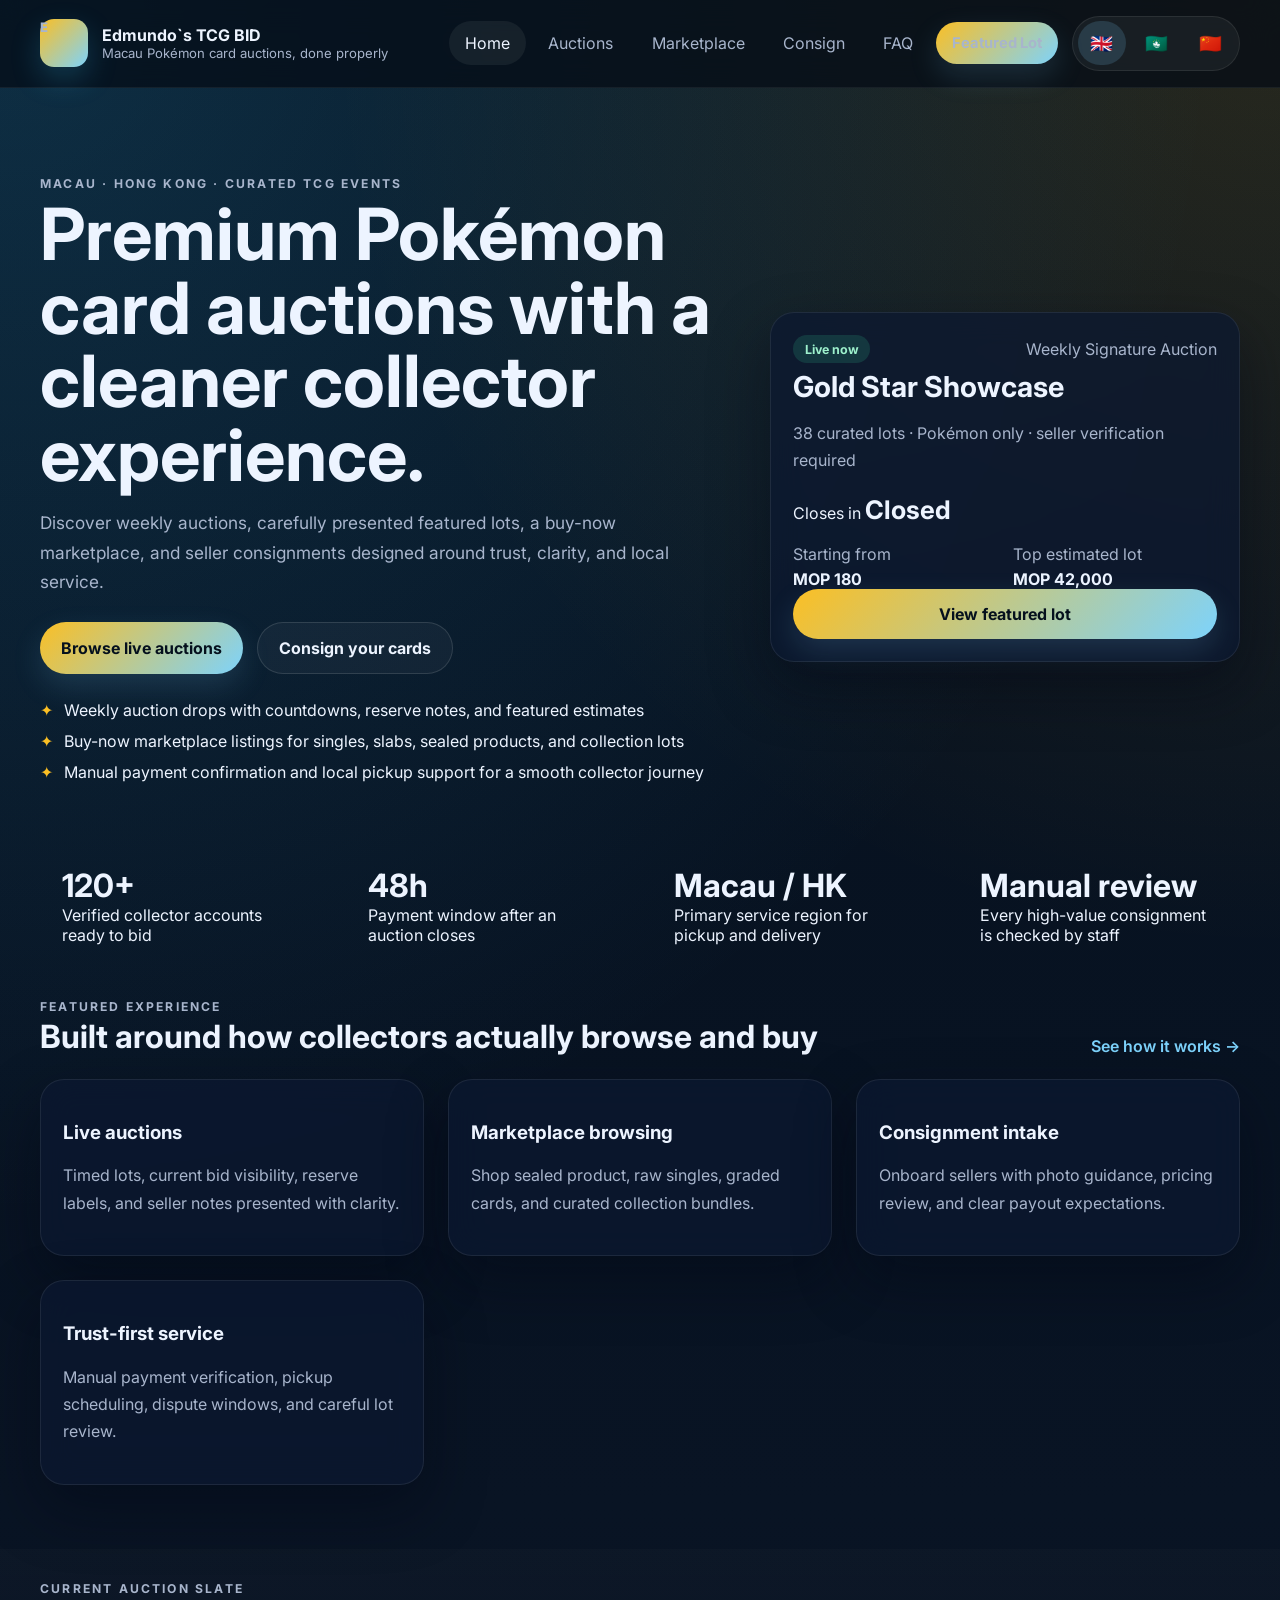
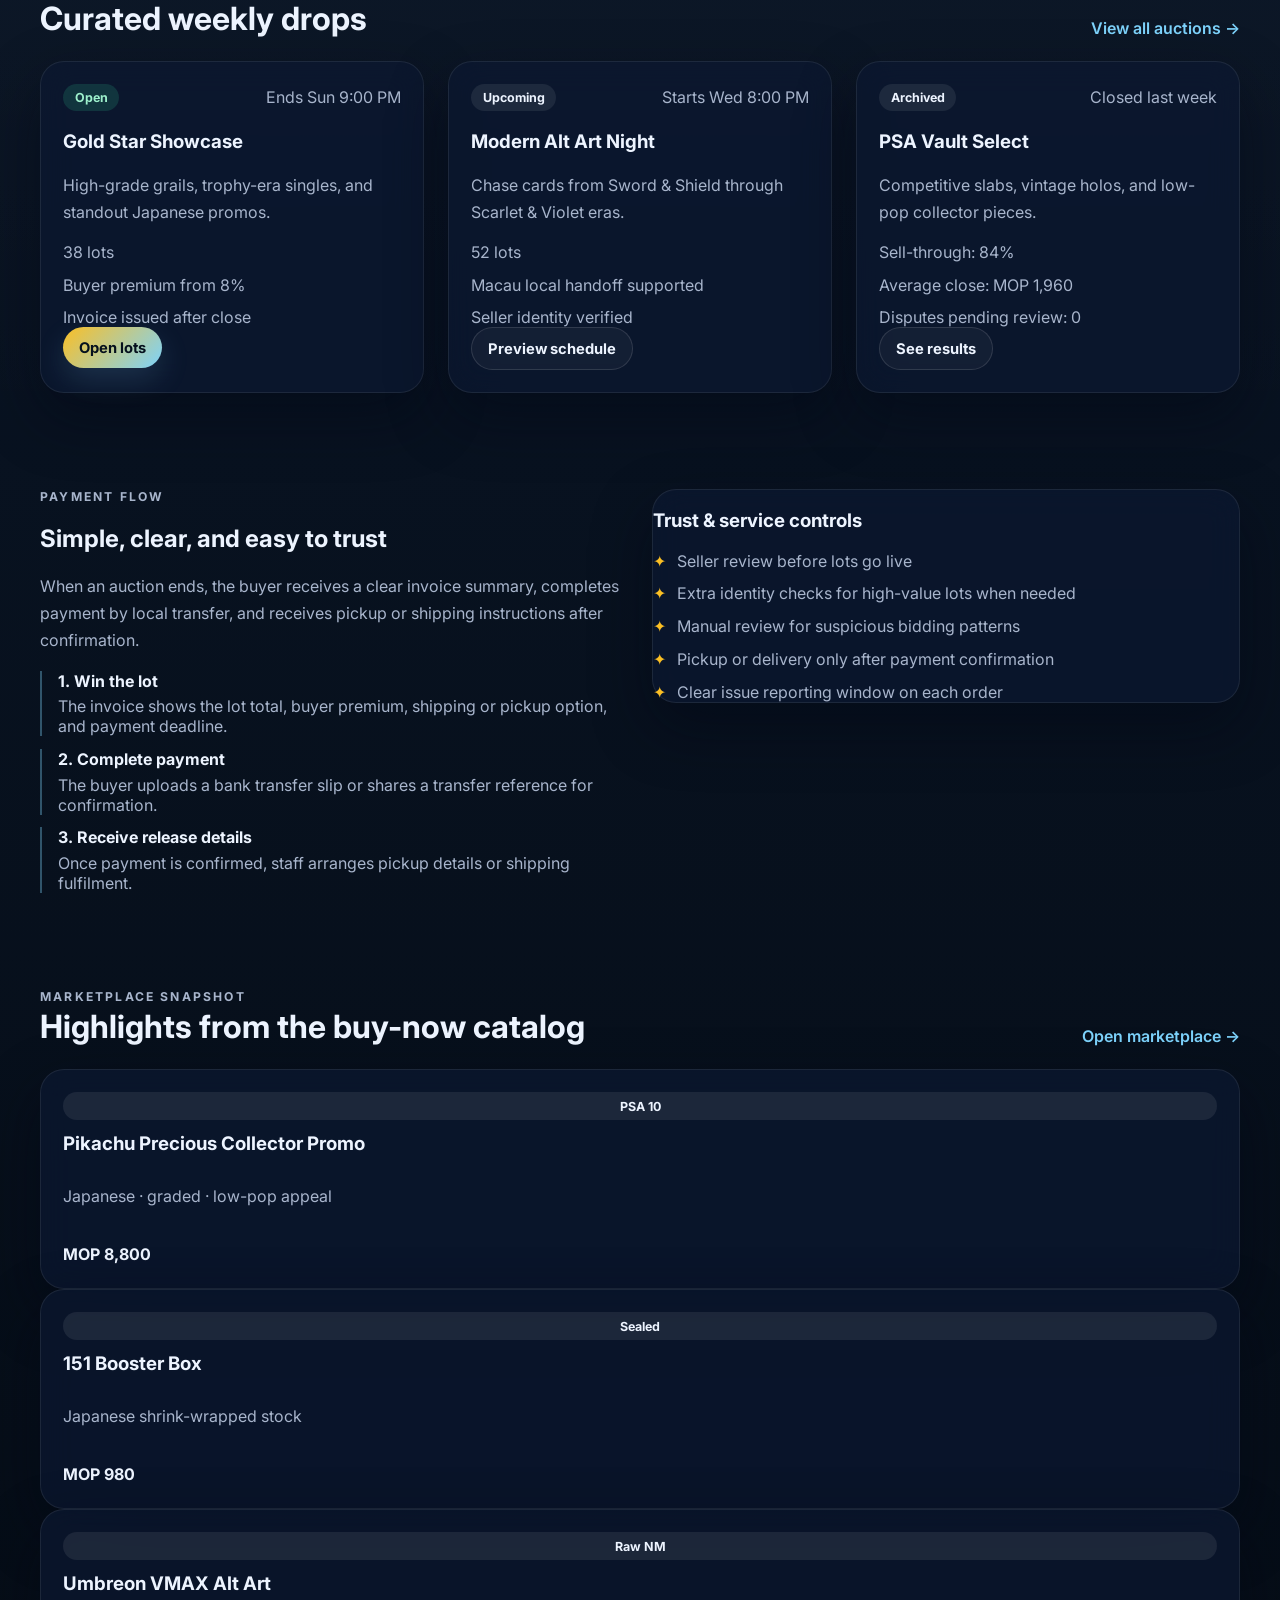
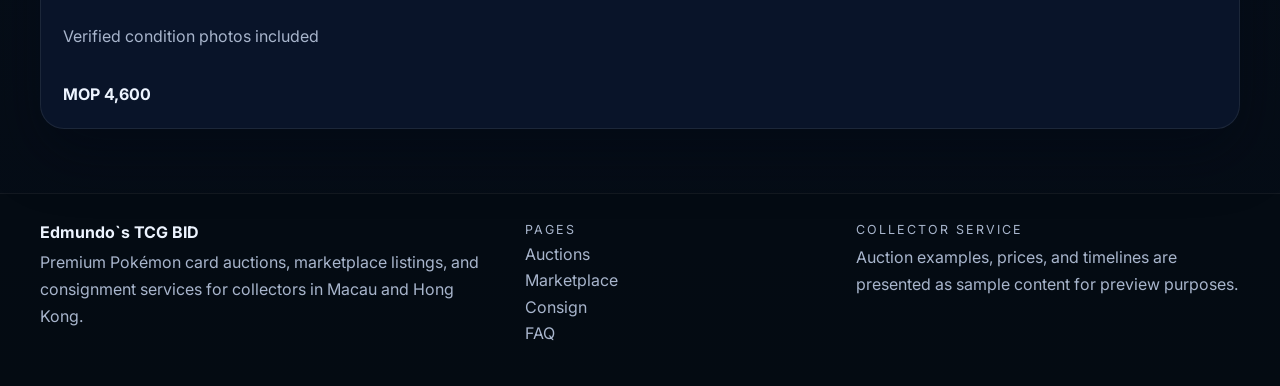
==== index.html @ 8f16a810 "Fix mojibake in site copy and mobile menu icon" ====
﻿<!DOCTYPE html>
<html lang="en">
<head>
  <meta charset="UTF-8" />
  <meta name="viewport" content="width=device-width, initial-scale=1.0" />
  <title>Edmundo`s TCG BID — Premium Pokémon Card Auctions in Macau</title>
  <meta name="description" content="Premium Pokémon card auctions, marketplace listings, and consignment services for collectors in Macau and Hong Kong." />
  <link rel="preconnect" href="https://fonts.googleapis.com">
  <link rel="preconnect" href="https://fonts.gstatic.com" crossorigin>
  <link href="https://fonts.googleapis.com/css2?family=Inter:wght@400;500;600;700;800&display=swap" rel="stylesheet">
  <link rel="stylesheet" href="assets/css/styles.css" />
</head>
<body data-page="home">
  <div class="site-shell">
    <header class="site-header">
      <div class="container nav-wrap">
        <a class="brand" href="index.html">
          <span class="brand-mark">E</span>
          <div>
            <strong>Edmundo`s TCG BID</strong>
            <span data-i18n="brand.tagline">Macau Pokémon card auctions, done properly</span>
          </div>
        </a>
        <button class="nav-toggle" aria-label="Open menu" data-i18n-aria-label="nav.openMenu">☰</button>
        <div class="nav-actions">
          <nav class="site-nav">
            <a class="active" href="index.html" data-i18n="nav.home">Home</a>
            <a href="auctions.html" data-i18n="nav.auctions">Auctions</a>
            <a href="marketplace.html" data-i18n="nav.marketplace">Marketplace</a>
            <a href="consign.html" data-i18n="nav.consign">Consign</a>
            <a href="faq.html" data-i18n="nav.faq">FAQ</a>
            <a class="btn btn-sm" href="auction-detail.html" data-i18n="nav.sampleLot">Featured Lot</a>
          </nav>
          <div class="lang-switcher" aria-label="Language switcher">
            <button type="button" class="lang-btn active" data-lang="en" aria-label="English"><span class="flag-emoji" aria-hidden="true">🇬🇧</span></button>
            <button type="button" class="lang-btn" data-lang="zh-HK" aria-label="Cantonese"><span class="flag-emoji" aria-hidden="true">🇲🇴</span></button>
            <button type="button" class="lang-btn" data-lang="zh-CN" aria-label="Mandarin"><span class="flag-emoji" aria-hidden="true">🇨🇳</span></button>
          </div>
        </div>
      </div>
    </header>

    <main>
      <section class="hero-section">
        <div class="container hero-grid">
          <div class="hero-copy">
            <div class="eyebrow" data-i18n="home.hero.eyebrow">Macau · Hong Kong · Curated TCG Events</div>
            <h1 data-i18n="home.hero.title">Premium Pokémon card auctions with a cleaner collector experience.</h1>
            <p class="lede" data-i18n="home.hero.lede">Discover weekly auctions, carefully presented featured lots, a buy-now marketplace, and seller consignments designed around trust, clarity, and local service.</p>
            <div class="hero-actions">
              <a class="btn" href="auctions.html" data-i18n="home.hero.primary">Browse live auctions</a>
              <a class="btn btn-ghost" href="consign.html" data-i18n="home.hero.secondary">Consign your cards</a>
            </div>
            <ul class="hero-points">
              <li data-i18n="home.hero.point1">Weekly auction drops with countdowns, reserve notes, and featured estimates</li>
              <li data-i18n="home.hero.point2">Buy-now marketplace listings for singles, slabs, sealed products, and collection lots</li>
              <li data-i18n="home.hero.point3">Manual payment confirmation and local pickup support for a smooth collector journey</li>
            </ul>
          </div>
          <div class="hero-card glass-panel">
            <div class="hero-card-top">
              <span class="pill pill-live" data-i18n="status.liveNow">Live now</span>
              <span class="muted" data-i18n="home.heroCard.kicker">Weekly Signature Auction</span>
            </div>
            <h2 data-i18n="home.heroCard.title">Gold Star Showcase</h2>
            <p data-i18n="home.heroCard.text">38 curated lots · Pokémon only · seller verification required</p>
            <div class="countdown-box">
              <span data-i18n="common.closesIn">Closes in</span>
              <strong data-countdown="2026-05-10T21:00:00+08:00">05d 11h 22m</strong>
            </div>
            <div class="price-band">
              <div>
                <span data-i18n="home.heroCard.startingFrom">Starting from</span>
                <strong>MOP 180</strong>
              </div>
              <div>
                <span data-i18n="home.heroCard.topEstimate">Top estimated lot</span>
                <strong>MOP 42,000</strong>
              </div>
            </div>
            <a class="btn btn-block" href="auction-detail.html" data-i18n="home.heroCard.button">View featured lot</a>
          </div>
        </div>
      </section>

      <section class="stats-section">
        <div class="container stats-grid">
          <article class="stat-card">
            <strong>120+</strong>
            <span data-i18n="home.stats.1">Verified collector accounts ready to bid</span>
          </article>
          <article class="stat-card">
            <strong>48h</strong>
            <span data-i18n="home.stats.2">Payment window after an auction closes</span>
          </article>
          <article class="stat-card">
            <strong>Macau / HK</strong>
            <span data-i18n="home.stats.3">Primary service region for pickup and delivery</span>
          </article>
          <article class="stat-card">
            <strong data-i18n="home.stats.4strong">Manual review</strong>
            <span data-i18n="home.stats.4">Every high-value consignment is checked by staff</span>
          </article>
        </div>
      </section>

      <section class="section">
        <div class="container">
          <div class="section-head">
            <div>
              <div class="eyebrow" data-i18n="home.experience.eyebrow">Featured experience</div>
              <h2 data-i18n="home.experience.title">Built around how collectors actually browse and buy</h2>
            </div>
            <a href="faq.html" class="text-link" data-i18n="home.experience.link">See how it works →</a>
          </div>
          <div class="feature-grid">
            <article class="feature-card glass-panel">
              <h3 data-i18n="home.features.1title">Live auctions</h3>
              <p data-i18n="home.features.1text">Timed lots, current bid visibility, reserve labels, and seller notes presented with clarity.</p>
            </article>
            <article class="feature-card glass-panel">
              <h3 data-i18n="home.features.2title">Marketplace browsing</h3>
              <p data-i18n="home.features.2text">Shop sealed product, raw singles, graded cards, and curated collection bundles.</p>
            </article>
            <article class="feature-card glass-panel">
              <h3 data-i18n="home.features.3title">Consignment intake</h3>
              <p data-i18n="home.features.3text">Onboard sellers with photo guidance, pricing review, and clear payout expectations.</p>
            </article>
            <article class="feature-card glass-panel">
              <h3 data-i18n="home.features.4title">Trust-first service</h3>
              <p data-i18n="home.features.4text">Manual payment verification, pickup scheduling, dispute windows, and careful lot review.</p>
            </article>
          </div>
        </div>
      </section>

      <section class="section section-dark">
        <div class="container">
          <div class="section-head">
            <div>
              <div class="eyebrow" data-i18n="home.slate.eyebrow">Current auction slate</div>
              <h2 data-i18n="home.slate.title">Curated weekly drops</h2>
            </div>
            <a href="auctions.html" class="text-link" data-i18n="home.slate.link">View all auctions →</a>
          </div>
          <div class="auction-cards">
            <article class="auction-card glass-panel">
              <div class="auction-card-head">
                <span class="pill pill-live" data-i18n="status.open">Open</span>
                <span class="muted" data-i18n="home.slate.card1time">Ends Sun 9:00 PM</span>
              </div>
              <h3 data-i18n="home.slate.card1title">Gold Star Showcase</h3>
              <p data-i18n="home.slate.card1text">High-grade grails, trophy-era singles, and standout Japanese promos.</p>
              <ul>
                <li data-i18n="home.slate.card1li1">38 lots</li>
                <li data-i18n="home.slate.card1li2">Buyer premium from 8%</li>
                <li data-i18n="home.slate.card1li3">Invoice issued after close</li>
              </ul>
              <a href="auction-detail.html" class="btn btn-sm" data-i18n="home.slate.card1btn">Open lots</a>
            </article>
            <article class="auction-card glass-panel">
              <div class="auction-card-head">
                <span class="pill" data-i18n="status.upcoming">Upcoming</span>
                <span class="muted" data-i18n="home.slate.card2time">Starts Wed 8:00 PM</span>
              </div>
              <h3 data-i18n="home.slate.card2title">Modern Alt Art Night</h3>
              <p data-i18n="home.slate.card2text">Chase cards from Sword & Shield through Scarlet & Violet eras.</p>
              <ul>
                <li data-i18n="home.slate.card2li1">52 lots</li>
                <li data-i18n="home.slate.card2li2">Macau local handoff supported</li>
                <li data-i18n="home.slate.card2li3">Seller identity verified</li>
              </ul>
              <a href="auctions.html" class="btn btn-sm btn-ghost" data-i18n="home.slate.card2btn">Preview schedule</a>
            </article>
            <article class="auction-card glass-panel">
              <div class="auction-card-head">
                <span class="pill" data-i18n="status.closed">Archived</span>
                <span class="muted" data-i18n="home.slate.card3time">Closed last week</span>
              </div>
              <h3 data-i18n="home.slate.card3title">PSA Vault Select</h3>
              <p data-i18n="home.slate.card3text">Competitive slabs, vintage holos, and low-pop collector pieces.</p>
              <ul>
                <li data-i18n="home.slate.card3li1">Sell-through: 84%</li>
                <li data-i18n="home.slate.card3li2">Average close: MOP 1,960</li>
                <li data-i18n="home.slate.card3li3">Disputes pending review: 0</li>
              </ul>
              <a href="auctions.html" class="btn btn-sm btn-ghost" data-i18n="home.slate.card3btn">See results</a>
            </article>
          </div>
        </div>
      </section>

      <section class="section">
        <div class="container split-grid">
          <div>
            <div class="eyebrow" data-i18n="home.payments.eyebrow">Payment flow</div>
            <h2 data-i18n="home.payments.title">Simple, clear, and easy to trust</h2>
            <p data-i18n="home.payments.text">When an auction ends, the buyer receives a clear invoice summary, completes payment by local transfer, and receives pickup or shipping instructions after confirmation.</p>
            <div class="timeline">
              <div class="timeline-item">
                <strong data-i18n="home.payments.step1title">1. Win the lot</strong>
                <span data-i18n="home.payments.step1text">The invoice shows the lot total, buyer premium, shipping or pickup option, and payment deadline.</span>
              </div>
              <div class="timeline-item">
                <strong data-i18n="home.payments.step2title">2. Complete payment</strong>
                <span data-i18n="home.payments.step2text">The buyer uploads a bank transfer slip or shares a transfer reference for confirmation.</span>
              </div>
              <div class="timeline-item">
                <strong data-i18n="home.payments.step3title">3. Receive release details</strong>
                <span data-i18n="home.payments.step3text">Once payment is confirmed, staff arranges pickup details or shipping fulfilment.</span>
              </div>
            </div>
          </div>
          <aside class="glass-panel trust-panel">
            <h3 data-i18n="home.trust.title">Trust & service controls</h3>
            <ul class="check-list">
              <li data-i18n="home.trust.1">Seller review before lots go live</li>
              <li data-i18n="home.trust.2">Extra identity checks for high-value lots when needed</li>
              <li data-i18n="home.trust.3">Manual review for suspicious bidding patterns</li>
              <li data-i18n="home.trust.4">Pickup or delivery only after payment confirmation</li>
              <li data-i18n="home.trust.5">Clear issue reporting window on each order</li>
            </ul>
          </aside>
        </div>
      </section>

      <section class="section">
        <div class="container">
          <div class="section-head">
            <div>
              <div class="eyebrow" data-i18n="home.market.eyebrow">Marketplace snapshot</div>
              <h2 data-i18n="home.market.title">Highlights from the buy-now catalog</h2>
            </div>
            <a href="marketplace.html" class="text-link" data-i18n="home.market.link">Open marketplace →</a>
          </div>
          <div class="market-grid compact">
            <article class="product-card glass-panel">
              <span class="pill">PSA 10</span>
              <h3>Pikachu Precious Collector Promo</h3>
              <p data-i18n="home.market.card1text">Japanese · graded · low-pop appeal</p>
              <strong>MOP 8,800</strong>
            </article>
            <article class="product-card glass-panel">
              <span class="pill" data-i18n="common.sealed">Sealed</span>
              <h3>151 Booster Box</h3>
              <p data-i18n="home.market.card2text">Japanese shrink-wrapped stock</p>
              <strong>MOP 980</strong>
            </article>
            <article class="product-card glass-panel">
              <span class="pill" data-i18n="common.rawNm">Raw NM</span>
              <h3>Umbreon VMAX Alt Art</h3>
              <p data-i18n="home.market.card3text">Verified condition photos included</p>
              <strong>MOP 4,600</strong>
            </article>
          </div>
        </div>
      </section>
    </main>

    <footer class="site-footer">
      <div class="container footer-grid">
        <div>
          <strong>Edmundo`s TCG BID</strong>
          <p data-i18n="footer.blurb">Premium Pokémon card auctions, marketplace listings, and consignment services for collectors in Macau and Hong Kong.</p>
        </div>
        <div>
          <span class="footer-label" data-i18n="footer.pages">Pages</span>
          <a href="auctions.html" data-i18n="nav.auctions">Auctions</a>
          <a href="marketplace.html" data-i18n="nav.marketplace">Marketplace</a>
          <a href="consign.html" data-i18n="nav.consign">Consign</a>
          <a href="faq.html" data-i18n="nav.faq">FAQ</a>
        </div>
        <div>
          <span class="footer-label" data-i18n="footer.serviceTitle">Collector service</span>
          <p data-i18n="footer.serviceText">Auction examples, prices, and timelines are presented as sample content for preview purposes.</p>
        </div>
      </div>
    </footer>
  </div>
  <script src="assets/js/app.js"></script>
</body>
</html>
---- assets/css/styles.css ----
:root {
  --bg: #07111f;
  --bg-soft: #0d1830;
  --panel: rgba(12, 24, 49, 0.72);
  --panel-border: rgba(255, 255, 255, 0.08);
  --text: #edf4ff;
  --muted: #a8b5cc;
  --brand: #7dd3fc;
  --brand-strong: #38bdf8;
  --accent: #fbbf24;
  --success: #34d399;
  --danger: #fb7185;
  --shadow: 0 24px 60px rgba(1, 6, 20, 0.45);
  --radius: 24px;
  --radius-sm: 16px;
  --container: 1200px;
}

* { box-sizing: border-box; }
html { scroll-behavior: smooth; }
body {
  margin: 0;
  font-family: 'Inter', system-ui, sans-serif;
  color: var(--text);
  background:
    radial-gradient(circle at top left, rgba(56, 189, 248, 0.18), transparent 32%),
    radial-gradient(circle at top right, rgba(251, 191, 36, 0.14), transparent 25%),
    linear-gradient(180deg, #05101d 0%, #091424 42%, #050c15 100%);
}

a { color: inherit; text-decoration: none; }
p { color: var(--muted); line-height: 1.7; }
h1, h2, h3, strong { color: var(--text); }

.site-shell { min-height: 100vh; }
.container { width: min(calc(100% - 2rem), var(--container)); margin: 0 auto; }
.glass-panel {
  background: var(--panel);
  backdrop-filter: blur(16px);
  border: 1px solid var(--panel-border);
  box-shadow: var(--shadow);
  border-radius: var(--radius);
}

.site-header {
  position: sticky;
  top: 0;
  z-index: 50;
  background: rgba(5, 12, 21, 0.72);
  backdrop-filter: blur(16px);
  border-bottom: 1px solid rgba(255,255,255,0.06);
}

.nav-wrap {
  display: flex;
  align-items: center;
  justify-content: space-between;
  gap: 1rem;
  padding: 1rem 0;
}

.brand {
  display: flex;
  align-items: center;
  gap: 0.9rem;
  min-width: 0;
}
.brand strong, .brand span { display: block; }
.brand strong { font-size: 1rem; }
.brand span { color: var(--muted); font-size: 0.82rem; }
.brand-mark {
  width: 48px;
  height: 48px;
  border-radius: 14px;
  display: grid;
  place-items: center;
  font-weight: 800;
  background: linear-gradient(135deg, var(--accent), var(--brand));
  color: #08111f;
  box-shadow: 0 12px 30px rgba(56, 189, 248, 0.22);
}

.nav-actions {
  display: flex;
  align-items: center;
  gap: 0.9rem;
}

.site-nav {
  display: flex;
  align-items: center;
  gap: 0.4rem;
  flex-wrap: wrap;
}

.site-nav a {
  padding: 0.75rem 1rem;
  color: var(--muted);
  border-radius: 999px;
  transition: 0.2s ease;
}
.site-nav a:hover,
.site-nav a.active {
  color: var(--text);
  background: rgba(255,255,255,0.06);
}

.lang-switcher {
  display: inline-flex;
  align-items: center;
  gap: 0.35rem;
  padding: 0.28rem;
  border-radius: 999px;
  background: rgba(255,255,255,0.05);
  border: 1px solid rgba(255,255,255,0.08);
}

.lang-btn {
  min-width: 44px;
  min-height: 44px;
  padding: 0.58rem 0.8rem;
  border-radius: 999px;
  border: none;
  background: transparent;
  color: var(--muted);
  cursor: pointer;
  font: inherit;
  font-weight: 700;
  transition: 0.2s ease;
  display: inline-flex;
  align-items: center;
  justify-content: center;
}

.lang-btn:hover,
.lang-btn.active {
  background: rgba(125, 211, 252, 0.16);
  color: var(--text);
}

.flag-emoji {
  font-size: 1.15rem;
  line-height: 1;
}

.nav-toggle {
  display: none;
  background: transparent;
  border: 1px solid rgba(255,255,255,0.12);
  color: var(--text);
  border-radius: 12px;
  padding: 0.7rem 0.9rem;
}

.btn {
  display: inline-flex;
  align-items: center;
  justify-content: center;
  gap: 0.5rem;
  padding: 0.95rem 1.3rem;
  border-radius: 999px;
  font-weight: 700;
  background: linear-gradient(135deg, var(--accent), var(--brand));
  color: #05101d;
  border: none;
  cursor: pointer;
  transition: transform 0.2s ease, box-shadow 0.2s ease;
  box-shadow: 0 12px 30px rgba(125, 211, 252, 0.15);
}
.btn:hover { transform: translateY(-1px); }
.btn-ghost {
  background: rgba(255,255,255,0.04);
  color: var(--text);
  border: 1px solid rgba(255,255,255,0.12);
  box-shadow: none;
}
.btn-sm { padding: 0.7rem 1rem; font-size: 0.92rem; }
.btn-block { width: 100%; }
.text-link { color: var(--brand); font-weight: 600; }

.hero-section,
.page-hero { padding: 5.5rem 0 2.5rem; }
.hero-grid,
.detail-grid,
.split-grid,
.marketplace-layout,
.footer-grid,
.stats-grid,
.feature-grid,
.auction-cards {
  display: grid;
  gap: 1.5rem;
}
.hero-grid { grid-template-columns: 1.2fr 0.8fr; align-items: center; }
.detail-grid, .split-grid { grid-template-columns: 1fr 1fr; align-items: start; }
.marketplace-layout { grid-template-columns: 310px 1fr; }
.footer-grid { grid-template-columns: 1.2fr 0.8fr 1fr; }
.stats-grid { grid-template-columns: repeat(4, 1fr); }
.feature-grid, .auction-cards, .market-grid { grid-template-columns: repeat(3, 1fr); }

.hero-copy h1,
.page-hero h1 { font-size: clamp(2.3rem, 6vw, 4.5rem); line-height: 1.02; margin: 0.4rem 0 1rem; }
.page-hero h1 { max-width: 14ch; }
.hero-copy .lede { max-width: 58ch; font-size: 1.08rem; }
.hero-actions { display: flex; gap: 0.9rem; flex-wrap: wrap; margin: 1.6rem 0; }
.hero-points { padding: 0; list-style: none; display: grid; gap: 0.7rem; }
.hero-points li::before, .check-list li::before { content: '✦'; color: var(--accent); margin-right: 0.65rem; }
.hero-card, .feature-card, .auction-card, .stat-card, .product-card, .info-card, .faq-item, .auction-row, .filter-bar, .results-head, .form-panel, .sidebar-filters { padding: 1.4rem; }
.hero-card h2 { margin: 0.4rem 0; font-size: 1.8rem; }
.hero-card-top, .auction-card-head, .auction-meta, .results-head, .sort-row, .bid-grid, .price-band, .thumb-row, .cta-row { display: flex; gap: 1rem; }
.hero-card-top, .auction-card-head, .auction-meta, .results-head, .sort-row { justify-content: space-between; align-items: center; }
.countdown-box, .price-band, .bid-panel { margin-top: 1.2rem; }
.countdown-box strong, .auction-row-side strong, .bid-grid strong { font-size: 1.6rem; }
.price-band { display: grid; grid-template-columns: 1fr 1fr; gap: 1rem; }
.price-band span, .bid-grid span, .footer-label, .eyebrow, .muted, .fine-print, .product-card small { color: var(--muted); }
.price-band strong, .stat-card strong, .product-card strong { display: block; margin-top: 0.3rem; }

.eyebrow {
  text-transform: uppercase;
  letter-spacing: 0.18em;
  font-size: 0.76rem;
  font-weight: 700;
}
.pill {
  display: inline-flex;
  align-items: center;
  justify-content: center;
  padding: 0.38rem 0.72rem;
  border-radius: 999px;
  background: rgba(255,255,255,0.08);
  font-size: 0.78rem;
  font-weight: 700;
}
.pill-live { background: rgba(52, 211, 153, 0.16); color: #9df0cc; }

.section { padding: 2rem 0 4rem; }
.section-dark { background: linear-gradient(180deg, rgba(255,255,255,0.015), rgba(255,255,255,0)); }
.tight-top { padding-top: 0.5rem; }
.section-head { display: flex; justify-content: space-between; gap: 1rem; align-items: end; margin-bottom: 1.4rem; }
.section-head h2 { margin: 0.2rem 0 0; font-size: 2rem; }

.stat-card strong { font-size: 2rem; }
.auction-card ul, .check-list, .timeline, .history-list, .auction-tags { padding: 0; margin: 1rem 0 0; list-style: none; }
.auction-card ul, .check-list, .timeline, .history-list { display: grid; gap: 0.8rem; }
.auction-card li, .check-list li, .timeline-item span, .history-list span, .auction-tags span, .auction-row-side span, .breadcrumbs span, .breadcrumbs a { color: var(--muted); }
.timeline-item { display: grid; gap: 0.35rem; padding-left: 1rem; border-left: 2px solid rgba(125, 211, 252, 0.35); }

.auction-list { display: grid; gap: 1rem; }
.auction-row {
  display: grid;
  grid-template-columns: 1fr 260px;
  gap: 1.4rem;
  align-items: center;
}
.auction-row h2 { margin: 0.55rem 0; font-size: 1.5rem; }
.auction-tags { display: flex; flex-wrap: wrap; gap: 0.6rem; }
.auction-tags span {
  padding: 0.45rem 0.7rem;
  background: rgba(255,255,255,0.04);
  border-radius: 999px;
}
.auction-row-side { text-align: right; display: grid; gap: 0.7rem; justify-items: end; }
.filter-bar { display: flex; justify-content: space-between; align-items: center; }
.filter-pills { display: flex; flex-wrap: wrap; gap: 0.7rem; }
.filter-chip {
  background: rgba(255,255,255,0.04);
  color: var(--text);
  border: 1px solid rgba(255,255,255,0.1);
  padding: 0.72rem 1rem;
  border-radius: 999px;
  cursor: pointer;
}
.filter-chip.active { background: rgba(125, 211, 252, 0.15); border-color: rgba(125, 211, 252, 0.36); }

.mock-card-art {
  min-height: 520px;
  border-radius: 20px;
  position: relative;
  overflow: hidden;
  background:
    radial-gradient(circle at top left, rgba(251, 191, 36, 0.32), transparent 28%),
    radial-gradient(circle at bottom right, rgba(56, 189, 248, 0.25), transparent 30%),
    linear-gradient(180deg, #11203d, #0a1427);
  display: grid;
  place-items: center;
}
.foil-circle {
  position: absolute;
  width: 420px;
  height: 420px;
  border-radius: 50%;
  background: conic-gradient(from 90deg, rgba(255,255,255,0.12), rgba(125,211,252,0.4), rgba(251,191,36,0.4), rgba(255,255,255,0.12));
  filter: blur(18px);
}
.mock-card-frame {
  position: relative;
  width: min(78%, 360px);
  aspect-ratio: 0.72;
  border-radius: 28px;
  background: linear-gradient(180deg, rgba(255,255,255,0.15), rgba(255,255,255,0.04));
  border: 1px solid rgba(255,255,255,0.2);
  display: grid;
  place-items: center;
  text-align: center;
  padding: 1.2rem;
  box-shadow: 0 20px 50px rgba(3,8,20,0.4);
}
.mock-card-frame strong { font-size: 1.6rem; }
.thumb-row { margin-top: 1rem; }
.thumb { flex: 1; height: 82px; border-radius: 18px; background: rgba(255,255,255,0.06); border: 1px solid rgba(255,255,255,0.08); }
.thumb.active { outline: 2px solid rgba(125, 211, 252, 0.8); }
.bid-panel { padding: 1.25rem; }
.bid-grid { flex-wrap: wrap; }
.bid-grid > div {
  flex: 1 1 180px;
  background: rgba(255,255,255,0.04);
  border-radius: 18px;
  padding: 1rem;
}
.cta-row { flex-wrap: wrap; margin-top: 1rem; }
.info-grid.two-col { display: grid; grid-template-columns: 1fr 1fr; gap: 1rem; margin-top: 1rem; }
.breadcrumbs { display: flex; gap: 0.6rem; align-items: center; margin-bottom: 1.2rem; }

.marketplace-layout .market-grid { margin-top: 1rem; }
.product-card { min-height: 220px; display: grid; gap: 0.7rem; }
.product-card h3 { margin: 0; }
.sidebar-filters, .faq-side { position: sticky; top: 96px; }
.input-label { display: grid; gap: 0.45rem; font-size: 0.92rem; color: var(--text); margin-bottom: 1rem; }
input, select, textarea {
  width: 100%;
  padding: 0.95rem 1rem;
  border-radius: 14px;
  border: 1px solid rgba(255,255,255,0.12);
  background: rgba(255,255,255,0.04);
  color: var(--text);
  font: inherit;
}
textarea { min-height: 140px; resize: vertical; }
.form-grid { display: grid; grid-template-columns: 1fr 1fr; gap: 1rem; }
.form-grid .full { grid-column: 1 / -1; }
.faq-layout { grid-template-columns: 1.2fr 0.8fr; }
.small-timeline .timeline-item { padding-left: 0.8rem; }
.history-list li {
  display: flex;
  justify-content: space-between;
  gap: 1rem;
  padding-bottom: 0.8rem;
  border-bottom: 1px solid rgba(255,255,255,0.06);
}

.site-footer {
  border-top: 1px solid rgba(255,255,255,0.06);
  padding: 1.8rem 0 2.5rem;
  background: rgba(4, 10, 18, 0.6);
}
.site-footer a, .site-footer p { display: block; margin-top: 0.4rem; color: var(--muted); }
.footer-label { display: block; font-size: 0.78rem; text-transform: uppercase; letter-spacing: 0.16em; }

.hidden { display: none !important; }

@media (max-width: 1180px) {
  .nav-actions {
    flex-direction: column;
    align-items: flex-end;
  }
}

@media (max-width: 1024px) {
  .hero-grid,
  .detail-grid,
  .split-grid,
  .marketplace-layout,
  .footer-grid,
  .stats-grid,
  .feature-grid,
  .auction-cards,
  .market-grid,
  .faq-layout,
  .info-grid.two-col,
  .auction-row,
  .form-grid {
    grid-template-columns: 1fr;
  }

  .auction-row-side { text-align: left; justify-items: start; }
  .sidebar-filters, .faq-side { position: static; }
}

@media (max-width: 860px) {
  .nav-wrap {
    flex-wrap: wrap;
    align-items: center;
  }
  .brand {
    width: 100%;
  }
  .nav-toggle { display: inline-flex; }
  .nav-actions {
    width: 100%;
    justify-content: space-between;
    align-items: center;
    margin-left: 0;
  }
  .site-nav {
    display: none;
    position: absolute;
    top: calc(100% + 0.6rem);
    right: 1rem;
    left: 1rem;
    background: rgba(7, 17, 31, 0.98);
    border: 1px solid rgba(255,255,255,0.08);
    border-radius: 20px;
    padding: 0.8rem;
    flex-direction: column;
    align-items: stretch;
    box-shadow: var(--shadow);
  }
  .site-nav.open { display: flex; }
  .site-nav a { width: 100%; }
  .hero-section, .page-hero { padding-top: 4.5rem; }
}

@media (max-width: 640px) {
  .container { width: min(calc(100% - 1.1rem), var(--container)); }
  .brand {
    align-items: flex-start;
  }
  .brand strong {
    font-size: 0.95rem;
  }
  .brand span {
    font-size: 0.78rem;
  }
  .hero-copy h1, .page-hero h1 { font-size: 2.4rem; }
  .section-head { align-items: start; flex-direction: column; }
  .hero-actions {
    flex-direction: column;
  }
  .hero-actions .btn,
  .cta-row .btn {
    width: 100%;
  }
  .price-band { grid-template-columns: 1fr; }
  .filter-bar, .results-head { flex-direction: column; align-items: start; }
  .mock-card-art { min-height: 380px; }
  .lang-switcher {
    flex: 1;
    min-width: 0;
    justify-content: center;
  }
  .lang-btn {
    min-width: 0;
    flex: 1 1 0;
    padding-inline: 0.6rem;
  }
  .hero-card, .feature-card, .auction-card, .stat-card, .product-card, .info-card, .faq-item, .auction-row, .filter-bar, .results-head, .form-panel, .sidebar-filters {
    padding: 1.1rem;
  }
  .product-card {
    min-height: 0;
  }
  .auction-row-side {
    width: 100%;
  }
}
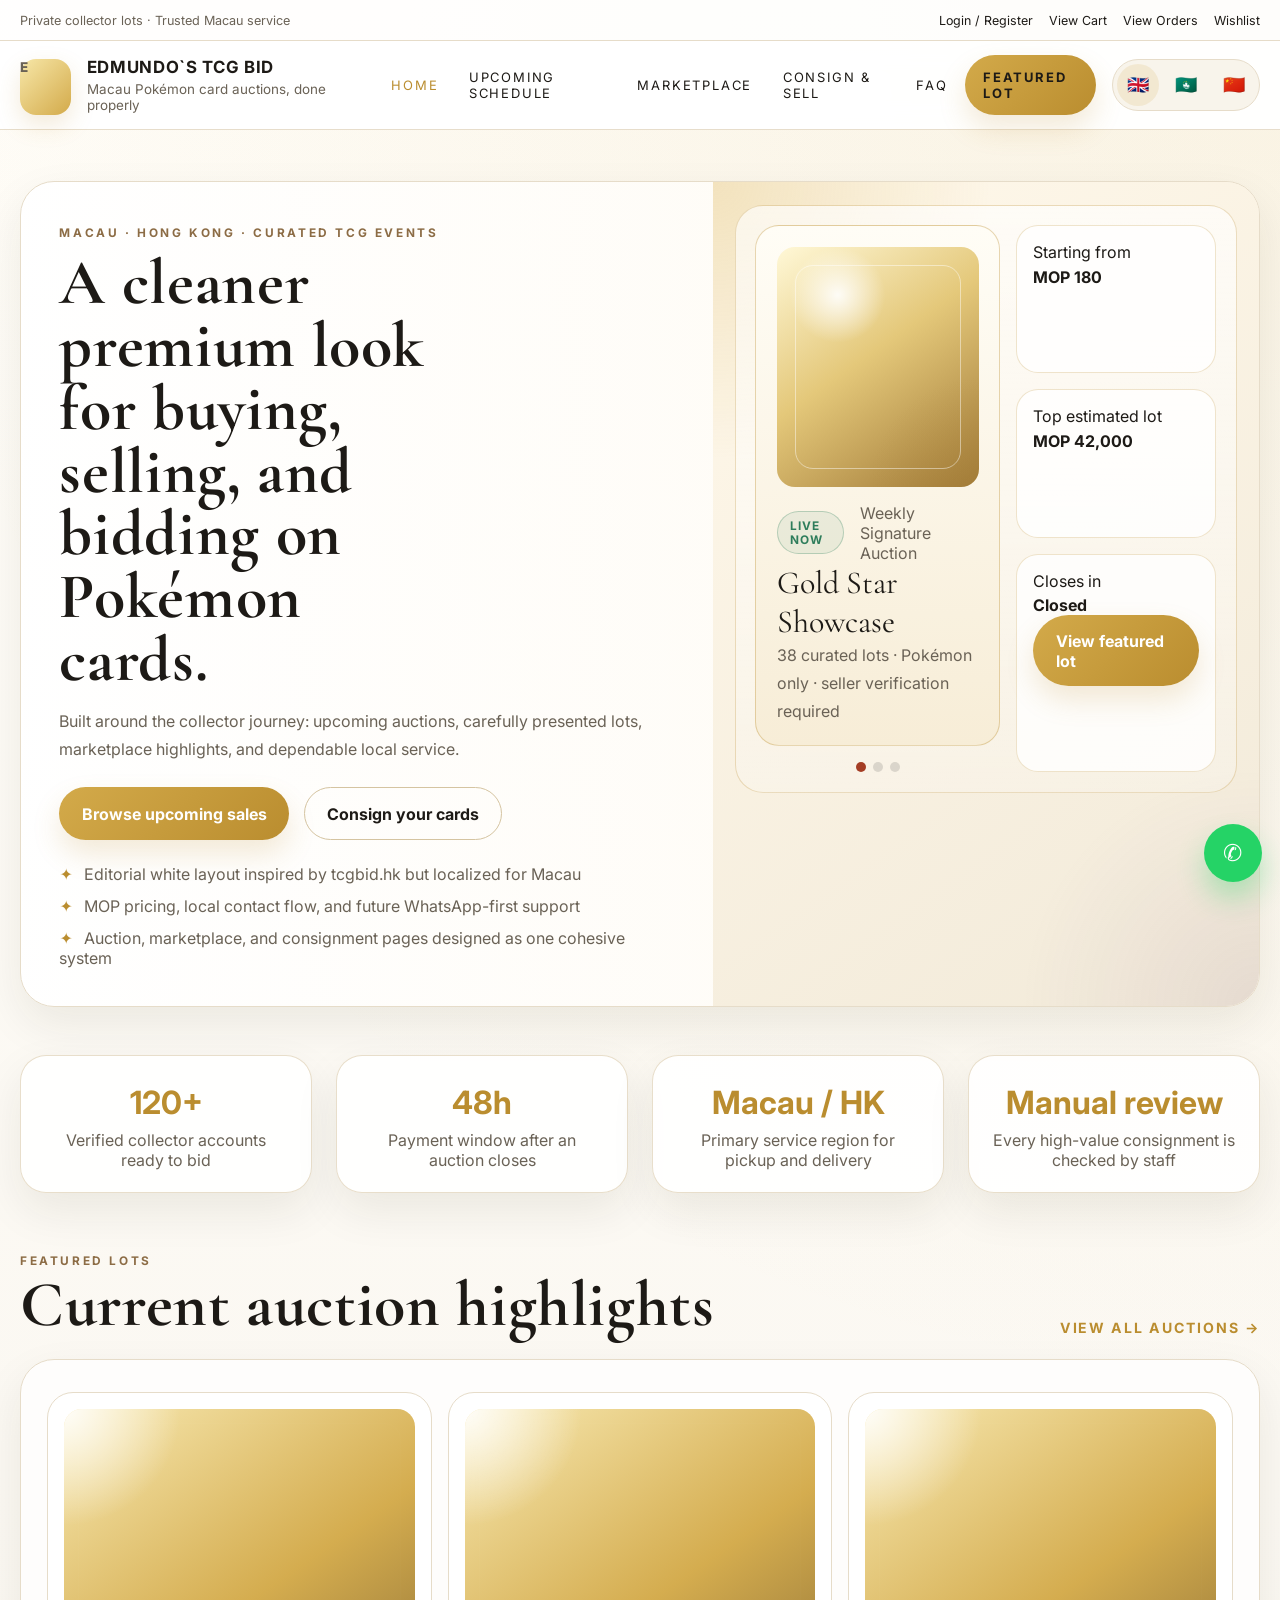
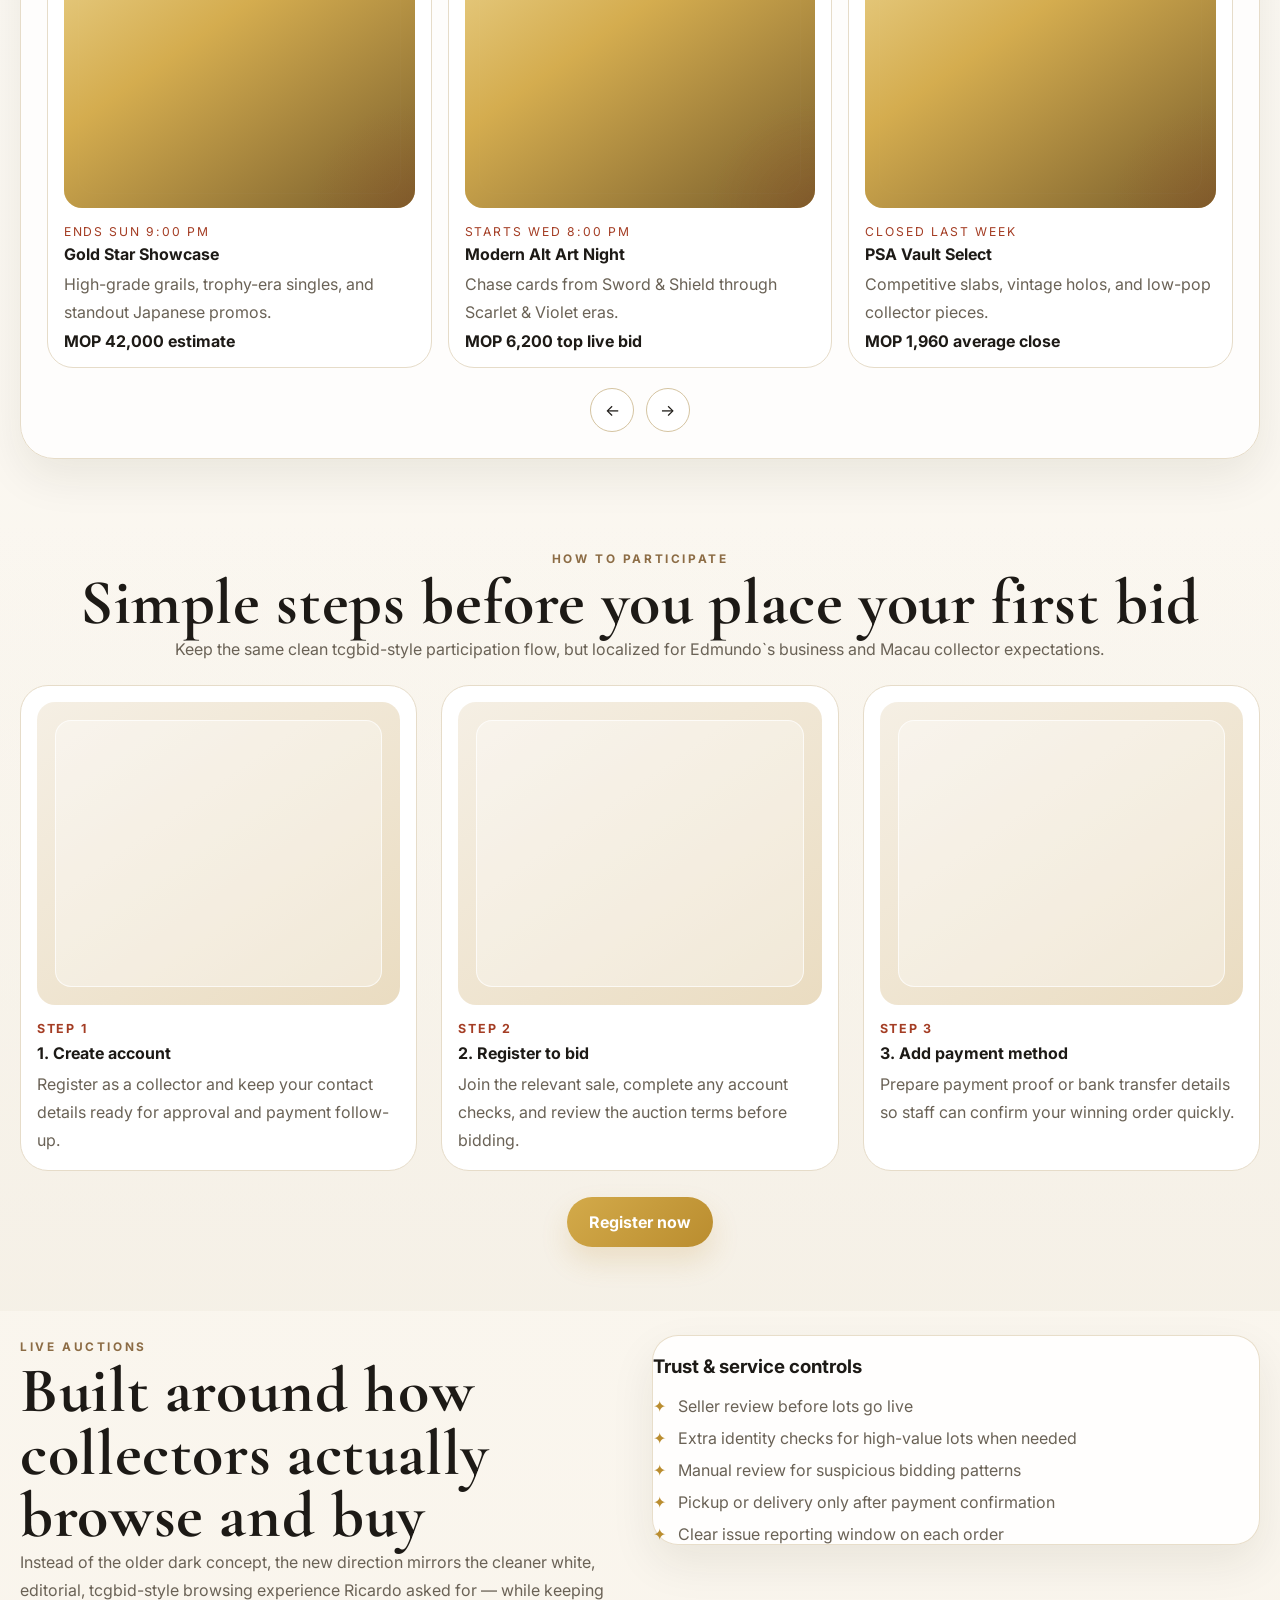
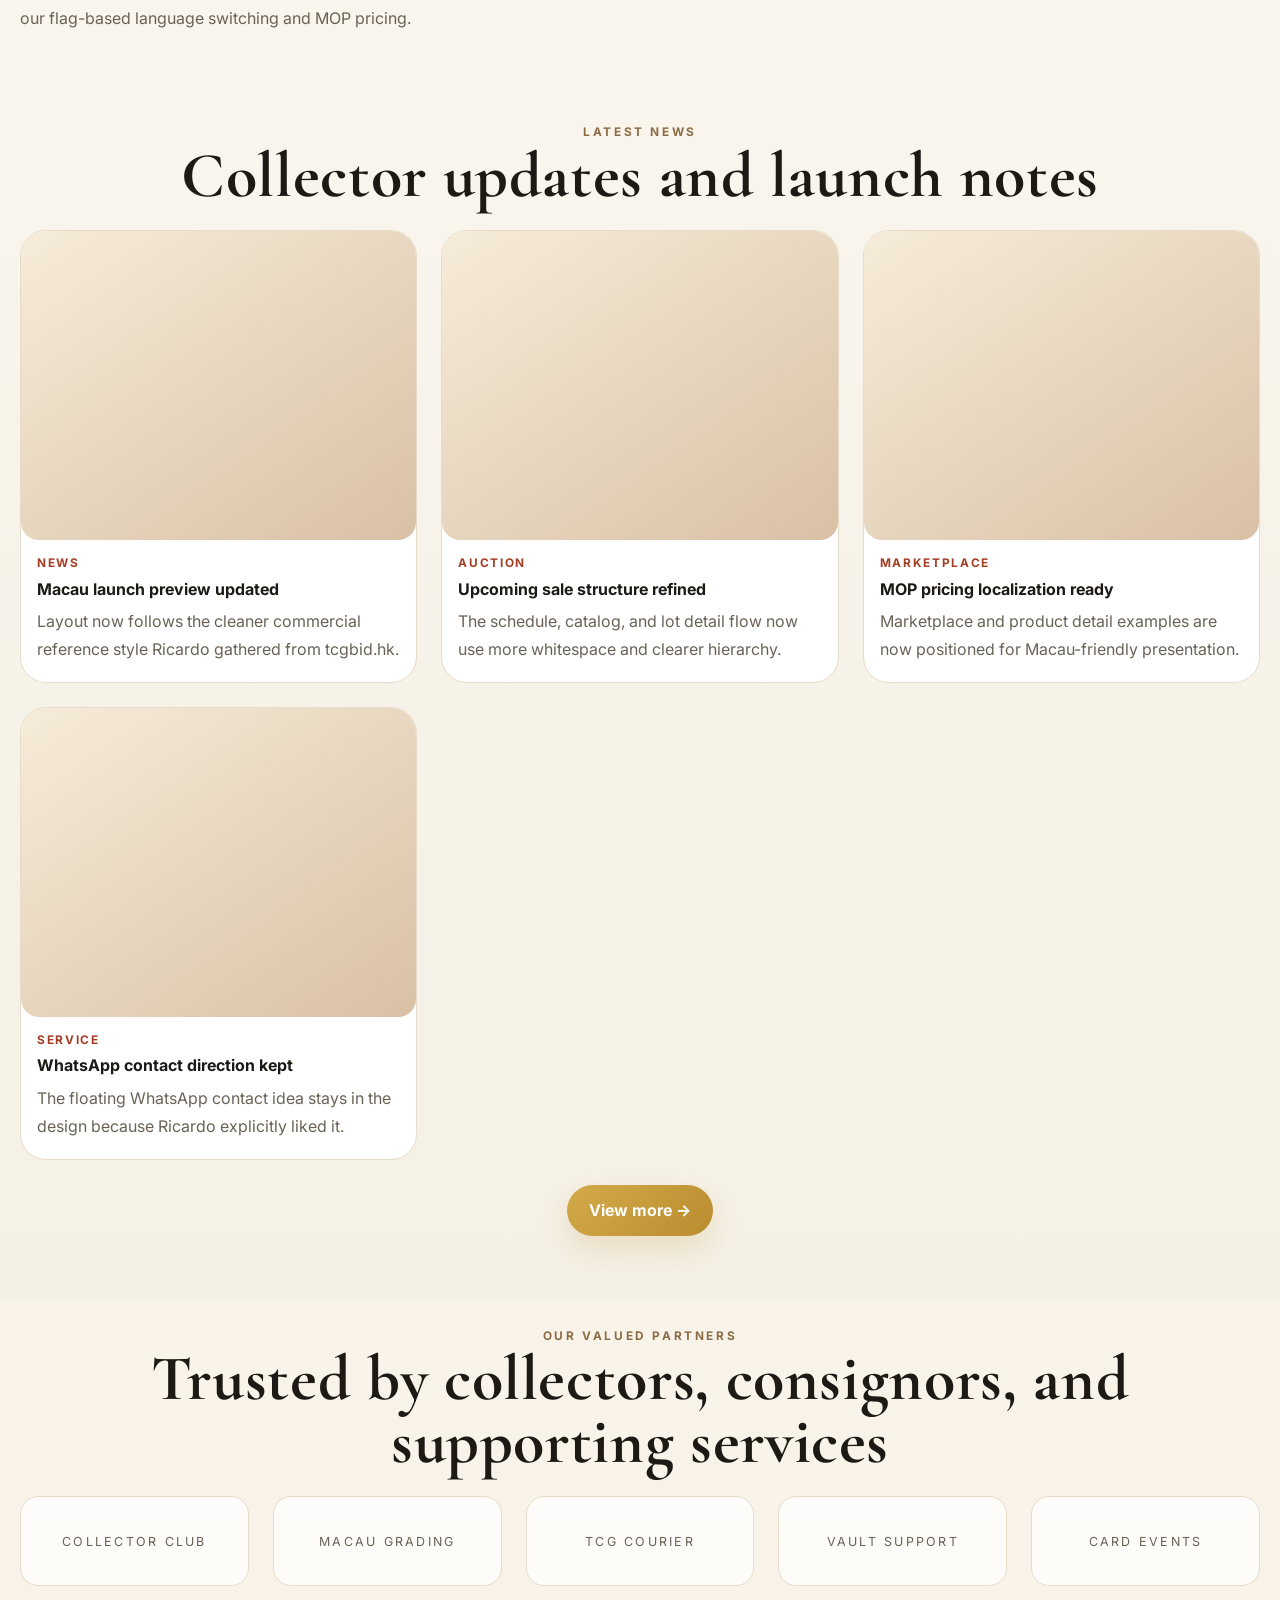
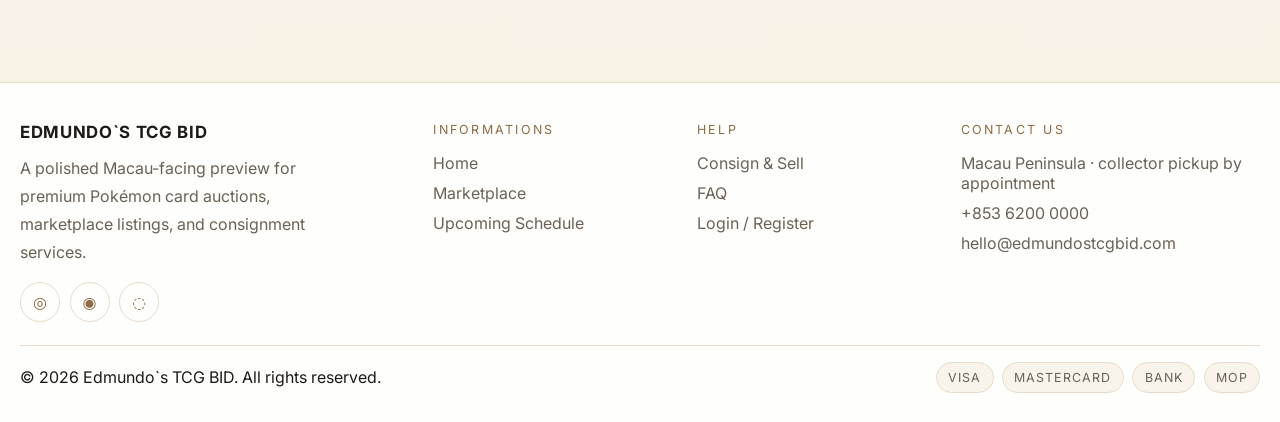
==== commit 4af1c4dd: "Restyle site to tcgbid-inspired white and gold layout" ====
--- a/index.html
+++ b/index.html
@@ -1,4 +1,4 @@
-﻿<!DOCTYPE html>
+<!DOCTYPE html>
 <html lang="en">
 <head>
   <meta charset="UTF-8" />
@@ -7,11 +7,23 @@
   <meta name="description" content="Premium Pokémon card auctions, marketplace listings, and consignment services for collectors in Macau and Hong Kong." />
   <link rel="preconnect" href="https://fonts.googleapis.com">
   <link rel="preconnect" href="https://fonts.gstatic.com" crossorigin>
-  <link href="https://fonts.googleapis.com/css2?family=Inter:wght@400;500;600;700;800&display=swap" rel="stylesheet">
+  <link href="https://fonts.googleapis.com/css2?family=Cormorant+Garamond:wght@500;600;700&family=Inter:wght@400;500;600;700;800&display=swap" rel="stylesheet">
   <link rel="stylesheet" href="assets/css/styles.css" />
 </head>
 <body data-page="home">
   <div class="site-shell">
+    <div class="utility-bar">
+      <div class="container utility-wrap">
+        <div class="utility-note" data-i18n="util.note">Private collector lots · Trusted Macau service</div>
+        <div class="utility-links">
+          <a href="login.html" data-i18n="util.login">Login / Register</a>
+          <a href="marketplace.html" data-i18n="util.cart">View Cart</a>
+          <a href="auctions.html" data-i18n="util.orders">View Orders</a>
+          <a href="marketplace.html" data-i18n="util.wishlist">Wishlist</a>
+        </div>
+      </div>
+    </div>
+
     <header class="site-header">
       <div class="container nav-wrap">
         <a class="brand" href="index.html">
@@ -21,64 +33,95 @@
             <span data-i18n="brand.tagline">Macau Pokémon card auctions, done properly</span>
           </div>
         </a>
-        <button class="nav-toggle" aria-label="Open menu" data-i18n-aria-label="nav.openMenu">☰</button>
-        <div class="nav-actions">
+
+        <div class="header-right">
           <nav class="site-nav">
+            <div class="mobile-drawer-extra">
+              <div class="drawer-note" data-i18n="drawer.note">Explore</div>
+            </div>
             <a class="active" href="index.html" data-i18n="nav.home">Home</a>
-            <a href="auctions.html" data-i18n="nav.auctions">Auctions</a>
+            <a href="auctions.html" data-i18n="nav.auctions">Upcoming Schedule</a>
             <a href="marketplace.html" data-i18n="nav.marketplace">Marketplace</a>
-            <a href="consign.html" data-i18n="nav.consign">Consign</a>
+            <a href="consign.html" data-i18n="nav.consign">Consign & Sell</a>
             <a href="faq.html" data-i18n="nav.faq">FAQ</a>
-            <a class="btn btn-sm" href="auction-detail.html" data-i18n="nav.sampleLot">Featured Lot</a>
+            <a class="btn btn-sm nav-cta" href="auction-detail.html" data-i18n="nav.sampleLot">Featured Lot</a>
+            <div class="mobile-drawer-extra">
+              <div class="mobile-quick-links">
+                <a href="login.html" data-i18n="drawer.account">Login / Register</a>
+                <a href="marketplace.html" data-i18n="drawer.cart">Cart</a>
+                <a href="marketplace.html" data-i18n="drawer.wishlist">Wishlist</a>
+              </div>
+              <div class="lang-switcher mobile-lang" aria-label="Language switcher">
+                <button type="button" class="lang-btn active" data-lang="en" aria-label="English"><span class="flag-emoji" aria-hidden="true">🇬🇧</span></button>
+                <button type="button" class="lang-btn" data-lang="zh-HK" aria-label="Cantonese"><span class="flag-emoji" aria-hidden="true">🇲🇴</span></button>
+                <button type="button" class="lang-btn" data-lang="zh-CN" aria-label="Mandarin"><span class="flag-emoji" aria-hidden="true">🇨🇳</span></button>
+              </div>
+            </div>
           </nav>
-          <div class="lang-switcher" aria-label="Language switcher">
+
+          <div class="lang-switcher desktop-lang" aria-label="Language switcher">
             <button type="button" class="lang-btn active" data-lang="en" aria-label="English"><span class="flag-emoji" aria-hidden="true">🇬🇧</span></button>
             <button type="button" class="lang-btn" data-lang="zh-HK" aria-label="Cantonese"><span class="flag-emoji" aria-hidden="true">🇲🇴</span></button>
             <button type="button" class="lang-btn" data-lang="zh-CN" aria-label="Mandarin"><span class="flag-emoji" aria-hidden="true">🇨🇳</span></button>
           </div>
+
+          <button class="nav-toggle" aria-label="Open menu" aria-expanded="false" data-i18n-aria-label="nav.openMenu">☰</button>
         </div>
       </div>
+      <div class="nav-backdrop"></div>
     </header>
 
     <main>
       <section class="hero-section">
-        <div class="container hero-grid">
-          <div class="hero-copy">
+        <div class="container hero-banner banner-grid">
+          <div class="hero-banner-copy">
             <div class="eyebrow" data-i18n="home.hero.eyebrow">Macau · Hong Kong · Curated TCG Events</div>
-            <h1 data-i18n="home.hero.title">Premium Pokémon card auctions with a cleaner collector experience.</h1>
-            <p class="lede" data-i18n="home.hero.lede">Discover weekly auctions, carefully presented featured lots, a buy-now marketplace, and seller consignments designed around trust, clarity, and local service.</p>
+            <h1 data-i18n="home.hero.title">A cleaner premium look for buying, selling, and bidding on Pokémon cards.</h1>
+            <p class="lede" data-i18n="home.hero.lede">Built around the collector journey: upcoming auctions, carefully presented lots, marketplace highlights, and dependable local service.</p>
             <div class="hero-actions">
-              <a class="btn" href="auctions.html" data-i18n="home.hero.primary">Browse live auctions</a>
+              <a class="btn" href="auctions.html" data-i18n="home.hero.primary">Browse upcoming sales</a>
               <a class="btn btn-ghost" href="consign.html" data-i18n="home.hero.secondary">Consign your cards</a>
             </div>
             <ul class="hero-points">
-              <li data-i18n="home.hero.point1">Weekly auction drops with countdowns, reserve notes, and featured estimates</li>
-              <li data-i18n="home.hero.point2">Buy-now marketplace listings for singles, slabs, sealed products, and collection lots</li>
-              <li data-i18n="home.hero.point3">Manual payment confirmation and local pickup support for a smooth collector journey</li>
+              <li data-i18n="home.hero.point1">Editorial white layout inspired by tcgbid.hk but localized for Macau</li>
+              <li data-i18n="home.hero.point2">MOP pricing, local contact flow, and future WhatsApp-first support</li>
+              <li data-i18n="home.hero.point3">Auction, marketplace, and consignment pages designed as one cohesive system</li>
             </ul>
           </div>
-          <div class="hero-card glass-panel">
-            <div class="hero-card-top">
-              <span class="pill pill-live" data-i18n="status.liveNow">Live now</span>
-              <span class="muted" data-i18n="home.heroCard.kicker">Weekly Signature Auction</span>
-            </div>
-            <h2 data-i18n="home.heroCard.title">Gold Star Showcase</h2>
-            <p data-i18n="home.heroCard.text">38 curated lots · Pokémon only · seller verification required</p>
-            <div class="countdown-box">
-              <span data-i18n="common.closesIn">Closes in</span>
-              <strong data-countdown="2026-05-10T21:00:00+08:00">05d 11h 22m</strong>
-            </div>
-            <div class="price-band">
-              <div>
-                <span data-i18n="home.heroCard.startingFrom">Starting from</span>
-                <strong>MOP 180</strong>
-              </div>
-              <div>
-                <span data-i18n="home.heroCard.topEstimate">Top estimated lot</span>
-                <strong>MOP 42,000</strong>
-              </div>
-            </div>
-            <a class="btn btn-block" href="auction-detail.html" data-i18n="home.heroCard.button">View featured lot</a>
+
+          <div class="hero-visual">
+            <div class="hero-visual-frame">
+              <div class="hero-card-stack">
+                <div class="hero-lot-card">
+                  <div class="hero-lot-art"></div>
+                  <div>
+                    <div class="hero-card-top">
+                      <span class="pill pill-live" data-i18n="status.liveNow">Live now</span>
+                      <span class="muted" data-i18n="home.heroCard.kicker">Weekly Signature Auction</span>
+                    </div>
+                    <div class="hero-lot-title" data-i18n="home.heroCard.title">Gold Star Showcase</div>
+                    <p data-i18n="home.heroCard.text">38 curated lots · Pokémon only · seller verification required</p>
+                  </div>
+                </div>
+                <div class="slider-dots"><span class="active"></span><span></span><span></span></div>
+              </div>
+
+              <div class="hero-side-stack">
+                <div class="hero-side-panel">
+                  <span data-i18n="home.heroCard.startingFrom">Starting from</span>
+                  <strong>MOP 180</strong>
+                </div>
+                <div class="hero-side-panel">
+                  <span data-i18n="home.heroCard.topEstimate">Top estimated lot</span>
+                  <strong>MOP 42,000</strong>
+                </div>
+                <div class="hero-side-panel">
+                  <span data-i18n="common.closesIn">Closes in</span>
+                  <strong data-countdown="2026-05-10T21:00:00+08:00">05d 11h 22m</strong>
+                  <a class="btn btn-block" href="auction-detail.html" data-i18n="home.heroCard.button">View featured lot</a>
+                </div>
+              </div>
+            </div>
           </div>
         </div>
       </section>
@@ -108,84 +151,88 @@
         <div class="container">
           <div class="section-head">
             <div>
-              <div class="eyebrow" data-i18n="home.experience.eyebrow">Featured experience</div>
-              <h2 data-i18n="home.experience.title">Built around how collectors actually browse and buy</h2>
-            </div>
-            <a href="faq.html" class="text-link" data-i18n="home.experience.link">See how it works →</a>
-          </div>
-          <div class="feature-grid">
-            <article class="feature-card glass-panel">
-              <h3 data-i18n="home.features.1title">Live auctions</h3>
-              <p data-i18n="home.features.1text">Timed lots, current bid visibility, reserve labels, and seller notes presented with clarity.</p>
-            </article>
-            <article class="feature-card glass-panel">
-              <h3 data-i18n="home.features.2title">Marketplace browsing</h3>
-              <p data-i18n="home.features.2text">Shop sealed product, raw singles, graded cards, and curated collection bundles.</p>
-            </article>
-            <article class="feature-card glass-panel">
-              <h3 data-i18n="home.features.3title">Consignment intake</h3>
-              <p data-i18n="home.features.3text">Onboard sellers with photo guidance, pricing review, and clear payout expectations.</p>
-            </article>
-            <article class="feature-card glass-panel">
-              <h3 data-i18n="home.features.4title">Trust-first service</h3>
-              <p data-i18n="home.features.4text">Manual payment verification, pickup scheduling, dispute windows, and careful lot review.</p>
-            </article>
+              <div class="eyebrow" data-i18n="home.experience.eyebrow">Featured lots</div>
+              <h2 class="section-title-serif" data-i18n="home.experience.title">Current auction highlights</h2>
+            </div>
+            <a href="auctions.html" class="text-link" data-i18n="home.experience.link">View all auctions →</a>
+          </div>
+
+          <div class="home-showcase">
+            <div class="home-showcase-grid">
+              <article class="home-lot-card">
+                <div class="home-lot-image"></div>
+                <div class="card-caption">
+                  <span data-i18n="home.slate.card1time">Ends Sun 9:00 PM</span>
+                  <strong data-i18n="home.slate.card1title">Gold Star Showcase</strong>
+                  <p data-i18n="home.slate.card1text">High-grade grails, trophy-era singles, and standout Japanese promos.</p>
+                  <div class="price-line">MOP 42,000 estimate</div>
+                </div>
+              </article>
+              <article class="home-lot-card">
+                <div class="home-lot-image"></div>
+                <div class="card-caption">
+                  <span data-i18n="home.slate.card2time">Starts Wed 8:00 PM</span>
+                  <strong data-i18n="home.slate.card2title">Modern Alt Art Night</strong>
+                  <p data-i18n="home.slate.card2text">Chase cards from Sword & Shield through Scarlet & Violet eras.</p>
+                  <div class="price-line">MOP 6,200 top live bid</div>
+                </div>
+              </article>
+              <article class="home-lot-card">
+                <div class="home-lot-image"></div>
+                <div class="card-caption">
+                  <span data-i18n="home.slate.card3time">Closed last week</span>
+                  <strong data-i18n="home.slate.card3title">PSA Vault Select</strong>
+                  <p data-i18n="home.slate.card3text">Competitive slabs, vintage holos, and low-pop collector pieces.</p>
+                  <div class="price-line">MOP 1,960 average close</div>
+                </div>
+              </article>
+            </div>
+            <div class="showcase-controls">
+              <span class="showcase-arrow">←</span>
+              <span class="showcase-arrow">→</span>
+            </div>
           </div>
         </div>
       </section>
 
       <section class="section section-dark">
         <div class="container">
-          <div class="section-head">
+          <div class="section-head" style="justify-content:center;text-align:center;">
             <div>
-              <div class="eyebrow" data-i18n="home.slate.eyebrow">Current auction slate</div>
-              <h2 data-i18n="home.slate.title">Curated weekly drops</h2>
-            </div>
-            <a href="auctions.html" class="text-link" data-i18n="home.slate.link">View all auctions →</a>
-          </div>
-          <div class="auction-cards">
-            <article class="auction-card glass-panel">
-              <div class="auction-card-head">
-                <span class="pill pill-live" data-i18n="status.open">Open</span>
-                <span class="muted" data-i18n="home.slate.card1time">Ends Sun 9:00 PM</span>
-              </div>
-              <h3 data-i18n="home.slate.card1title">Gold Star Showcase</h3>
-              <p data-i18n="home.slate.card1text">High-grade grails, trophy-era singles, and standout Japanese promos.</p>
-              <ul>
-                <li data-i18n="home.slate.card1li1">38 lots</li>
-                <li data-i18n="home.slate.card1li2">Buyer premium from 8%</li>
-                <li data-i18n="home.slate.card1li3">Invoice issued after close</li>
-              </ul>
-              <a href="auction-detail.html" class="btn btn-sm" data-i18n="home.slate.card1btn">Open lots</a>
-            </article>
-            <article class="auction-card glass-panel">
-              <div class="auction-card-head">
-                <span class="pill" data-i18n="status.upcoming">Upcoming</span>
-                <span class="muted" data-i18n="home.slate.card2time">Starts Wed 8:00 PM</span>
-              </div>
-              <h3 data-i18n="home.slate.card2title">Modern Alt Art Night</h3>
-              <p data-i18n="home.slate.card2text">Chase cards from Sword & Shield through Scarlet & Violet eras.</p>
-              <ul>
-                <li data-i18n="home.slate.card2li1">52 lots</li>
-                <li data-i18n="home.slate.card2li2">Macau local handoff supported</li>
-                <li data-i18n="home.slate.card2li3">Seller identity verified</li>
-              </ul>
-              <a href="auctions.html" class="btn btn-sm btn-ghost" data-i18n="home.slate.card2btn">Preview schedule</a>
-            </article>
-            <article class="auction-card glass-panel">
-              <div class="auction-card-head">
-                <span class="pill" data-i18n="status.closed">Archived</span>
-                <span class="muted" data-i18n="home.slate.card3time">Closed last week</span>
-              </div>
-              <h3 data-i18n="home.slate.card3title">PSA Vault Select</h3>
-              <p data-i18n="home.slate.card3text">Competitive slabs, vintage holos, and low-pop collector pieces.</p>
-              <ul>
-                <li data-i18n="home.slate.card3li1">Sell-through: 84%</li>
-                <li data-i18n="home.slate.card3li2">Average close: MOP 1,960</li>
-                <li data-i18n="home.slate.card3li3">Disputes pending review: 0</li>
-              </ul>
-              <a href="auctions.html" class="btn btn-sm btn-ghost" data-i18n="home.slate.card3btn">See results</a>
-            </article>
+              <div class="eyebrow" data-i18n="home.payments.eyebrow">How to participate</div>
+              <h2 class="section-title-serif" data-i18n="home.payments.title">Simple steps before you place your first bid</h2>
+              <p data-i18n="home.payments.text">Keep the same clean tcgbid-style participation flow, but localized for Edmundo`s business and Macau collector expectations.</p>
+            </div>
+          </div>
+
+          <div class="participate-grid">
+            <article class="participate-card">
+              <div class="participate-shot"></div>
+              <div class="participate-copy">
+                <span>Step 1</span>
+                <strong data-i18n="home.payments.step1title">1. Create account</strong>
+                <p data-i18n="home.payments.step1text">Register as a collector and keep your contact details ready for approval and payment follow-up.</p>
+              </div>
+            </article>
+            <article class="participate-card">
+              <div class="participate-shot"></div>
+              <div class="participate-copy">
+                <span>Step 2</span>
+                <strong data-i18n="home.payments.step2title">2. Register to bid</strong>
+                <p data-i18n="home.payments.step2text">Join the relevant sale, complete any account checks, and review the auction terms before bidding.</p>
+              </div>
+            </article>
+            <article class="participate-card">
+              <div class="participate-shot"></div>
+              <div class="participate-copy">
+                <span>Step 3</span>
+                <strong data-i18n="home.payments.step3title">3. Add payment method</strong>
+                <p data-i18n="home.payments.step3text">Prepare payment proof or bank transfer details so staff can confirm your winning order quickly.</p>
+              </div>
+            </article>
+          </div>
+          <div class="centered-cta">
+            <a class="btn" href="login.html">Register now</a>
           </div>
         </div>
       </section>
@@ -193,25 +240,11 @@
       <section class="section">
         <div class="container split-grid">
           <div>
-            <div class="eyebrow" data-i18n="home.payments.eyebrow">Payment flow</div>
-            <h2 data-i18n="home.payments.title">Simple, clear, and easy to trust</h2>
-            <p data-i18n="home.payments.text">When an auction ends, the buyer receives a clear invoice summary, completes payment by local transfer, and receives pickup or shipping instructions after confirmation.</p>
-            <div class="timeline">
-              <div class="timeline-item">
-                <strong data-i18n="home.payments.step1title">1. Win the lot</strong>
-                <span data-i18n="home.payments.step1text">The invoice shows the lot total, buyer premium, shipping or pickup option, and payment deadline.</span>
-              </div>
-              <div class="timeline-item">
-                <strong data-i18n="home.payments.step2title">2. Complete payment</strong>
-                <span data-i18n="home.payments.step2text">The buyer uploads a bank transfer slip or shares a transfer reference for confirmation.</span>
-              </div>
-              <div class="timeline-item">
-                <strong data-i18n="home.payments.step3title">3. Receive release details</strong>
-                <span data-i18n="home.payments.step3text">Once payment is confirmed, staff arranges pickup details or shipping fulfilment.</span>
-              </div>
-            </div>
-          </div>
-          <aside class="glass-panel trust-panel">
+            <div class="eyebrow" data-i18n="home.features.1title">Live auctions</div>
+            <h2 class="section-title-serif">Built around how collectors actually browse and buy</h2>
+            <p>Instead of the older dark concept, the new direction mirrors the cleaner white, editorial, tcgbid-style browsing experience Ricardo asked for — while keeping our flag-based language switching and MOP pricing.</p>
+          </div>
+          <aside class="trust-panel">
             <h3 data-i18n="home.trust.title">Trust & service controls</h3>
             <ul class="check-list">
               <li data-i18n="home.trust.1">Seller review before lots go live</li>
@@ -224,60 +257,122 @@
         </div>
       </section>
 
+      <section class="section section-dark">
+        <div class="container">
+          <div class="section-head" style="justify-content:center;text-align:center;">
+            <div>
+              <div class="eyebrow" data-i18n="home.market.eyebrow">Latest news</div>
+              <h2 class="section-title-serif" data-i18n="home.market.title">Collector updates and launch notes</h2>
+            </div>
+          </div>
+          <div class="news-grid">
+            <article class="news-card">
+              <div class="news-image"></div>
+              <div class="news-card-body">
+                <span class="news-badge">News</span>
+                <strong>Macau launch preview updated</strong>
+                <p>Layout now follows the cleaner commercial reference style Ricardo gathered from tcgbid.hk.</p>
+              </div>
+            </article>
+            <article class="news-card">
+              <div class="news-image"></div>
+              <div class="news-card-body">
+                <span class="news-badge">Auction</span>
+                <strong>Upcoming sale structure refined</strong>
+                <p>The schedule, catalog, and lot detail flow now use more whitespace and clearer hierarchy.</p>
+              </div>
+            </article>
+            <article class="news-card">
+              <div class="news-image"></div>
+              <div class="news-card-body">
+                <span class="news-badge">Marketplace</span>
+                <strong>MOP pricing localization ready</strong>
+                <p>Marketplace and product detail examples are now positioned for Macau-friendly presentation.</p>
+              </div>
+            </article>
+            <article class="news-card">
+              <div class="news-image"></div>
+              <div class="news-card-body">
+                <span class="news-badge">Service</span>
+                <strong>WhatsApp contact direction kept</strong>
+                <p>The floating WhatsApp contact idea stays in the design because Ricardo explicitly liked it.</p>
+              </div>
+            </article>
+          </div>
+          <div class="centered-cta">
+            <a class="btn" href="faq.html" data-i18n="home.market.link">View more →</a>
+          </div>
+        </div>
+      </section>
+
       <section class="section">
         <div class="container">
-          <div class="section-head">
+          <div class="section-head" style="justify-content:center;text-align:center;">
             <div>
-              <div class="eyebrow" data-i18n="home.market.eyebrow">Marketplace snapshot</div>
-              <h2 data-i18n="home.market.title">Highlights from the buy-now catalog</h2>
-            </div>
-            <a href="marketplace.html" class="text-link" data-i18n="home.market.link">Open marketplace →</a>
-          </div>
-          <div class="market-grid compact">
-            <article class="product-card glass-panel">
-              <span class="pill">PSA 10</span>
-              <h3>Pikachu Precious Collector Promo</h3>
-              <p data-i18n="home.market.card1text">Japanese · graded · low-pop appeal</p>
-              <strong>MOP 8,800</strong>
-            </article>
-            <article class="product-card glass-panel">
-              <span class="pill" data-i18n="common.sealed">Sealed</span>
-              <h3>151 Booster Box</h3>
-              <p data-i18n="home.market.card2text">Japanese shrink-wrapped stock</p>
-              <strong>MOP 980</strong>
-            </article>
-            <article class="product-card glass-panel">
-              <span class="pill" data-i18n="common.rawNm">Raw NM</span>
-              <h3>Umbreon VMAX Alt Art</h3>
-              <p data-i18n="home.market.card3text">Verified condition photos included</p>
-              <strong>MOP 4,600</strong>
-            </article>
+              <div class="eyebrow" data-i18n="home.partners.eyebrow">Our valued partners</div>
+              <h2 class="section-title-serif" data-i18n="home.partners.title">Trusted by collectors, consignors, and supporting services</h2>
+            </div>
+          </div>
+          <div class="partner-strip">
+            <div class="partner-logo"><span>Collector Club</span></div>
+            <div class="partner-logo"><span>Macau Grading</span></div>
+            <div class="partner-logo"><span>TCG Courier</span></div>
+            <div class="partner-logo"><span>Vault Support</span></div>
+            <div class="partner-logo"><span>Card Events</span></div>
           </div>
         </div>
       </section>
     </main>
 
     <footer class="site-footer">
-      <div class="container footer-grid">
+      <div class="container footer-main footer-grid">
+        <div class="footer-brand">
+          <strong>Edmundo`s TCG BID</strong>
+          <p data-i18n="footer.blurb">A polished Macau-facing preview for premium Pokémon card auctions, marketplace listings, and consignment services.</p>
+          <div class="footer-social">
+            <a href="#" aria-label="Instagram">◎</a>
+            <a href="#" aria-label="Facebook">◉</a>
+            <a href="#" aria-label="WhatsApp">◌</a>
+          </div>
+        </div>
         <div>
-          <strong>Edmundo`s TCG BID</strong>
-          <p data-i18n="footer.blurb">Premium Pokémon card auctions, marketplace listings, and consignment services for collectors in Macau and Hong Kong.</p>
+          <span class="footer-heading" data-i18n="footer.pages">Informations</span>
+          <div class="footer-links">
+            <a href="index.html" data-i18n="nav.home">Home</a>
+            <a href="marketplace.html" data-i18n="nav.marketplace">Marketplace</a>
+            <a href="auctions.html" data-i18n="nav.auctions">Upcoming Schedule</a>
+          </div>
         </div>
         <div>
-          <span class="footer-label" data-i18n="footer.pages">Pages</span>
-          <a href="auctions.html" data-i18n="nav.auctions">Auctions</a>
-          <a href="marketplace.html" data-i18n="nav.marketplace">Marketplace</a>
-          <a href="consign.html" data-i18n="nav.consign">Consign</a>
-          <a href="faq.html" data-i18n="nav.faq">FAQ</a>
+          <span class="footer-heading" data-i18n="footer.navigate">Help</span>
+          <div class="footer-links">
+            <a href="consign.html" data-i18n="nav.consign">Consign & Sell</a>
+            <a href="faq.html" data-i18n="nav.faq">FAQ</a>
+            <a href="login.html" data-i18n="util.login">Login / Register</a>
+          </div>
         </div>
         <div>
-          <span class="footer-label" data-i18n="footer.serviceTitle">Collector service</span>
-          <p data-i18n="footer.serviceText">Auction examples, prices, and timelines are presented as sample content for preview purposes.</p>
+          <span class="footer-heading" data-i18n="footer.serviceTitle">Contact Us</span>
+          <ul class="contact-list">
+            <li data-i18n="footer.address">Macau Peninsula · collector pickup by appointment</li>
+            <li data-i18n="footer.phone">+853 6200 0000</li>
+            <li data-i18n="footer.email">hello@edmundostcgbid.com</li>
+          </ul>
+        </div>
+      </div>
+      <div class="container footer-bottom">
+        <div data-i18n="footer.copyright">© 2026 Edmundo`s TCG BID. All rights reserved.</div>
+        <div class="payment-strip">
+          <span class="payment-pill">Visa</span>
+          <span class="payment-pill">Mastercard</span>
+          <span class="payment-pill">Bank</span>
+          <span class="payment-pill">MOP</span>
         </div>
       </div>
     </footer>
+
+    <a class="whatsapp-float" href="#" aria-label="WhatsApp">✆</a>
   </div>
   <script src="assets/js/app.js"></script>
 </body>
 </html>
-
--- a/assets/css/styles.css
+++ b/assets/css/styles.css
@@ -1,19 +1,22 @@
 :root {
-  --bg: #07111f;
-  --bg-soft: #0d1830;
-  --panel: rgba(12, 24, 49, 0.72);
-  --panel-border: rgba(255, 255, 255, 0.08);
-  --text: #edf4ff;
-  --muted: #a8b5cc;
-  --brand: #7dd3fc;
-  --brand-strong: #38bdf8;
-  --accent: #fbbf24;
-  --success: #34d399;
-  --danger: #fb7185;
-  --shadow: 0 24px 60px rgba(1, 6, 20, 0.45);
-  --radius: 24px;
-  --radius-sm: 16px;
-  --container: 1200px;
+  --bg: #fbf8f2;
+  --bg-soft: #f4efe5;
+  --surface: #ffffff;
+  --surface-alt: #f8f4eb;
+  --line: #e6dcc9;
+  --line-strong: #d5c4a1;
+  --text: #1d1a16;
+  --muted: #6a6256;
+  --brand: #d3aa4a;
+  --brand-strong: #ba8d2f;
+  --brand-soft: #f6ead0;
+  --accent: #8c6c45;
+  --danger: #a43d24;
+  --success: #2e7d5b;
+  --shadow: 0 18px 45px rgba(44, 32, 15, 0.08);
+  --radius: 26px;
+  --radius-sm: 18px;
+  --container: 1240px;
 }
 
 * { box-sizing: border-box; }
@@ -23,163 +26,312 @@
   font-family: 'Inter', system-ui, sans-serif;
   color: var(--text);
   background:
-    radial-gradient(circle at top left, rgba(56, 189, 248, 0.18), transparent 32%),
-    radial-gradient(circle at top right, rgba(251, 191, 36, 0.14), transparent 25%),
-    linear-gradient(180deg, #05101d 0%, #091424 42%, #050c15 100%);
-}
+    radial-gradient(circle at top right, rgba(211, 170, 74, 0.12), transparent 26%),
+    linear-gradient(180deg, #fffdf8 0%, var(--bg) 28%, #f8f2e7 100%);
+}
+body.nav-open { overflow: hidden; }
 
 a { color: inherit; text-decoration: none; }
-p { color: var(--muted); line-height: 1.7; }
-h1, h2, h3, strong { color: var(--text); }
+p { margin: 0; color: var(--muted); line-height: 1.75; }
+h1, h2, h3, h4, strong { color: var(--text); }
+ul { margin: 0; padding: 0; }
+img { max-width: 100%; display: block; }
+button, input, select, textarea { font: inherit; }
 
 .site-shell { min-height: 100vh; }
 .container { width: min(calc(100% - 2rem), var(--container)); margin: 0 auto; }
-.glass-panel {
-  background: var(--panel);
-  backdrop-filter: blur(16px);
-  border: 1px solid var(--panel-border);
+.hidden { display: none !important; }
+.muted, .fine-print { color: var(--muted); }
+.section-title-serif, .page-hero h1, .hero-copy h1, .hero-banner-copy h1 {
+  font-family: 'Cormorant Garamond', Georgia, serif;
+  letter-spacing: 0.01em;
+}
+.eyebrow {
+  display: inline-block;
+  text-transform: uppercase;
+  letter-spacing: 0.22em;
+  font-size: 0.74rem;
+  color: var(--accent);
+  font-weight: 700;
+}
+.glass-panel,
+.hero-card,
+.feature-card,
+.auction-card,
+.stat-card,
+.product-card,
+.info-card,
+.faq-item,
+.auction-row,
+.filter-bar,
+.results-head,
+.form-panel,
+.sidebar-filters,
+.lot-gallery,
+.bid-panel,
+.trust-panel,
+.panel {
+  background: rgba(255, 255, 255, 0.88);
+  border: 1px solid rgba(213, 196, 161, 0.55);
   box-shadow: var(--shadow);
   border-radius: var(--radius);
 }
+
+.utility-bar {
+  border-bottom: 1px solid var(--line);
+  background: rgba(255,255,255,0.86);
+}
+.utility-wrap {
+  min-height: 40px;
+  display: flex;
+  align-items: center;
+  justify-content: space-between;
+  gap: 1rem;
+}
+.utility-note {
+  font-size: 0.79rem;
+  color: var(--muted);
+}
+.utility-links {
+  display: flex;
+  flex-wrap: wrap;
+  gap: 1rem;
+  justify-content: flex-end;
+}
+.utility-links a {
+  font-size: 0.78rem;
+  color: var(--text);
+}
+.utility-links a:hover { color: var(--brand-strong); }
 
 .site-header {
   position: sticky;
   top: 0;
   z-index: 50;
-  background: rgba(5, 12, 21, 0.72);
-  backdrop-filter: blur(16px);
-  border-bottom: 1px solid rgba(255,255,255,0.06);
-}
-
+  background: rgba(255, 255, 255, 0.96);
+  backdrop-filter: blur(12px);
+  border-bottom: 1px solid rgba(230, 220, 201, 0.95);
+}
 .nav-wrap {
+  min-height: 88px;
   display: flex;
   align-items: center;
   justify-content: space-between;
-  gap: 1rem;
-  padding: 1rem 0;
-}
-
+  gap: 1.5rem;
+}
 .brand {
-  display: flex;
-  align-items: center;
-  gap: 0.9rem;
+  display: inline-flex;
+  align-items: center;
+  gap: 1rem;
   min-width: 0;
 }
-.brand strong, .brand span { display: block; }
-.brand strong { font-size: 1rem; }
-.brand span { color: var(--muted); font-size: 0.82rem; }
 .brand-mark {
+  width: 56px;
+  height: 56px;
+  border-radius: 16px;
+  display: grid;
+  place-items: center;
+  background: linear-gradient(135deg, #f7e7a8, var(--brand));
+  color: #342615;
+  font-weight: 800;
+  font-size: 1.5rem;
+  box-shadow: 0 10px 24px rgba(186, 141, 47, 0.18);
+}
+.brand strong,
+.footer-brand strong {
+  display: block;
+  font-size: 1.05rem;
+  letter-spacing: 0.04em;
+  text-transform: uppercase;
+}
+.brand span {
+  display: block;
+  margin-top: 0.2rem;
+  font-size: 0.84rem;
+  color: var(--muted);
+}
+.header-right {
+  display: flex;
+  align-items: center;
+  gap: 1rem;
+}
+.site-nav {
+  display: flex;
+  align-items: center;
+  gap: 0.2rem;
+}
+.site-nav a {
+  padding: 0.9rem 0.85rem;
+  text-transform: uppercase;
+  font-size: 0.81rem;
+  letter-spacing: 0.14em;
+  color: var(--text);
+  border-radius: 999px;
+  transition: 0.2s ease;
+}
+.site-nav a:hover,
+.site-nav a.active {
+  color: var(--brand-strong);
+}
+.site-nav .nav-cta {
+  padding-inline: 1.15rem;
+}
+.lang-switcher {
+  display: inline-flex;
+  align-items: center;
+  gap: 0.36rem;
+  padding: 0.28rem;
+  border-radius: 999px;
+  background: var(--surface-alt);
+  border: 1px solid var(--line);
+}
+.lang-btn {
+  min-width: 42px;
+  min-height: 42px;
+  display: inline-flex;
+  align-items: center;
+  justify-content: center;
+  border: none;
+  background: transparent;
+  color: var(--text);
+  border-radius: 999px;
+  cursor: pointer;
+  transition: 0.2s ease;
+}
+.lang-btn.active,
+.lang-btn:hover {
+  background: rgba(211, 170, 74, 0.16);
+}
+.flag-emoji { font-size: 1.12rem; line-height: 1; }
+.nav-toggle {
+  display: none;
+  border: none;
+  border-radius: 14px;
   width: 48px;
   height: 48px;
-  border-radius: 14px;
-  display: grid;
-  place-items: center;
-  font-weight: 800;
-  background: linear-gradient(135deg, var(--accent), var(--brand));
-  color: #08111f;
-  box-shadow: 0 12px 30px rgba(56, 189, 248, 0.22);
-}
-
-.nav-actions {
-  display: flex;
-  align-items: center;
-  gap: 0.9rem;
-}
-
-.site-nav {
-  display: flex;
-  align-items: center;
-  gap: 0.4rem;
-  flex-wrap: wrap;
-}
-
-.site-nav a {
-  padding: 0.75rem 1rem;
+  background: linear-gradient(135deg, var(--brand), var(--brand-strong));
+  color: #fff;
+  cursor: pointer;
+  font-size: 1.2rem;
+  box-shadow: 0 10px 22px rgba(186, 141, 47, 0.2);
+}
+.nav-backdrop {
+  display: none;
+  position: fixed;
+  inset: 0;
+  background: rgba(27, 21, 12, 0.4);
+}
+.mobile-drawer-extra { display: none; }
+.mobile-quick-links {
+  display: grid;
+  gap: 0.7rem;
+  margin-top: 1.6rem;
+  padding-top: 1rem;
+  border-top: 1px solid var(--line);
+}
+.mobile-quick-links a {
+  text-transform: none;
+  letter-spacing: 0.02em;
+  font-size: 0.96rem;
+  padding: 0;
+}
+.mobile-lang { margin-top: 1rem; width: fit-content; }
+.drawer-note {
+  font-size: 0.78rem;
   color: var(--muted);
-  border-radius: 999px;
-  transition: 0.2s ease;
-}
-.site-nav a:hover,
-.site-nav a.active {
-  color: var(--text);
-  background: rgba(255,255,255,0.06);
-}
-
-.lang-switcher {
-  display: inline-flex;
-  align-items: center;
-  gap: 0.35rem;
-  padding: 0.28rem;
-  border-radius: 999px;
-  background: rgba(255,255,255,0.05);
-  border: 1px solid rgba(255,255,255,0.08);
-}
-
-.lang-btn {
-  min-width: 44px;
-  min-height: 44px;
-  padding: 0.58rem 0.8rem;
-  border-radius: 999px;
-  border: none;
-  background: transparent;
-  color: var(--muted);
-  cursor: pointer;
-  font: inherit;
-  font-weight: 700;
-  transition: 0.2s ease;
-  display: inline-flex;
-  align-items: center;
-  justify-content: center;
-}
-
-.lang-btn:hover,
-.lang-btn.active {
-  background: rgba(125, 211, 252, 0.16);
-  color: var(--text);
-}
-
-.flag-emoji {
-  font-size: 1.15rem;
-  line-height: 1;
-}
-
-.nav-toggle {
-  display: none;
-  background: transparent;
-  border: 1px solid rgba(255,255,255,0.12);
-  color: var(--text);
-  border-radius: 12px;
-  padding: 0.7rem 0.9rem;
-}
-
-.btn {
+  text-transform: uppercase;
+  letter-spacing: 0.18em;
+}
+
+.btn,
+.filter-chip,
+.button-link {
   display: inline-flex;
   align-items: center;
   justify-content: center;
   gap: 0.5rem;
-  padding: 0.95rem 1.3rem;
+  border: none;
   border-radius: 999px;
+  cursor: pointer;
+  transition: 0.2s ease;
+}
+.btn {
+  padding: 0.95rem 1.4rem;
   font-weight: 700;
-  background: linear-gradient(135deg, var(--accent), var(--brand));
-  color: #05101d;
-  border: none;
-  cursor: pointer;
-  transition: transform 0.2s ease, box-shadow 0.2s ease;
-  box-shadow: 0 12px 30px rgba(125, 211, 252, 0.15);
+  background: linear-gradient(135deg, var(--brand), var(--brand-strong));
+  color: #fff;
+  box-shadow: 0 14px 28px rgba(186, 141, 47, 0.18);
 }
 .btn:hover { transform: translateY(-1px); }
+.btn-sm { padding: 0.74rem 1.08rem; font-size: 0.86rem; }
+.btn-block { width: 100%; }
 .btn-ghost {
-  background: rgba(255,255,255,0.04);
+  background: transparent;
   color: var(--text);
-  border: 1px solid rgba(255,255,255,0.12);
+  border: 1px solid var(--line-strong);
   box-shadow: none;
 }
-.btn-sm { padding: 0.7rem 1rem; font-size: 0.92rem; }
-.btn-block { width: 100%; }
-.text-link { color: var(--brand); font-weight: 600; }
+.text-link {
+  font-size: 0.88rem;
+  letter-spacing: 0.14em;
+  text-transform: uppercase;
+  color: var(--brand-strong);
+  font-weight: 700;
+}
+.pill {
+  display: inline-flex;
+  align-items: center;
+  justify-content: center;
+  border-radius: 999px;
+  padding: 0.38rem 0.72rem;
+  border: 1px solid var(--line);
+  background: var(--surface-alt);
+  color: var(--accent);
+  font-size: 0.74rem;
+  font-weight: 700;
+  letter-spacing: 0.1em;
+  text-transform: uppercase;
+}
+.pill-live {
+  color: var(--success);
+  border-color: rgba(46, 125, 91, 0.28);
+  background: rgba(46, 125, 91, 0.08);
+}
 
 .hero-section,
-.page-hero { padding: 5.5rem 0 2.5rem; }
+.page-hero {
+  padding: 3.2rem 0 2rem;
+}
+.section {
+  padding: 1.5rem 0 4rem;
+}
+.section-dark {
+  background: linear-gradient(180deg, rgba(255, 255, 255, 0), rgba(244, 239, 229, 0.8));
+}
+.tight-top { padding-top: 0.6rem; }
+.section-head {
+  display: flex;
+  justify-content: space-between;
+  align-items: end;
+  gap: 1.2rem;
+  margin-bottom: 1.4rem;
+}
+.section-head h2,
+.section-head h3,
+.page-hero h1,
+.hero-copy h1,
+.hero-banner-copy h1,
+.section-title-serif {
+  margin: 0.3rem 0 0;
+  font-size: clamp(2.3rem, 5vw, 4.2rem);
+  line-height: 0.98;
+}
+.page-hero p,
+.hero-copy .lede,
+.hero-banner-copy .lede {
+  max-width: 62ch;
+  margin-top: 1rem;
+}
 .hero-grid,
 .detail-grid,
 .split-grid,
@@ -187,182 +339,845 @@
 .footer-grid,
 .stats-grid,
 .feature-grid,
-.auction-cards {
+.auction-cards,
+.market-grid,
+.faq-layout,
+.info-grid.two-col,
+.participate-grid,
+.news-grid,
+.partner-strip,
+.banner-grid,
+.schedule-layout {
   display: grid;
   gap: 1.5rem;
 }
-.hero-grid { grid-template-columns: 1.2fr 0.8fr; align-items: center; }
-.detail-grid, .split-grid { grid-template-columns: 1fr 1fr; align-items: start; }
-.marketplace-layout { grid-template-columns: 310px 1fr; }
-.footer-grid { grid-template-columns: 1.2fr 0.8fr 1fr; }
+.hero-grid,
+.banner-grid,
+.detail-grid { grid-template-columns: 1.1fr 0.9fr; align-items: start; }
+.split-grid, .faq-layout, .info-grid.two-col { grid-template-columns: 1fr 1fr; align-items: start; }
+.marketplace-layout { grid-template-columns: 300px 1fr; }
+.footer-grid { grid-template-columns: 1.3fr 0.8fr 0.8fr 1fr; }
 .stats-grid { grid-template-columns: repeat(4, 1fr); }
-.feature-grid, .auction-cards, .market-grid { grid-template-columns: repeat(3, 1fr); }
-
-.hero-copy h1,
-.page-hero h1 { font-size: clamp(2.3rem, 6vw, 4.5rem); line-height: 1.02; margin: 0.4rem 0 1rem; }
+.feature-grid { grid-template-columns: repeat(4, 1fr); }
+.auction-cards, .news-grid, .market-grid { grid-template-columns: repeat(3, 1fr); }
+.participate-grid { grid-template-columns: repeat(3, 1fr); }
+.partner-strip { grid-template-columns: repeat(5, 1fr); }
+.schedule-layout { grid-template-columns: 280px 1fr; align-items: start; }
+
+.hero-banner {
+  border: 1px solid var(--line);
+  border-radius: 34px;
+  background:
+    linear-gradient(90deg, rgba(255,255,255,0.96), rgba(255,251,243,0.84)),
+    radial-gradient(circle at top right, rgba(211,170,74,0.26), transparent 32%);
+  box-shadow: var(--shadow);
+  overflow: hidden;
+}
+.hero-banner-copy {
+  padding: clamp(2rem, 3vw, 3rem);
+}
+.hero-banner-copy h1 { max-width: 12ch; }
+.hero-banner-copy .eyebrow { margin-bottom: 0.5rem; }
+.hero-actions {
+  display: flex;
+  gap: 0.9rem;
+  flex-wrap: wrap;
+  margin: 1.5rem 0;
+}
+.hero-points,
+.check-list,
+.timeline,
+.history-list,
+.auction-tags,
+.footer-links,
+.stats-inline {
+  list-style: none;
+}
+.hero-points,
+.check-list,
+.timeline,
+.history-list { display: grid; gap: 0.75rem; }
+.hero-points li,
+.check-list li,
+.timeline-item span,
+.history-list span,
+.auction-tags span,
+.footer-links a,
+.contact-list li,
+.sidebar-note li { color: var(--muted); }
+.hero-points li::before,
+.check-list li::before {
+  content: '✦';
+  color: var(--brand-strong);
+  margin-right: 0.7rem;
+}
+.hero-visual {
+  min-height: 100%;
+  padding: 1.4rem;
+  background:
+    radial-gradient(circle at top left, rgba(211,170,74,0.28), transparent 28%),
+    radial-gradient(circle at bottom right, rgba(141,106,143,0.12), transparent 24%),
+    linear-gradient(145deg, #fff8ea, #f2ead9);
+}
+.hero-visual-frame {
+  min-height: 420px;
+  border-radius: 28px;
+  border: 1px solid rgba(186, 141, 47, 0.28);
+  background: linear-gradient(180deg, rgba(255,255,255,0.65), rgba(255,255,255,0.22));
+  display: grid;
+  grid-template-columns: 1fr 200px;
+  gap: 1rem;
+  padding: 1.2rem;
+}
+.hero-card-stack {
+  display: grid;
+  grid-template-rows: 1fr auto;
+  gap: 1rem;
+}
+.hero-lot-card {
+  border-radius: 24px;
+  background: linear-gradient(180deg, #fffdf6, #f7edd7);
+  border: 1px solid rgba(186, 141, 47, 0.35);
+  padding: 1.3rem;
+  display: grid;
+  align-content: space-between;
+  gap: 1rem;
+}
+.hero-lot-art {
+  min-height: 240px;
+  border-radius: 18px;
+  background:
+    radial-gradient(circle at 30% 20%, rgba(255,255,255,0.9), transparent 20%),
+    radial-gradient(circle at bottom right, rgba(173, 138, 63, 0.3), transparent 35%),
+    linear-gradient(145deg, #fff8d7, #e4c87a 45%, #9e7634 100%);
+  position: relative;
+  overflow: hidden;
+}
+.hero-lot-art::after {
+  content: '';
+  position: absolute;
+  inset: 18px;
+  border-radius: 18px;
+  border: 1px solid rgba(255,255,255,0.45);
+}
+.hero-lot-meta {
+  display: flex;
+  justify-content: space-between;
+  gap: 1rem;
+  align-items: center;
+}
+.hero-lot-title {
+  font-family: 'Cormorant Garamond', Georgia, serif;
+  font-size: 2rem;
+}
+.hero-side-stack {
+  display: grid;
+  gap: 1rem;
+}
+.hero-side-panel,
+.small-panel {
+  border-radius: 22px;
+  background: rgba(255,255,255,0.8);
+  border: 1px solid rgba(186, 141, 47, 0.24);
+  padding: 1rem;
+}
+.hero-side-panel strong,
+.stat-card strong,
+.product-card strong,
+.metric-card strong,
+.schedule-date strong,
+.bid-grid strong,
+.price-band strong {
+  display: block;
+  margin-top: 0.3rem;
+}
+.slider-dots {
+  display: flex;
+  justify-content: center;
+  gap: 0.45rem;
+}
+.slider-dots span {
+  width: 10px;
+  height: 10px;
+  border-radius: 50%;
+  background: rgba(0,0,0,0.12);
+}
+.slider-dots span.active { background: var(--danger); }
+
+.stats-section { padding: 1rem 0 2rem; }
+.stat-card {
+  padding: 1.4rem;
+  text-align: center;
+}
+.stat-card strong { font-size: 2rem; color: var(--brand-strong); }
+.stat-card span { display: block; margin-top: 0.45rem; color: var(--muted); }
+
+.feature-card,
+.auction-card,
+.product-card,
+.info-card,
+.faq-item,
+.filter-bar,
+.results-head,
+.form-panel,
+.sidebar-filters,
+.metric-card {
+  padding: 1.35rem;
+}
+.feature-card h3,
+.auction-card h3,
+.product-card h3,
+.info-card h3,
+.faq-item h3,
+.metric-card h3 {
+  margin: 0;
+}
+.feature-card {
+  min-height: 100%;
+  border-radius: 24px;
+}
+.feature-card p,
+.auction-card p,
+.product-card p,
+.info-card p,
+.faq-item p { margin-top: 0.7rem; }
+.auction-card ul,
+.contact-list,
+.sidebar-note,
+.info-card ul { list-style: none; margin-top: 1rem; }
+.auction-card ul,
+.contact-list,
+.sidebar-note,
+.info-card ul { display: grid; gap: 0.65rem; }
+.auction-card-head,
+.auction-meta,
+.results-head,
+.sort-row,
+.bid-grid,
+.price-band,
+.thumb-row,
+.cta-row,
+.breadcrumbs,
+.footer-bottom,
+.hero-card-top,
+.participate-media,
+.card-top-line,
+.product-top-line {
+  display: flex;
+  gap: 1rem;
+}
+.auction-card-head,
+.auction-meta,
+.results-head,
+.sort-row,
+.price-band,
+.hero-card-top,
+.card-top-line,
+.product-top-line { justify-content: space-between; align-items: center; }
+.auction-cards .auction-card,
+.market-grid .product-card { min-height: 100%; }
+.auction-card .btn,
+.product-card .btn { margin-top: 1rem; }
+.auction-card-head .muted,
+.auction-meta .muted { font-size: 0.84rem; }
+.auction-card ul li,
+.info-card li,
+.contact-list li,
+.sidebar-note li { position: relative; padding-left: 1rem; }
+.auction-card ul li::before,
+.info-card li::before,
+.contact-list li::before,
+.sidebar-note li::before {
+  content: '•';
+  position: absolute;
+  left: 0;
+  top: 0;
+  color: var(--brand-strong);
+}
+
+.home-showcase {
+  border: 1px solid var(--line);
+  border-radius: 34px;
+  padding: 1.6rem;
+  background: rgba(255,255,255,0.78);
+  box-shadow: var(--shadow);
+}
+.home-showcase-grid {
+  display: grid;
+  grid-template-columns: repeat(3, 1fr);
+  gap: 1rem;
+}
+.home-lot-card {
+  border: 1px solid var(--line);
+  border-radius: 26px;
+  padding: 1rem;
+  background: #fff;
+}
+.home-lot-image,
+.product-image,
+.news-image,
+.participate-shot,
+.partner-logo,
+.gallery-main,
+.gallery-thumb,
+.market-gallery-image {
+  border-radius: 18px;
+  overflow: hidden;
+  background: linear-gradient(145deg, #fffaf1, #ecd49c);
+}
+.home-lot-image,
+.product-image { aspect-ratio: 0.88; position: relative; }
+.home-lot-image::before,
+.product-image::before,
+.market-gallery-image::before {
+  content: '';
+  position: absolute;
+  inset: 14px;
+  border-radius: 16px;
+  border: 1px solid rgba(255,255,255,0.55);
+}
+.home-lot-image::after,
+.product-image::after,
+.market-gallery-image::after {
+  content: '';
+  position: absolute;
+  inset: 0;
+  background:
+    radial-gradient(circle at top left, rgba(255,255,255,0.92), transparent 22%),
+    radial-gradient(circle at bottom right, rgba(164,61,36,0.16), transparent 20%),
+    linear-gradient(145deg, rgba(247,231,168,0.85), rgba(211,170,74,0.96), rgba(108,81,31,0.9));
+}
+.card-label,
+.news-badge,
+.partner-logo span {
+  position: relative;
+  z-index: 1;
+}
+.card-caption,
+.news-card p,
+.product-card small,
+.partner-logo span,
+.participate-copy p { color: var(--muted); }
+.card-caption {
+  margin-top: 1rem;
+  display: grid;
+  gap: 0.35rem;
+}
+.card-caption span {
+  font-size: 0.76rem;
+  letter-spacing: 0.16em;
+  text-transform: uppercase;
+  color: var(--danger);
+}
+.card-caption strong,
+.product-card h3 { font-size: 1rem; }
+.card-caption .price-line,
+.product-price { font-weight: 700; color: var(--text); }
+.showcase-controls {
+  display: flex;
+  justify-content: center;
+  gap: 0.7rem;
+  margin-top: 1.25rem;
+}
+.showcase-arrow {
+  width: 44px;
+  height: 44px;
+  border-radius: 50%;
+  border: 1px solid var(--line-strong);
+  display: grid;
+  place-items: center;
+  background: #fff;
+  color: var(--text);
+}
+
+.participate-card {
+  border: 1px solid var(--line);
+  border-radius: 28px;
+  padding: 1rem;
+  background: #fff;
+}
+.participate-shot {
+  aspect-ratio: 1.2;
+  position: relative;
+  background: linear-gradient(145deg, #f5efe4, #eadcc1);
+}
+.participate-shot::after {
+  content: '';
+  position: absolute;
+  inset: 18px;
+  border-radius: 16px;
+  border: 1px solid rgba(255,255,255,0.7);
+  background: rgba(255,255,255,0.35);
+}
+.participate-copy {
+  margin-top: 1rem;
+  display: grid;
+  gap: 0.45rem;
+}
+.participate-copy span {
+  font-size: 0.78rem;
+  color: var(--danger);
+  font-weight: 700;
+  letter-spacing: 0.14em;
+  text-transform: uppercase;
+}
+.centered-cta { text-align: center; margin-top: 1.6rem; }
+
+.news-card {
+  border: 1px solid var(--line);
+  border-radius: 26px;
+  background: #fff;
+  overflow: hidden;
+}
+.news-image {
+  aspect-ratio: 1.28;
+  background: linear-gradient(145deg, #f6ecd9, #d9c0a5);
+}
+.news-card-body {
+  padding: 1rem 1rem 1.15rem;
+  display: grid;
+  gap: 0.55rem;
+}
+.news-badge {
+  font-size: 0.74rem;
+  letter-spacing: 0.14em;
+  text-transform: uppercase;
+  color: var(--danger);
+  font-weight: 700;
+}
+.partner-logo {
+  min-height: 90px;
+  display: grid;
+  place-items: center;
+  border: 1px solid var(--line);
+  background: rgba(255,255,255,0.76);
+}
+.partner-logo span {
+  text-transform: uppercase;
+  letter-spacing: 0.18em;
+  font-size: 0.78rem;
+}
+
+.page-hero {
+  background: linear-gradient(180deg, rgba(255,255,255,0.72), rgba(255,255,255,0));
+}
 .page-hero h1 { max-width: 14ch; }
-.hero-copy .lede { max-width: 58ch; font-size: 1.08rem; }
-.hero-actions { display: flex; gap: 0.9rem; flex-wrap: wrap; margin: 1.6rem 0; }
-.hero-points { padding: 0; list-style: none; display: grid; gap: 0.7rem; }
-.hero-points li::before, .check-list li::before { content: '✦'; color: var(--accent); margin-right: 0.65rem; }
-.hero-card, .feature-card, .auction-card, .stat-card, .product-card, .info-card, .faq-item, .auction-row, .filter-bar, .results-head, .form-panel, .sidebar-filters { padding: 1.4rem; }
-.hero-card h2 { margin: 0.4rem 0; font-size: 1.8rem; }
-.hero-card-top, .auction-card-head, .auction-meta, .results-head, .sort-row, .bid-grid, .price-band, .thumb-row, .cta-row { display: flex; gap: 1rem; }
-.hero-card-top, .auction-card-head, .auction-meta, .results-head, .sort-row { justify-content: space-between; align-items: center; }
-.countdown-box, .price-band, .bid-panel { margin-top: 1.2rem; }
-.countdown-box strong, .auction-row-side strong, .bid-grid strong { font-size: 1.6rem; }
-.price-band { display: grid; grid-template-columns: 1fr 1fr; gap: 1rem; }
-.price-band span, .bid-grid span, .footer-label, .eyebrow, .muted, .fine-print, .product-card small { color: var(--muted); }
-.price-band strong, .stat-card strong, .product-card strong { display: block; margin-top: 0.3rem; }
-
-.eyebrow {
-  text-transform: uppercase;
-  letter-spacing: 0.18em;
-  font-size: 0.76rem;
-  font-weight: 700;
-}
-.pill {
-  display: inline-flex;
-  align-items: center;
-  justify-content: center;
-  padding: 0.38rem 0.72rem;
-  border-radius: 999px;
-  background: rgba(255,255,255,0.08);
-  font-size: 0.78rem;
-  font-weight: 700;
-}
-.pill-live { background: rgba(52, 211, 153, 0.16); color: #9df0cc; }
-
-.section { padding: 2rem 0 4rem; }
-.section-dark { background: linear-gradient(180deg, rgba(255,255,255,0.015), rgba(255,255,255,0)); }
-.tight-top { padding-top: 0.5rem; }
-.section-head { display: flex; justify-content: space-between; gap: 1rem; align-items: end; margin-bottom: 1.4rem; }
-.section-head h2 { margin: 0.2rem 0 0; font-size: 2rem; }
-
-.stat-card strong { font-size: 2rem; }
-.auction-card ul, .check-list, .timeline, .history-list, .auction-tags { padding: 0; margin: 1rem 0 0; list-style: none; }
-.auction-card ul, .check-list, .timeline, .history-list { display: grid; gap: 0.8rem; }
-.auction-card li, .check-list li, .timeline-item span, .history-list span, .auction-tags span, .auction-row-side span, .breadcrumbs span, .breadcrumbs a { color: var(--muted); }
-.timeline-item { display: grid; gap: 0.35rem; padding-left: 1rem; border-left: 2px solid rgba(125, 211, 252, 0.35); }
-
-.auction-list { display: grid; gap: 1rem; }
-.auction-row {
-  display: grid;
-  grid-template-columns: 1fr 260px;
-  gap: 1.4rem;
-  align-items: center;
-}
-.auction-row h2 { margin: 0.55rem 0; font-size: 1.5rem; }
-.auction-tags { display: flex; flex-wrap: wrap; gap: 0.6rem; }
-.auction-tags span {
-  padding: 0.45rem 0.7rem;
-  background: rgba(255,255,255,0.04);
-  border-radius: 999px;
-}
-.auction-row-side { text-align: right; display: grid; gap: 0.7rem; justify-items: end; }
-.filter-bar { display: flex; justify-content: space-between; align-items: center; }
+.page-hero.page-title-center { text-align: center; }
+.page-hero.page-title-center h1,
+.page-hero.page-title-center p { margin-left: auto; margin-right: auto; }
+.catalog-title {
+  font-size: clamp(2.8rem, 6vw, 5rem) !important;
+  text-transform: uppercase;
+  letter-spacing: 0.08em;
+}
+
+.filter-bar {
+  display: flex;
+  justify-content: space-between;
+  align-items: center;
+  gap: 1rem;
+}
 .filter-pills { display: flex; flex-wrap: wrap; gap: 0.7rem; }
 .filter-chip {
-  background: rgba(255,255,255,0.04);
+  padding: 0.72rem 1rem;
+  background: var(--surface-alt);
+  border: 1px solid var(--line);
   color: var(--text);
-  border: 1px solid rgba(255,255,255,0.1);
-  padding: 0.72rem 1rem;
+}
+.filter-chip.active,
+.filter-chip:hover {
+  border-color: var(--brand-strong);
+  color: var(--brand-strong);
+  background: rgba(211,170,74,0.1);
+}
+.schedule-sidebar,
+.sidebar-filters,
+.faq-side {
+  position: sticky;
+  top: 130px;
+}
+.calendar-card,
+.filter-list-card {
+  border: 1px solid var(--line);
+  border-radius: 24px;
+  padding: 1rem;
+  background: #fff;
+}
+.mini-calendar {
+  display: grid;
+  gap: 0.55rem;
+}
+.calendar-head {
+  display: flex;
+  justify-content: space-between;
+  align-items: center;
+  font-weight: 700;
+}
+.calendar-grid {
+  display: grid;
+  grid-template-columns: repeat(7, 1fr);
+  gap: 0.45rem;
+  font-size: 0.8rem;
+}
+.calendar-grid span {
+  aspect-ratio: 1;
+  display: grid;
+  place-items: center;
+  border-radius: 10px;
+  color: var(--muted);
+}
+.calendar-grid span.active {
+  background: rgba(211,170,74,0.16);
+  color: var(--brand-strong);
+  font-weight: 700;
+}
+.month-filter-list,
+.sidebar-note,
+.footer-links,
+.contact-list { display: grid; gap: 0.65rem; }
+.month-filter-list a,
+.footer-links a { color: var(--muted); }
+.month-filter-list a.active,
+.month-filter-list a:hover,
+.footer-links a:hover { color: var(--brand-strong); }
+.schedule-list { display: grid; gap: 1rem; }
+.schedule-item {
+  display: grid;
+  grid-template-columns: 132px 1fr auto;
+  gap: 1.2rem;
+  padding: 1.4rem 0;
+  border-bottom: 1px solid var(--line);
+}
+.schedule-item:first-child { padding-top: 0; }
+.schedule-item:last-child { border-bottom: none; padding-bottom: 0; }
+.schedule-date {
+  display: grid;
+  align-content: start;
+  gap: 0.2rem;
+  text-align: center;
+}
+.schedule-date span {
+  text-transform: uppercase;
+  letter-spacing: 0.12em;
+  font-size: 0.75rem;
+  color: var(--muted);
+}
+.schedule-date strong {
+  font-size: 3rem;
+  line-height: 0.95;
+  color: var(--brand-strong);
+}
+.schedule-date small { color: var(--muted); }
+.schedule-main h2,
+.schedule-main h3 { margin: 0 0 0.55rem; font-size: 1.35rem; }
+.schedule-meta {
+  display: grid;
+  gap: 0.4rem;
+  margin-top: 0.85rem;
+}
+.schedule-side {
+  min-width: 148px;
+  display: grid;
+  align-content: center;
+  justify-items: end;
+  gap: 0.7rem;
+}
+.schedule-side .btn { min-width: 136px; }
+
+.marketplace-layout .market-grid,
+.home-showcase-grid,
+.news-grid,
+.partner-strip { margin-top: 0.4rem; }
+.results-head strong { font-size: 1.25rem; }
+.sort-row { gap: 0.8rem; }
+.results-head select,
+.sort-row select,
+.filter-select,
+.schedule-sort select {
   border-radius: 999px;
-  cursor: pointer;
-}
-.filter-chip.active { background: rgba(125, 211, 252, 0.15); border-color: rgba(125, 211, 252, 0.36); }
-
+  border: 1px solid var(--line);
+  background: #fff;
+  color: var(--text);
+  padding: 0.8rem 1rem;
+}
+.results-topline {
+  display: flex;
+  justify-content: space-between;
+  gap: 1rem;
+  align-items: center;
+}
+.market-toolbar {
+  display: flex;
+  justify-content: space-between;
+  gap: 1rem;
+  align-items: center;
+  margin-bottom: 1.3rem;
+}
+.outline-filter-btn {
+  background: transparent;
+  color: var(--text);
+  border: 1px solid var(--line-strong);
+  box-shadow: none;
+}
+.product-card {
+  min-height: 100%;
+  padding: 1rem;
+  border-radius: 26px;
+}
+.product-image {
+  aspect-ratio: 1;
+}
+.product-card-body {
+  padding: 1rem 0.25rem 0.3rem;
+  display: grid;
+  gap: 0.5rem;
+}
+.product-top-line {
+  gap: 0.6rem;
+}
+.product-top-line .pill { font-size: 0.66rem; }
+.product-card small { display: block; }
+.product-card strong { font-size: 1.08rem; }
+
+.lot-gallery,
+.market-gallery-panel {
+  padding: 1rem;
+}
+.mock-card-art,
+.market-gallery-image {
+  min-height: 520px;
+  position: relative;
+}
 .mock-card-art {
-  min-height: 520px;
-  border-radius: 20px;
-  position: relative;
-  overflow: hidden;
   background:
-    radial-gradient(circle at top left, rgba(251, 191, 36, 0.32), transparent 28%),
-    radial-gradient(circle at bottom right, rgba(56, 189, 248, 0.25), transparent 30%),
-    linear-gradient(180deg, #11203d, #0a1427);
-  display: grid;
-  place-items: center;
+    radial-gradient(circle at top left, rgba(255,255,255,0.9), transparent 18%),
+    radial-gradient(circle at bottom right, rgba(164,61,36,0.18), transparent 22%),
+    linear-gradient(145deg, #fff6de, #deb65b 46%, #8d692a 100%);
 }
 .foil-circle {
   position: absolute;
-  width: 420px;
-  height: 420px;
+  inset: auto auto 26px 26px;
+  width: 220px;
+  height: 220px;
   border-radius: 50%;
-  background: conic-gradient(from 90deg, rgba(255,255,255,0.12), rgba(125,211,252,0.4), rgba(251,191,36,0.4), rgba(255,255,255,0.12));
-  filter: blur(18px);
+  background: radial-gradient(circle, rgba(255,255,255,0.54), rgba(255,255,255,0));
 }
 .mock-card-frame {
-  position: relative;
-  width: min(78%, 360px);
-  aspect-ratio: 0.72;
-  border-radius: 28px;
-  background: linear-gradient(180deg, rgba(255,255,255,0.15), rgba(255,255,255,0.04));
-  border: 1px solid rgba(255,255,255,0.2);
+  position: absolute;
+  inset: 28px;
+  border-radius: 26px;
+  border: 1px solid rgba(255,255,255,0.56);
+  background: linear-gradient(180deg, rgba(255,255,255,0.18), rgba(255,255,255,0.04));
   display: grid;
   place-items: center;
   text-align: center;
-  padding: 1.2rem;
-  box-shadow: 0 20px 50px rgba(3,8,20,0.4);
-}
-.mock-card-frame strong { font-size: 1.6rem; }
+  gap: 0.5rem;
+  padding: 2rem;
+}
+.mock-card-frame strong { font-size: 1.9rem; }
 .thumb-row { margin-top: 1rem; }
-.thumb { flex: 1; height: 82px; border-radius: 18px; background: rgba(255,255,255,0.06); border: 1px solid rgba(255,255,255,0.08); }
-.thumb.active { outline: 2px solid rgba(125, 211, 252, 0.8); }
-.bid-panel { padding: 1.25rem; }
+.thumb,
+.gallery-thumb {
+  flex: 1;
+  height: 82px;
+  border-radius: 16px;
+  border: 1px solid var(--line);
+  background: linear-gradient(145deg, #f7f1e2, #e4c57d);
+}
+.thumb.active,
+.gallery-thumb.active { outline: 2px solid var(--brand-strong); }
+.bid-panel { padding: 1.25rem; margin-top: 1.1rem; }
 .bid-grid { flex-wrap: wrap; }
 .bid-grid > div {
   flex: 1 1 180px;
-  background: rgba(255,255,255,0.04);
-  border-radius: 18px;
+  border: 1px solid var(--line);
+  background: var(--surface-alt);
+  border-radius: 20px;
   padding: 1rem;
 }
 .cta-row { flex-wrap: wrap; margin-top: 1rem; }
-.info-grid.two-col { display: grid; grid-template-columns: 1fr 1fr; gap: 1rem; margin-top: 1rem; }
-.breadcrumbs { display: flex; gap: 0.6rem; align-items: center; margin-bottom: 1.2rem; }
-
-.marketplace-layout .market-grid { margin-top: 1rem; }
-.product-card { min-height: 220px; display: grid; gap: 0.7rem; }
-.product-card h3 { margin: 0; }
-.sidebar-filters, .faq-side { position: sticky; top: 96px; }
-.input-label { display: grid; gap: 0.45rem; font-size: 0.92rem; color: var(--text); margin-bottom: 1rem; }
+.info-grid.two-col { margin-top: 1rem; }
+.breadcrumbs {
+  align-items: center;
+  font-size: 0.88rem;
+  margin-bottom: 1rem;
+  color: var(--muted);
+}
+.breadcrumbs a:hover { color: var(--brand-strong); }
+.metric-grid {
+  display: grid;
+  grid-template-columns: repeat(4, 1fr);
+  gap: 1rem;
+  margin-top: 1.4rem;
+}
+.metric-card {
+  text-align: center;
+}
+.metric-card span {
+  color: var(--muted);
+  font-size: 0.82rem;
+  text-transform: uppercase;
+  letter-spacing: 0.12em;
+}
+.metric-card strong {
+  font-size: 1.5rem;
+  color: var(--brand-strong);
+}
+.gated-table {
+  margin-top: 1rem;
+  border: 1px solid var(--line);
+  border-radius: 24px;
+  overflow: hidden;
+  background: #fff;
+}
+.gated-table table {
+  width: 100%;
+  border-collapse: collapse;
+}
+.gated-table th,
+.gated-table td {
+  text-align: left;
+  padding: 0.95rem 1rem;
+  border-bottom: 1px solid var(--line);
+}
+.gated-table tbody {
+  filter: blur(2px);
+  user-select: none;
+}
+.gate-callout {
+  display: grid;
+  gap: 0.7rem;
+  justify-items: center;
+  padding: 1.25rem;
+  background: linear-gradient(180deg, rgba(251,248,242,0.82), rgba(255,255,255,0.98));
+}
+
+.input-label {
+  display: grid;
+  gap: 0.45rem;
+  font-size: 0.92rem;
+  color: var(--text);
+}
 input, select, textarea {
   width: 100%;
-  padding: 0.95rem 1rem;
-  border-radius: 14px;
-  border: 1px solid rgba(255,255,255,0.12);
-  background: rgba(255,255,255,0.04);
+  padding: 0.92rem 1rem;
+  border-radius: 16px;
+  border: 1px solid var(--line);
+  background: #fff;
   color: var(--text);
-  font: inherit;
 }
 textarea { min-height: 140px; resize: vertical; }
-.form-grid { display: grid; grid-template-columns: 1fr 1fr; gap: 1rem; }
+.form-grid {
+  display: grid;
+  grid-template-columns: 1fr 1fr;
+  gap: 1rem;
+  margin: 1rem 0 1.2rem;
+}
 .form-grid .full { grid-column: 1 / -1; }
-.faq-layout { grid-template-columns: 1.2fr 0.8fr; }
-.small-timeline .timeline-item { padding-left: 0.8rem; }
+.timeline-item {
+  display: grid;
+  gap: 0.35rem;
+  padding-left: 1rem;
+  border-left: 2px solid rgba(186,141,47,0.35);
+}
+.small-timeline .timeline-item { padding-left: 0.85rem; }
 .history-list li {
   display: flex;
   justify-content: space-between;
   gap: 1rem;
   padding-bottom: 0.8rem;
-  border-bottom: 1px solid rgba(255,255,255,0.06);
+  border-bottom: 1px solid var(--line);
+}
+.history-list li:last-child { padding-bottom: 0; border-bottom: none; }
+.auth-grid {
+  display: grid;
+  grid-template-columns: 1fr 0.85fr;
+  gap: 1.5rem;
+}
+.auth-panel,
+.register-panel { padding: 1.5rem; }
+.register-panel {
+  background: linear-gradient(180deg, #fffaf1, #f2e7d0);
 }
 
 .site-footer {
-  border-top: 1px solid rgba(255,255,255,0.06);
-  padding: 1.8rem 0 2.5rem;
-  background: rgba(4, 10, 18, 0.6);
-}
-.site-footer a, .site-footer p { display: block; margin-top: 0.4rem; color: var(--muted); }
-.footer-label { display: block; font-size: 0.78rem; text-transform: uppercase; letter-spacing: 0.16em; }
-
-.hidden { display: none !important; }
+  margin-top: 2rem;
+  border-top: 1px solid var(--line);
+  background: rgba(255,255,255,0.9);
+}
+.footer-main {
+  padding: 2.4rem 0 1.4rem;
+}
+.footer-brand p { margin-top: 0.8rem; max-width: 34ch; }
+.footer-social {
+  display: flex;
+  gap: 0.6rem;
+  margin-top: 1rem;
+}
+.footer-social a {
+  width: 40px;
+  height: 40px;
+  border-radius: 50%;
+  display: grid;
+  place-items: center;
+  border: 1px solid var(--line);
+  color: var(--accent);
+}
+.footer-heading {
+  display: block;
+  text-transform: uppercase;
+  letter-spacing: 0.18em;
+  font-size: 0.78rem;
+  color: var(--accent);
+  margin-bottom: 1rem;
+}
+.contact-list li { padding-left: 0; }
+.contact-list li::before { display: none; }
+.footer-bottom {
+  justify-content: space-between;
+  align-items: center;
+  gap: 1rem;
+  padding: 1rem 0 1.8rem;
+  border-top: 1px solid var(--line);
+}
+.payment-strip {
+  display: flex;
+  gap: 0.55rem;
+  flex-wrap: wrap;
+}
+.payment-pill {
+  padding: 0.45rem 0.7rem;
+  border-radius: 999px;
+  border: 1px solid var(--line);
+  background: var(--surface-alt);
+  color: var(--muted);
+  font-size: 0.78rem;
+  letter-spacing: 0.08em;
+  text-transform: uppercase;
+}
+.whatsapp-float {
+  position: fixed;
+  right: 1.15rem;
+  bottom: 1.15rem;
+  z-index: 40;
+  width: 58px;
+  height: 58px;
+  border-radius: 50%;
+  display: grid;
+  place-items: center;
+  background: #25d366;
+  color: #fff;
+  font-size: 1.45rem;
+  box-shadow: 0 16px 28px rgba(37, 211, 102, 0.32);
+}
 
 @media (max-width: 1180px) {
-  .nav-actions {
-    flex-direction: column;
-    align-items: flex-end;
-  }
+  .feature-grid { grid-template-columns: repeat(2, 1fr); }
+  .auction-cards,
+  .market-grid,
+  .news-grid { grid-template-columns: repeat(2, 1fr); }
+  .partner-strip { grid-template-columns: repeat(3, 1fr); }
+  .footer-grid { grid-template-columns: repeat(2, 1fr); }
 }
 
 @media (max-width: 1024px) {
@@ -370,96 +1185,116 @@
   .detail-grid,
   .split-grid,
   .marketplace-layout,
-  .footer-grid,
   .stats-grid,
   .feature-grid,
   .auction-cards,
   .market-grid,
   .faq-layout,
   .info-grid.two-col,
-  .auction-row,
-  .form-grid {
+  .form-grid,
+  .schedule-layout,
+  .auth-grid,
+  .banner-grid,
+  .metric-grid {
     grid-template-columns: 1fr;
   }
 
-  .auction-row-side { text-align: left; justify-items: start; }
-  .sidebar-filters, .faq-side { position: static; }
+  .hero-visual-frame { grid-template-columns: 1fr; }
+  .schedule-sidebar,
+  .sidebar-filters,
+  .faq-side { position: static; }
+  .schedule-item { grid-template-columns: 100px 1fr; }
+  .schedule-side {
+    grid-column: 1 / -1;
+    justify-items: start;
+    min-width: 0;
+  }
 }
 
 @media (max-width: 860px) {
-  .nav-wrap {
-    flex-wrap: wrap;
-    align-items: center;
+  .utility-links { display: none; }
+  .header-right { gap: 0.7rem; }
+  .nav-toggle { display: inline-grid; }
+  .desktop-lang { display: none; }
+  .site-nav {
+    position: fixed;
+    left: 0;
+    top: 0;
+    bottom: 0;
+    width: min(88vw, 360px);
+    background: #fff;
+    border-right: 1px solid var(--line);
+    box-shadow: 16px 0 40px rgba(0,0,0,0.12);
+    padding: 1.2rem 1.2rem 2rem;
+    display: flex;
+    flex-direction: column;
+    align-items: flex-start;
+    gap: 0.9rem;
+    transform: translateX(-104%);
+    transition: transform 0.25s ease;
+    overflow-y: auto;
+    z-index: 60;
   }
-  .brand {
+  body.nav-open .site-nav { transform: translateX(0); }
+  body.nav-open .nav-backdrop { display: block; }
+  .site-nav a {
     width: 100%;
+    padding: 0;
+    font-size: 0.94rem;
+    letter-spacing: 0.08em;
+    text-transform: none;
+    border-radius: 0;
   }
-  .nav-toggle { display: inline-flex; }
-  .nav-actions {
-    width: 100%;
-    justify-content: space-between;
-    align-items: center;
-    margin-left: 0;
+  .site-nav .nav-cta { margin-top: 0.3rem; }
+  .mobile-drawer-extra { display: block; width: 100%; }
+  .nav-wrap { min-height: 74px; }
+  .brand-mark {
+    width: 48px;
+    height: 48px;
+    font-size: 1.3rem;
   }
-  .site-nav {
-    display: none;
-    position: absolute;
-    top: calc(100% + 0.6rem);
-    right: 1rem;
-    left: 1rem;
-    background: rgba(7, 17, 31, 0.98);
-    border: 1px solid rgba(255,255,255,0.08);
-    border-radius: 20px;
-    padding: 0.8rem;
-    flex-direction: column;
-    align-items: stretch;
-    box-shadow: var(--shadow);
-  }
-  .site-nav.open { display: flex; }
-  .site-nav a { width: 100%; }
-  .hero-section, .page-hero { padding-top: 4.5rem; }
+  .brand span { display: none; }
+  .page-hero,
+  .hero-section { padding-top: 2.3rem; }
+  .home-showcase-grid,
+  .participate-grid,
+  .partner-strip { grid-template-columns: 1fr; }
 }
 
 @media (max-width: 640px) {
   .container { width: min(calc(100% - 1.1rem), var(--container)); }
-  .brand {
-    align-items: flex-start;
+  .utility-wrap { min-height: 34px; }
+  .utility-note { font-size: 0.72rem; }
+  .brand strong { font-size: 0.98rem; }
+  .section-head { align-items: start; flex-direction: column; }
+  .hero-actions { flex-direction: column; }
+  .hero-actions .btn,
+  .cta-row .btn,
+  .schedule-side .btn,
+  .centered-cta .btn { width: 100%; }
+  .auction-cards,
+  .market-grid,
+  .news-grid,
+  .feature-grid,
+  .footer-grid { grid-template-columns: 1fr; }
+  .footer-bottom { flex-direction: column; align-items: flex-start; }
+  .schedule-item { grid-template-columns: 1fr; }
+  .schedule-date { text-align: left; }
+  .schedule-date strong { font-size: 2.4rem; }
+  .product-top-line,
+  .results-topline,
+  .market-toolbar,
+  .filter-bar,
+  .results-head,
+  .sort-row,
+  .price-band { flex-direction: column; align-items: flex-start; }
+  .lang-switcher { width: fit-content; }
+  .mock-card-art,
+  .market-gallery-image { min-height: 380px; }
+  .whatsapp-float {
+    right: 0.8rem;
+    bottom: 0.8rem;
+    width: 52px;
+    height: 52px;
   }
-  .brand strong {
-    font-size: 0.95rem;
-  }
-  .brand span {
-    font-size: 0.78rem;
-  }
-  .hero-copy h1, .page-hero h1 { font-size: 2.4rem; }
-  .section-head { align-items: start; flex-direction: column; }
-  .hero-actions {
-    flex-direction: column;
-  }
-  .hero-actions .btn,
-  .cta-row .btn {
-    width: 100%;
-  }
-  .price-band { grid-template-columns: 1fr; }
-  .filter-bar, .results-head { flex-direction: column; align-items: start; }
-  .mock-card-art { min-height: 380px; }
-  .lang-switcher {
-    flex: 1;
-    min-width: 0;
-    justify-content: center;
-  }
-  .lang-btn {
-    min-width: 0;
-    flex: 1 1 0;
-    padding-inline: 0.6rem;
-  }
-  .hero-card, .feature-card, .auction-card, .stat-card, .product-card, .info-card, .faq-item, .auction-row, .filter-bar, .results-head, .form-panel, .sidebar-filters {
-    padding: 1.1rem;
-  }
-  .product-card {
-    min-height: 0;
-  }
-  .auction-row-side {
-    width: 100%;
-  }
-}
+}
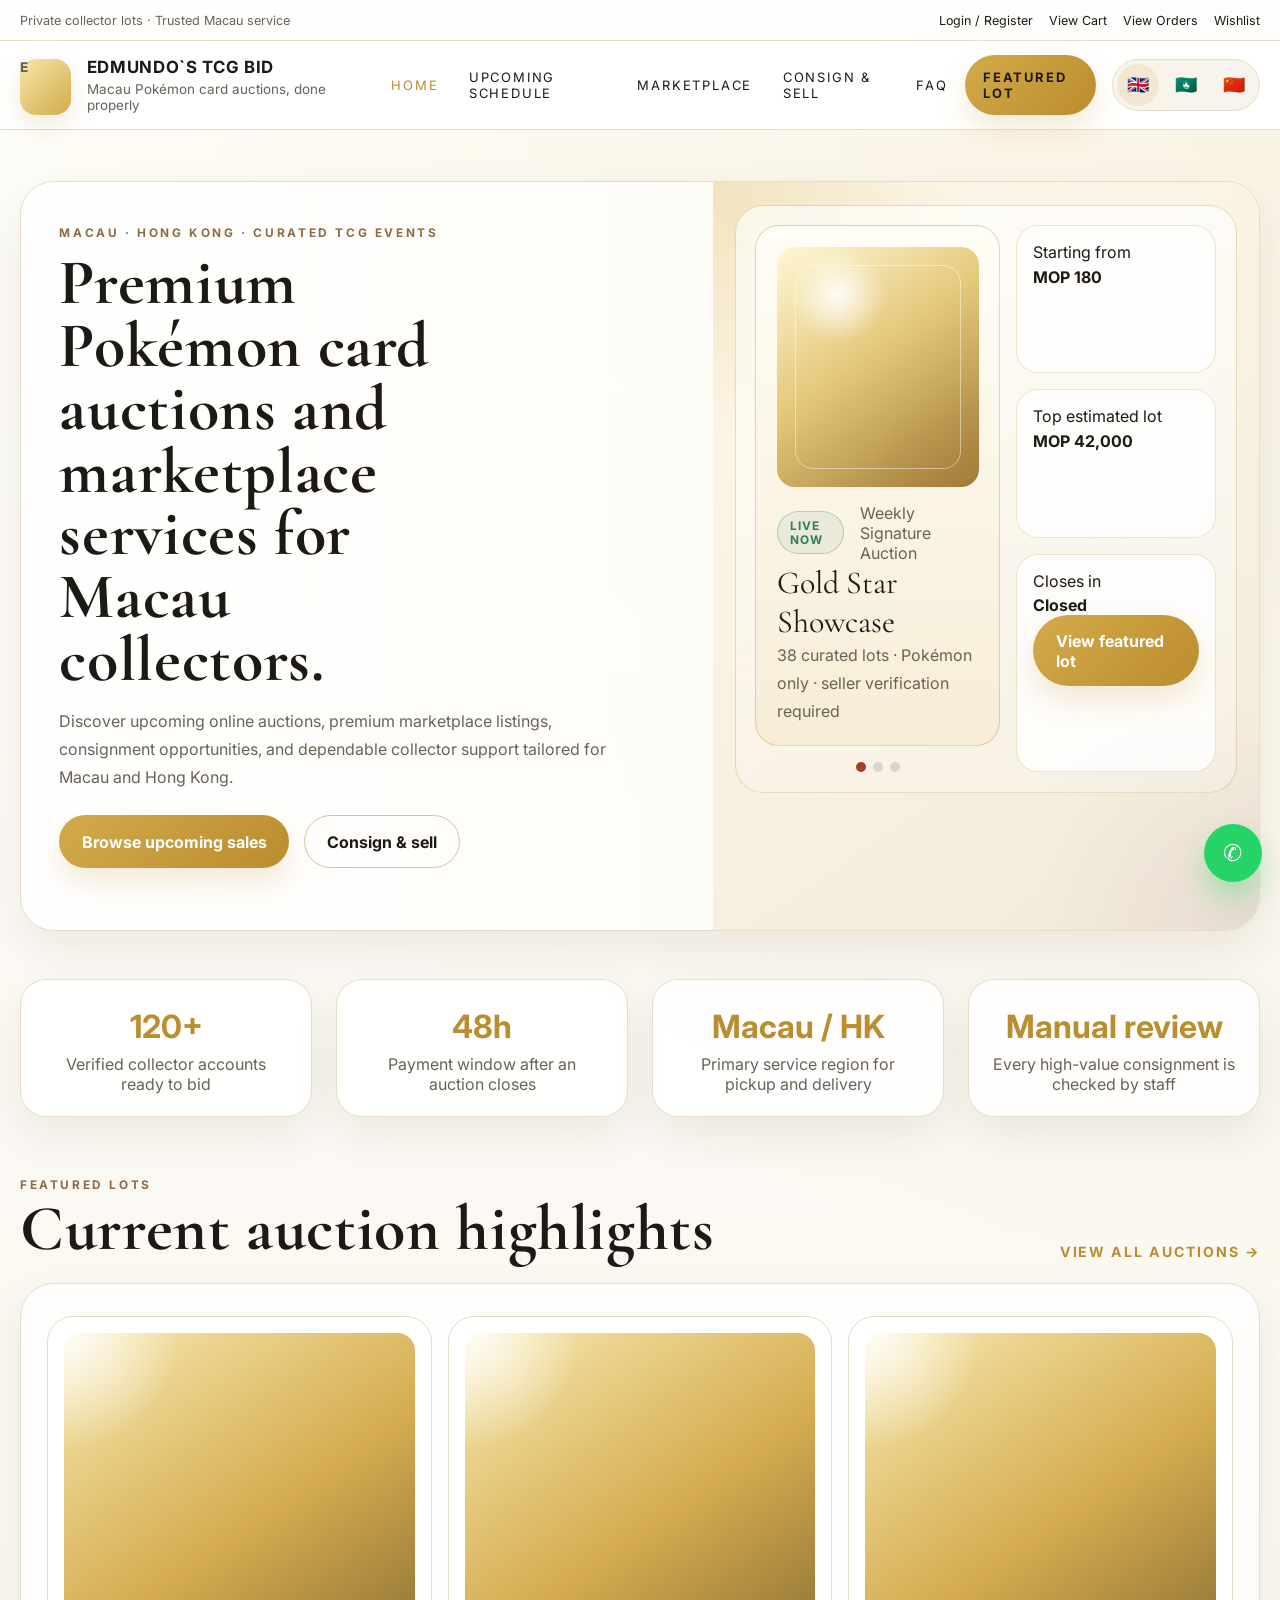
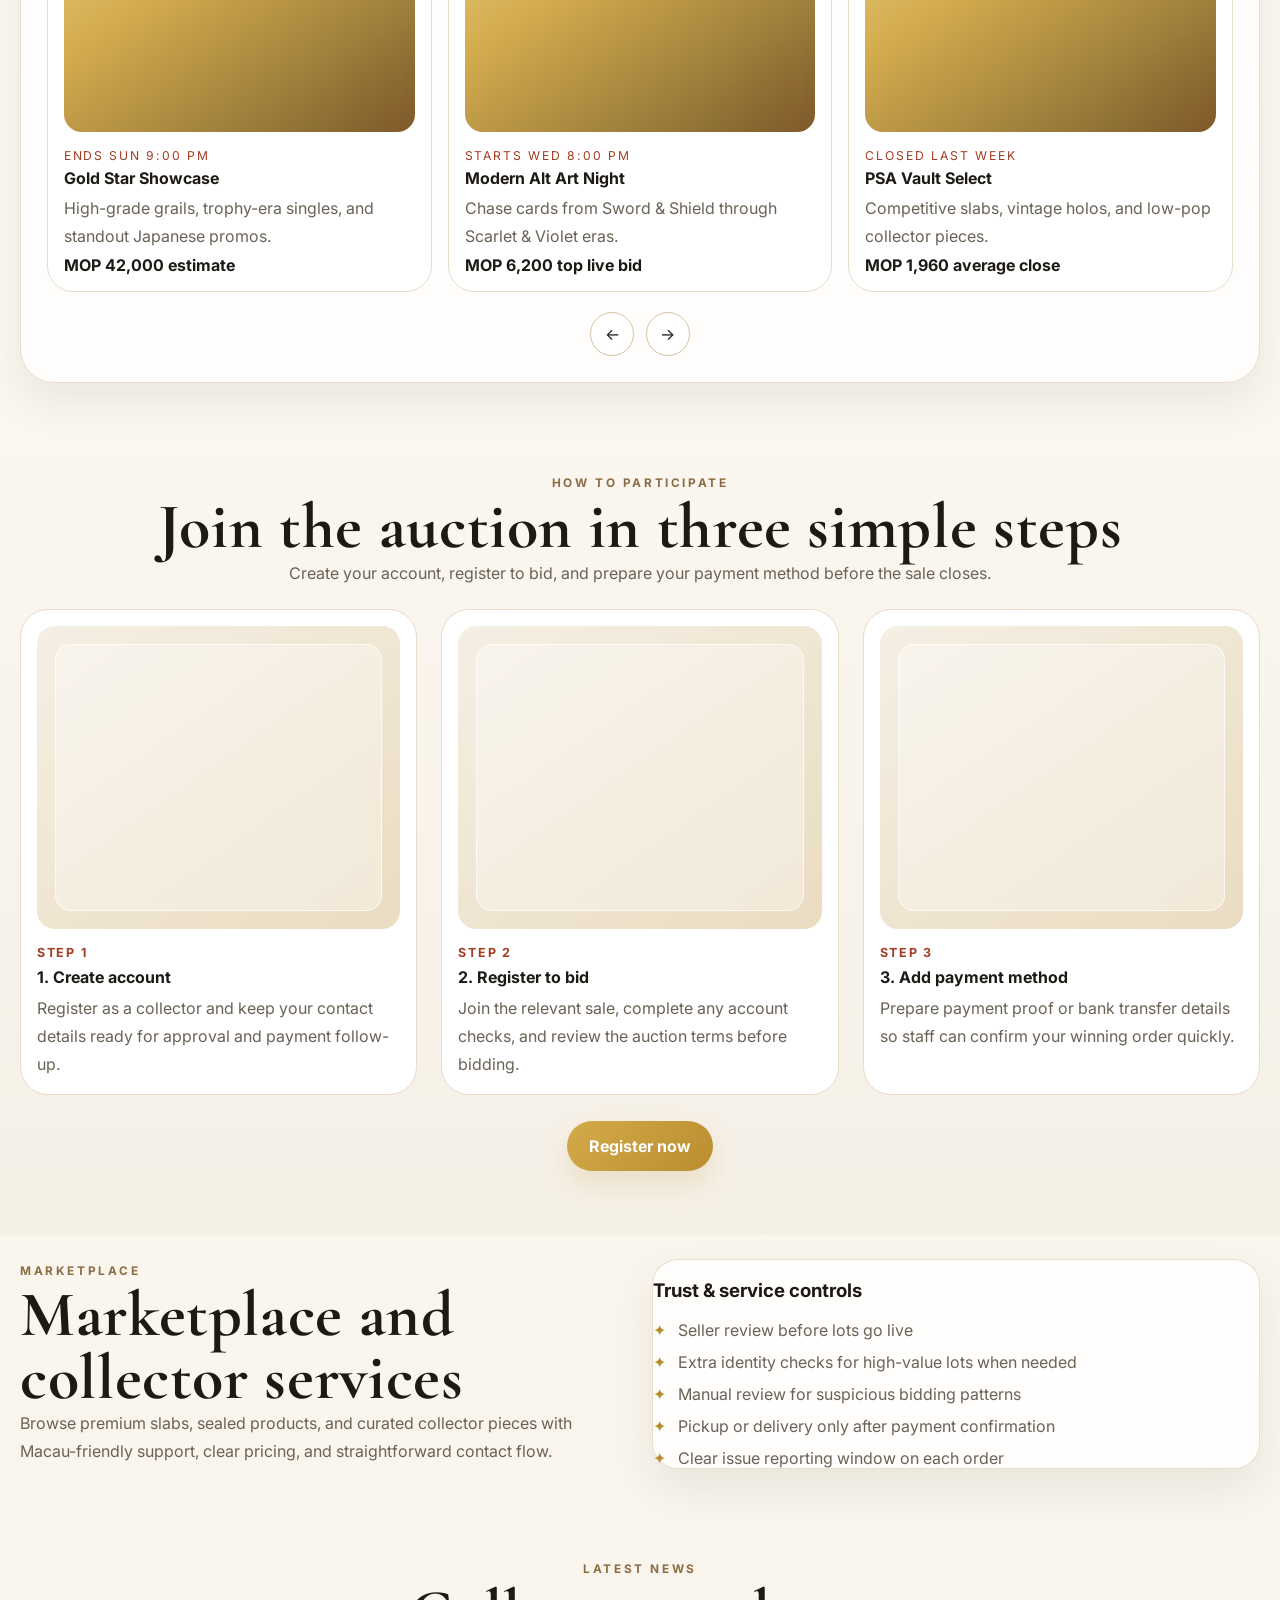
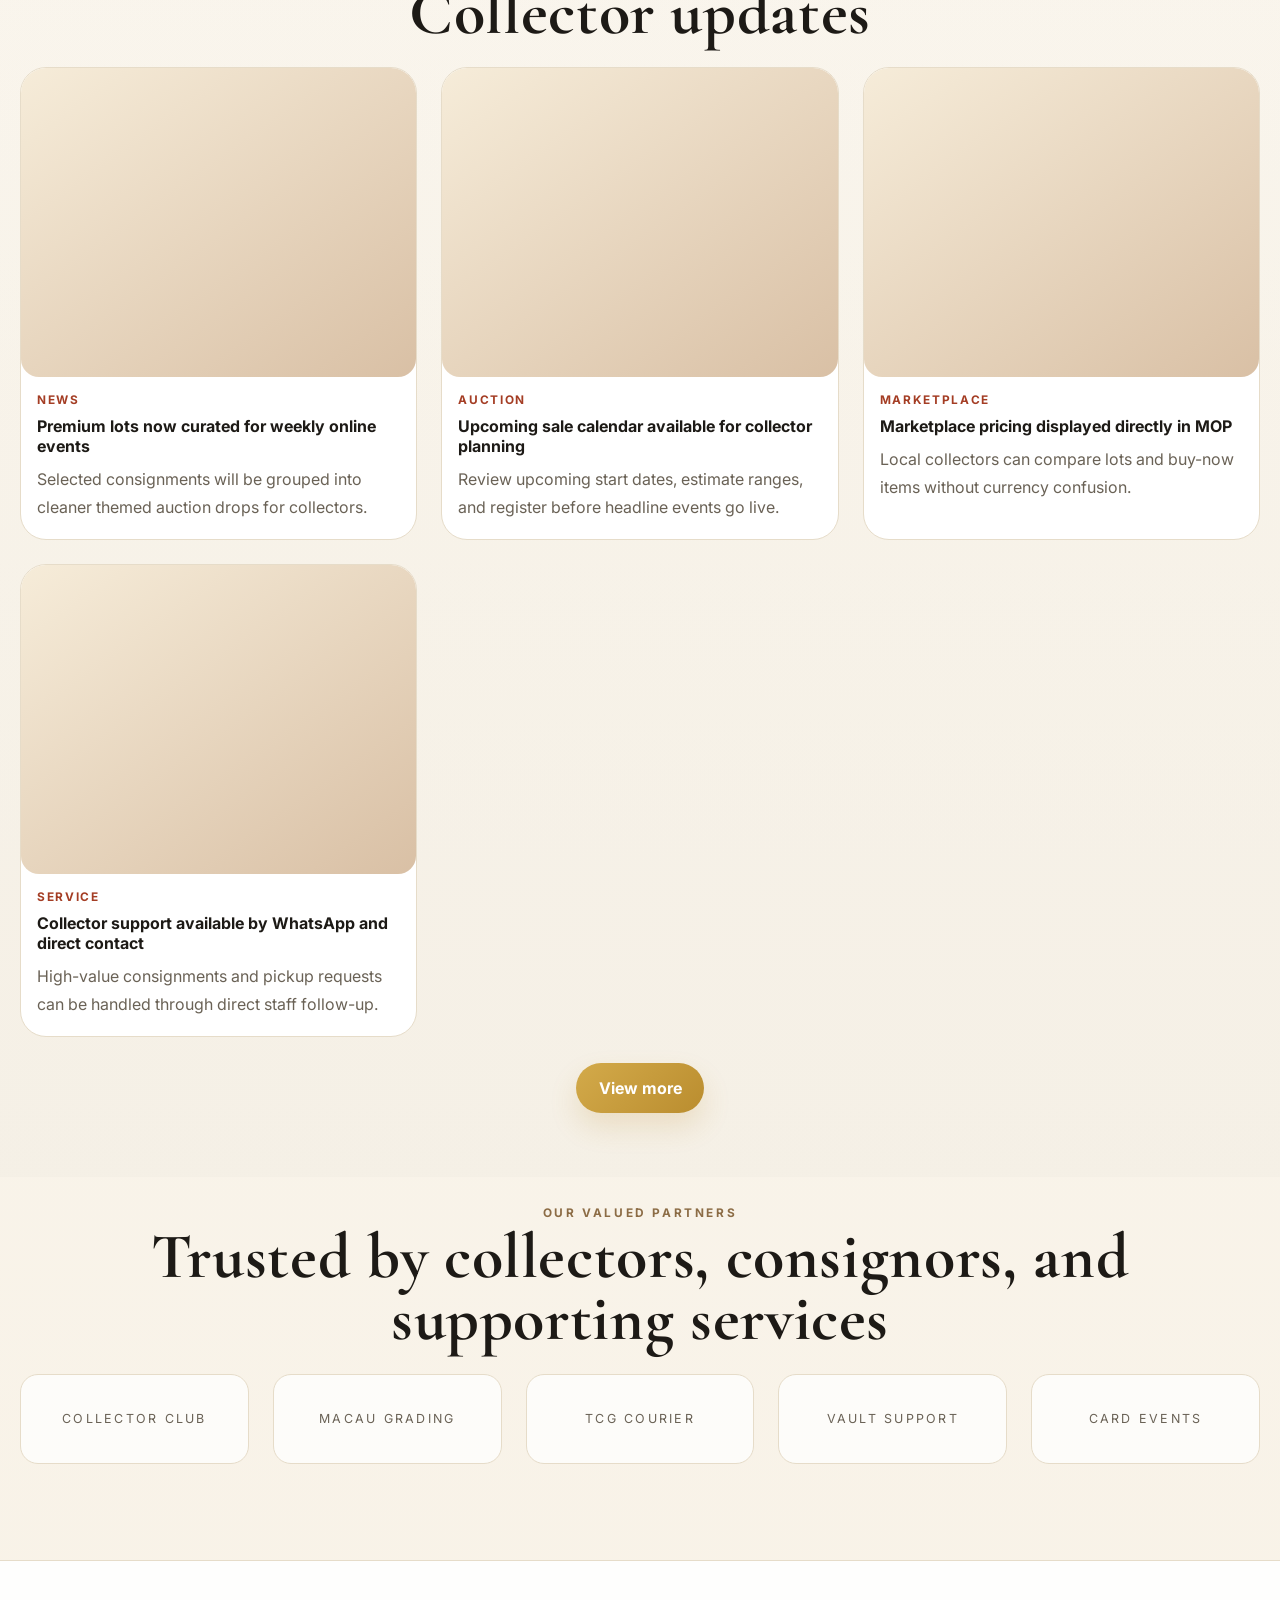
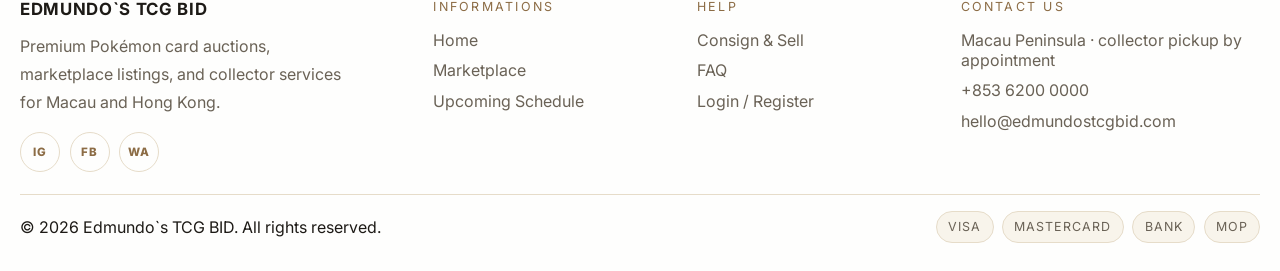
==== commit 600c7e51: "Fix mobile nav and make homepage copy client-facing" ====
--- a/index.html
+++ b/index.html
@@ -37,7 +37,15 @@
         <div class="header-right">
           <nav class="site-nav">
             <div class="mobile-drawer-extra">
-              <div class="drawer-note" data-i18n="drawer.note">Explore</div>
+              <div class="drawer-note" data-i18n="drawer.note">Menu</div>
+            </div>
+            <div class="mobile-primary-links">
+              <a class="home-link active" href="index.html" data-i18n="nav.home">Home</a>
+              <a href="auctions.html" data-i18n="nav.auctions">Upcoming Schedule</a>
+              <a href="marketplace.html" data-i18n="nav.marketplace">Marketplace</a>
+              <a href="consign.html" data-i18n="nav.consign">Consign & Sell</a>
+              <a href="faq.html" data-i18n="nav.faq">FAQ</a>
+              <a class="btn btn-sm nav-cta" href="auction-detail.html" data-i18n="nav.sampleLot">Featured Lot</a>
             </div>
             <a class="active" href="index.html" data-i18n="nav.home">Home</a>
             <a href="auctions.html" data-i18n="nav.auctions">Upcoming Schedule</a>
@@ -75,18 +83,13 @@
       <section class="hero-section">
         <div class="container hero-banner banner-grid">
           <div class="hero-banner-copy">
-            <div class="eyebrow" data-i18n="home.hero.eyebrow">Macau · Hong Kong · Curated TCG Events</div>
-            <h1 data-i18n="home.hero.title">A cleaner premium look for buying, selling, and bidding on Pokémon cards.</h1>
-            <p class="lede" data-i18n="home.hero.lede">Built around the collector journey: upcoming auctions, carefully presented lots, marketplace highlights, and dependable local service.</p>
+            <div class="eyebrow">Macau · Hong Kong · Curated TCG Events</div>
+            <h1>Premium Pokémon card auctions and marketplace services for Macau collectors.</h1>
+            <p class="lede">Discover upcoming online auctions, premium marketplace listings, consignment opportunities, and dependable collector support tailored for Macau and Hong Kong.</p>
             <div class="hero-actions">
-              <a class="btn" href="auctions.html" data-i18n="home.hero.primary">Browse upcoming sales</a>
-              <a class="btn btn-ghost" href="consign.html" data-i18n="home.hero.secondary">Consign your cards</a>
-            </div>
-            <ul class="hero-points">
-              <li data-i18n="home.hero.point1">Editorial white layout inspired by tcgbid.hk but localized for Macau</li>
-              <li data-i18n="home.hero.point2">MOP pricing, local contact flow, and future WhatsApp-first support</li>
-              <li data-i18n="home.hero.point3">Auction, marketplace, and consignment pages designed as one cohesive system</li>
-            </ul>
+              <a class="btn" href="auctions.html">Browse upcoming sales</a>
+              <a class="btn btn-ghost" href="consign.html">Consign & sell</a>
+            </div>
           </div>
 
           <div class="hero-visual">
@@ -96,11 +99,11 @@
                   <div class="hero-lot-art"></div>
                   <div>
                     <div class="hero-card-top">
-                      <span class="pill pill-live" data-i18n="status.liveNow">Live now</span>
-                      <span class="muted" data-i18n="home.heroCard.kicker">Weekly Signature Auction</span>
+                      <span class="pill pill-live">Live now</span>
+                      <span class="muted">Weekly Signature Auction</span>
                     </div>
-                    <div class="hero-lot-title" data-i18n="home.heroCard.title">Gold Star Showcase</div>
-                    <p data-i18n="home.heroCard.text">38 curated lots · Pokémon only · seller verification required</p>
+                    <div class="hero-lot-title">Gold Star Showcase</div>
+                    <p>38 curated lots · Pokémon only · seller verification required</p>
                   </div>
                 </div>
                 <div class="slider-dots"><span class="active"></span><span></span><span></span></div>
@@ -108,17 +111,17 @@
 
               <div class="hero-side-stack">
                 <div class="hero-side-panel">
-                  <span data-i18n="home.heroCard.startingFrom">Starting from</span>
+                  <span>Starting from</span>
                   <strong>MOP 180</strong>
                 </div>
                 <div class="hero-side-panel">
-                  <span data-i18n="home.heroCard.topEstimate">Top estimated lot</span>
+                  <span>Top estimated lot</span>
                   <strong>MOP 42,000</strong>
                 </div>
                 <div class="hero-side-panel">
-                  <span data-i18n="common.closesIn">Closes in</span>
+                  <span>Closes in</span>
                   <strong data-countdown="2026-05-10T21:00:00+08:00">05d 11h 22m</strong>
-                  <a class="btn btn-block" href="auction-detail.html" data-i18n="home.heroCard.button">View featured lot</a>
+                  <a class="btn btn-block" href="auction-detail.html">View featured lot</a>
                 </div>
               </div>
             </div>
@@ -130,19 +133,19 @@
         <div class="container stats-grid">
           <article class="stat-card">
             <strong>120+</strong>
-            <span data-i18n="home.stats.1">Verified collector accounts ready to bid</span>
+            <span>Verified collector accounts ready to bid</span>
           </article>
           <article class="stat-card">
             <strong>48h</strong>
-            <span data-i18n="home.stats.2">Payment window after an auction closes</span>
+            <span>Payment window after an auction closes</span>
           </article>
           <article class="stat-card">
             <strong>Macau / HK</strong>
-            <span data-i18n="home.stats.3">Primary service region for pickup and delivery</span>
+            <span>Primary service region for pickup and delivery</span>
           </article>
           <article class="stat-card">
-            <strong data-i18n="home.stats.4strong">Manual review</strong>
-            <span data-i18n="home.stats.4">Every high-value consignment is checked by staff</span>
+            <strong>Manual review</strong>
+            <span>Every high-value consignment is checked by staff</span>
           </article>
         </div>
       </section>
@@ -151,10 +154,10 @@
         <div class="container">
           <div class="section-head">
             <div>
-              <div class="eyebrow" data-i18n="home.experience.eyebrow">Featured lots</div>
-              <h2 class="section-title-serif" data-i18n="home.experience.title">Current auction highlights</h2>
-            </div>
-            <a href="auctions.html" class="text-link" data-i18n="home.experience.link">View all auctions →</a>
+              <div class="eyebrow">Featured lots</div>
+              <h2 class="section-title-serif">Current auction highlights</h2>
+            </div>
+            <a href="auctions.html" class="text-link">View all auctions →</a>
           </div>
 
           <div class="home-showcase">
@@ -162,27 +165,27 @@
               <article class="home-lot-card">
                 <div class="home-lot-image"></div>
                 <div class="card-caption">
-                  <span data-i18n="home.slate.card1time">Ends Sun 9:00 PM</span>
-                  <strong data-i18n="home.slate.card1title">Gold Star Showcase</strong>
-                  <p data-i18n="home.slate.card1text">High-grade grails, trophy-era singles, and standout Japanese promos.</p>
+                  <span>Ends Sun 9:00 PM</span>
+                  <strong>Gold Star Showcase</strong>
+                  <p>High-grade grails, trophy-era singles, and standout Japanese promos.</p>
                   <div class="price-line">MOP 42,000 estimate</div>
                 </div>
               </article>
               <article class="home-lot-card">
                 <div class="home-lot-image"></div>
                 <div class="card-caption">
-                  <span data-i18n="home.slate.card2time">Starts Wed 8:00 PM</span>
-                  <strong data-i18n="home.slate.card2title">Modern Alt Art Night</strong>
-                  <p data-i18n="home.slate.card2text">Chase cards from Sword & Shield through Scarlet & Violet eras.</p>
+                  <span>Starts Wed 8:00 PM</span>
+                  <strong>Modern Alt Art Night</strong>
+                  <p>Chase cards from Sword & Shield through Scarlet & Violet eras.</p>
                   <div class="price-line">MOP 6,200 top live bid</div>
                 </div>
               </article>
               <article class="home-lot-card">
                 <div class="home-lot-image"></div>
                 <div class="card-caption">
-                  <span data-i18n="home.slate.card3time">Closed last week</span>
-                  <strong data-i18n="home.slate.card3title">PSA Vault Select</strong>
-                  <p data-i18n="home.slate.card3text">Competitive slabs, vintage holos, and low-pop collector pieces.</p>
+                  <span>Closed last week</span>
+                  <strong>PSA Vault Select</strong>
+                  <p>Competitive slabs, vintage holos, and low-pop collector pieces.</p>
                   <div class="price-line">MOP 1,960 average close</div>
                 </div>
               </article>
@@ -199,9 +202,9 @@
         <div class="container">
           <div class="section-head" style="justify-content:center;text-align:center;">
             <div>
-              <div class="eyebrow" data-i18n="home.payments.eyebrow">How to participate</div>
-              <h2 class="section-title-serif" data-i18n="home.payments.title">Simple steps before you place your first bid</h2>
-              <p data-i18n="home.payments.text">Keep the same clean tcgbid-style participation flow, but localized for Edmundo`s business and Macau collector expectations.</p>
+              <div class="eyebrow">How to participate</div>
+              <h2 class="section-title-serif">Join the auction in three simple steps</h2>
+              <p>Create your account, register to bid, and prepare your payment method before the sale closes.</p>
             </div>
           </div>
 
@@ -210,24 +213,24 @@
               <div class="participate-shot"></div>
               <div class="participate-copy">
                 <span>Step 1</span>
-                <strong data-i18n="home.payments.step1title">1. Create account</strong>
-                <p data-i18n="home.payments.step1text">Register as a collector and keep your contact details ready for approval and payment follow-up.</p>
+                <strong>1. Create account</strong>
+                <p>Register as a collector and keep your contact details ready for approval and payment follow-up.</p>
               </div>
             </article>
             <article class="participate-card">
               <div class="participate-shot"></div>
               <div class="participate-copy">
                 <span>Step 2</span>
-                <strong data-i18n="home.payments.step2title">2. Register to bid</strong>
-                <p data-i18n="home.payments.step2text">Join the relevant sale, complete any account checks, and review the auction terms before bidding.</p>
+                <strong>2. Register to bid</strong>
+                <p>Join the relevant sale, complete any account checks, and review the auction terms before bidding.</p>
               </div>
             </article>
             <article class="participate-card">
               <div class="participate-shot"></div>
               <div class="participate-copy">
                 <span>Step 3</span>
-                <strong data-i18n="home.payments.step3title">3. Add payment method</strong>
-                <p data-i18n="home.payments.step3text">Prepare payment proof or bank transfer details so staff can confirm your winning order quickly.</p>
+                <strong>3. Add payment method</strong>
+                <p>Prepare payment proof or bank transfer details so staff can confirm your winning order quickly.</p>
               </div>
             </article>
           </div>
@@ -240,18 +243,18 @@
       <section class="section">
         <div class="container split-grid">
           <div>
-            <div class="eyebrow" data-i18n="home.features.1title">Live auctions</div>
-            <h2 class="section-title-serif">Built around how collectors actually browse and buy</h2>
-            <p>Instead of the older dark concept, the new direction mirrors the cleaner white, editorial, tcgbid-style browsing experience Ricardo asked for — while keeping our flag-based language switching and MOP pricing.</p>
+            <div class="eyebrow">Marketplace</div>
+            <h2 class="section-title-serif">Marketplace and collector services</h2>
+            <p>Browse premium slabs, sealed products, and curated collector pieces with Macau-friendly support, clear pricing, and straightforward contact flow.</p>
           </div>
           <aside class="trust-panel">
-            <h3 data-i18n="home.trust.title">Trust & service controls</h3>
+            <h3>Trust & service controls</h3>
             <ul class="check-list">
-              <li data-i18n="home.trust.1">Seller review before lots go live</li>
-              <li data-i18n="home.trust.2">Extra identity checks for high-value lots when needed</li>
-              <li data-i18n="home.trust.3">Manual review for suspicious bidding patterns</li>
-              <li data-i18n="home.trust.4">Pickup or delivery only after payment confirmation</li>
-              <li data-i18n="home.trust.5">Clear issue reporting window on each order</li>
+              <li>Seller review before lots go live</li>
+              <li>Extra identity checks for high-value lots when needed</li>
+              <li>Manual review for suspicious bidding patterns</li>
+              <li>Pickup or delivery only after payment confirmation</li>
+              <li>Clear issue reporting window on each order</li>
             </ul>
           </aside>
         </div>
@@ -261,8 +264,8 @@
         <div class="container">
           <div class="section-head" style="justify-content:center;text-align:center;">
             <div>
-              <div class="eyebrow" data-i18n="home.market.eyebrow">Latest news</div>
-              <h2 class="section-title-serif" data-i18n="home.market.title">Collector updates and launch notes</h2>
+              <div class="eyebrow">Latest news</div>
+              <h2 class="section-title-serif">Collector updates</h2>
             </div>
           </div>
           <div class="news-grid">
@@ -270,37 +273,37 @@
               <div class="news-image"></div>
               <div class="news-card-body">
                 <span class="news-badge">News</span>
-                <strong>Macau launch preview updated</strong>
-                <p>Layout now follows the cleaner commercial reference style Ricardo gathered from tcgbid.hk.</p>
+                <strong>Premium lots now curated for weekly online events</strong>
+                <p>Selected consignments will be grouped into cleaner themed auction drops for collectors.</p>
               </div>
             </article>
             <article class="news-card">
               <div class="news-image"></div>
               <div class="news-card-body">
                 <span class="news-badge">Auction</span>
-                <strong>Upcoming sale structure refined</strong>
-                <p>The schedule, catalog, and lot detail flow now use more whitespace and clearer hierarchy.</p>
+                <strong>Upcoming sale calendar available for collector planning</strong>
+                <p>Review upcoming start dates, estimate ranges, and register before headline events go live.</p>
               </div>
             </article>
             <article class="news-card">
               <div class="news-image"></div>
               <div class="news-card-body">
                 <span class="news-badge">Marketplace</span>
-                <strong>MOP pricing localization ready</strong>
-                <p>Marketplace and product detail examples are now positioned for Macau-friendly presentation.</p>
+                <strong>Marketplace pricing displayed directly in MOP</strong>
+                <p>Local collectors can compare lots and buy-now items without currency confusion.</p>
               </div>
             </article>
             <article class="news-card">
               <div class="news-image"></div>
               <div class="news-card-body">
                 <span class="news-badge">Service</span>
-                <strong>WhatsApp contact direction kept</strong>
-                <p>The floating WhatsApp contact idea stays in the design because Ricardo explicitly liked it.</p>
+                <strong>Collector support available by WhatsApp and direct contact</strong>
+                <p>High-value consignments and pickup requests can be handled through direct staff follow-up.</p>
               </div>
             </article>
           </div>
           <div class="centered-cta">
-            <a class="btn" href="faq.html" data-i18n="home.market.link">View more →</a>
+            <a class="btn" href="faq.html">View more</a>
           </div>
         </div>
       </section>
@@ -309,8 +312,8 @@
         <div class="container">
           <div class="section-head" style="justify-content:center;text-align:center;">
             <div>
-              <div class="eyebrow" data-i18n="home.partners.eyebrow">Our valued partners</div>
-              <h2 class="section-title-serif" data-i18n="home.partners.title">Trusted by collectors, consignors, and supporting services</h2>
+              <div class="eyebrow">Our valued partners</div>
+              <h2 class="section-title-serif">Trusted by collectors, consignors, and supporting services</h2>
             </div>
           </div>
           <div class="partner-strip">
@@ -328,40 +331,40 @@
       <div class="container footer-main footer-grid">
         <div class="footer-brand">
           <strong>Edmundo`s TCG BID</strong>
-          <p data-i18n="footer.blurb">A polished Macau-facing preview for premium Pokémon card auctions, marketplace listings, and consignment services.</p>
+          <p>Premium Pokémon card auctions, marketplace listings, and collector services for Macau and Hong Kong.</p>
           <div class="footer-social">
-            <a href="#" aria-label="Instagram">◎</a>
-            <a href="#" aria-label="Facebook">◉</a>
-            <a href="#" aria-label="WhatsApp">◌</a>
+            <a href="#" aria-label="Instagram">IG</a>
+            <a href="#" aria-label="Facebook">FB</a>
+            <a href="#" aria-label="WhatsApp">WA</a>
           </div>
         </div>
         <div>
-          <span class="footer-heading" data-i18n="footer.pages">Informations</span>
+          <span class="footer-heading">Informations</span>
           <div class="footer-links">
-            <a href="index.html" data-i18n="nav.home">Home</a>
-            <a href="marketplace.html" data-i18n="nav.marketplace">Marketplace</a>
-            <a href="auctions.html" data-i18n="nav.auctions">Upcoming Schedule</a>
+            <a href="index.html">Home</a>
+            <a href="marketplace.html">Marketplace</a>
+            <a href="auctions.html">Upcoming Schedule</a>
           </div>
         </div>
         <div>
-          <span class="footer-heading" data-i18n="footer.navigate">Help</span>
+          <span class="footer-heading">Help</span>
           <div class="footer-links">
-            <a href="consign.html" data-i18n="nav.consign">Consign & Sell</a>
-            <a href="faq.html" data-i18n="nav.faq">FAQ</a>
-            <a href="login.html" data-i18n="util.login">Login / Register</a>
+            <a href="consign.html">Consign & Sell</a>
+            <a href="faq.html">FAQ</a>
+            <a href="login.html">Login / Register</a>
           </div>
         </div>
         <div>
-          <span class="footer-heading" data-i18n="footer.serviceTitle">Contact Us</span>
+          <span class="footer-heading">Contact Us</span>
           <ul class="contact-list">
-            <li data-i18n="footer.address">Macau Peninsula · collector pickup by appointment</li>
-            <li data-i18n="footer.phone">+853 6200 0000</li>
-            <li data-i18n="footer.email">hello@edmundostcgbid.com</li>
+            <li>Macau Peninsula · collector pickup by appointment</li>
+            <li>+853 6200 0000</li>
+            <li>hello@edmundostcgbid.com</li>
           </ul>
         </div>
       </div>
       <div class="container footer-bottom">
-        <div data-i18n="footer.copyright">© 2026 Edmundo`s TCG BID. All rights reserved.</div>
+        <div>© 2026 Edmundo`s TCG BID. All rights reserved.</div>
         <div class="payment-strip">
           <span class="payment-pill">Visa</span>
           <span class="payment-pill">Mastercard</span>
--- a/assets/css/styles.css
+++ b/assets/css/styles.css
@@ -30,6 +30,7 @@
     linear-gradient(180deg, #fffdf8 0%, var(--bg) 28%, #f8f2e7 100%);
 }
 body.nav-open { overflow: hidden; }
+body.no-page-meta .site-header { position: relative; }
 
 a { color: inherit; text-decoration: none; }
 p { margin: 0; color: var(--muted); line-height: 1.75; }
@@ -221,10 +222,10 @@
   inset: 0;
   background: rgba(27, 21, 12, 0.4);
 }
-.mobile-drawer-extra { display: none; }
+.mobile-drawer-extra { display: none; width: 100%; }
 .mobile-quick-links {
   display: grid;
-  gap: 0.7rem;
+  gap: 0.9rem;
   margin-top: 1.6rem;
   padding-top: 1rem;
   border-top: 1px solid var(--line);
@@ -235,12 +236,49 @@
   font-size: 0.96rem;
   padding: 0;
 }
-.mobile-lang { margin-top: 1rem; width: fit-content; }
+.mobile-lang {
+  margin-top: 1.2rem;
+  width: 100%;
+  justify-content: center;
+}
 .drawer-note {
   font-size: 0.78rem;
   color: var(--muted);
   text-transform: uppercase;
   letter-spacing: 0.18em;
+}
+.mobile-primary-links {
+  display: none;
+  width: 100%;
+  margin-top: 1.2rem;
+}
+.mobile-primary-links a {
+  display: flex;
+  align-items: center;
+  justify-content: space-between;
+  width: 100%;
+  padding: 0.9rem 0;
+  border-bottom: 1px solid var(--line);
+  color: var(--text);
+  font-size: 1rem;
+  text-transform: none;
+  letter-spacing: 0.01em;
+}
+.mobile-primary-links a::after {
+  content: '+';
+  color: var(--muted);
+  font-weight: 600;
+}
+.mobile-primary-links a.active::after,
+.mobile-primary-links a.home-link::after,
+.mobile-primary-links a.nav-cta::after {
+  content: '';
+}
+.mobile-primary-links a.nav-cta {
+  justify-content: center;
+  margin-top: 0.8rem;
+  padding: 0.85rem 1rem;
+  border-bottom: none;
 }
 
 .btn,
@@ -1122,6 +1160,9 @@
   place-items: center;
   border: 1px solid var(--line);
   color: var(--accent);
+  font-size: 0.72rem;
+  font-weight: 800;
+  letter-spacing: 0.08em;
 }
 .footer-heading {
   display: block;
@@ -1215,6 +1256,7 @@
   .utility-links { display: none; }
   .header-right { gap: 0.7rem; }
   .nav-toggle { display: inline-grid; }
+  .header-right { margin-left: auto; }
   .desktop-lang { display: none; }
   .site-nav {
     position: fixed;
@@ -1237,6 +1279,7 @@
   }
   body.nav-open .site-nav { transform: translateX(0); }
   body.nav-open .nav-backdrop { display: block; }
+  .site-nav > a { display: none; }
   .site-nav a {
     width: 100%;
     padding: 0;
@@ -1246,7 +1289,8 @@
     border-radius: 0;
   }
   .site-nav .nav-cta { margin-top: 0.3rem; }
-  .mobile-drawer-extra { display: block; width: 100%; }
+  .mobile-drawer-extra,
+  .mobile-primary-links { display: block; width: 100%; }
   .nav-wrap { min-height: 74px; }
   .brand-mark {
     width: 48px;
@@ -1289,6 +1333,7 @@
   .sort-row,
   .price-band { flex-direction: column; align-items: flex-start; }
   .lang-switcher { width: fit-content; }
+  .desktop-lang { display: none; }
   .mock-card-art,
   .market-gallery-image { min-height: 380px; }
   .whatsapp-float {
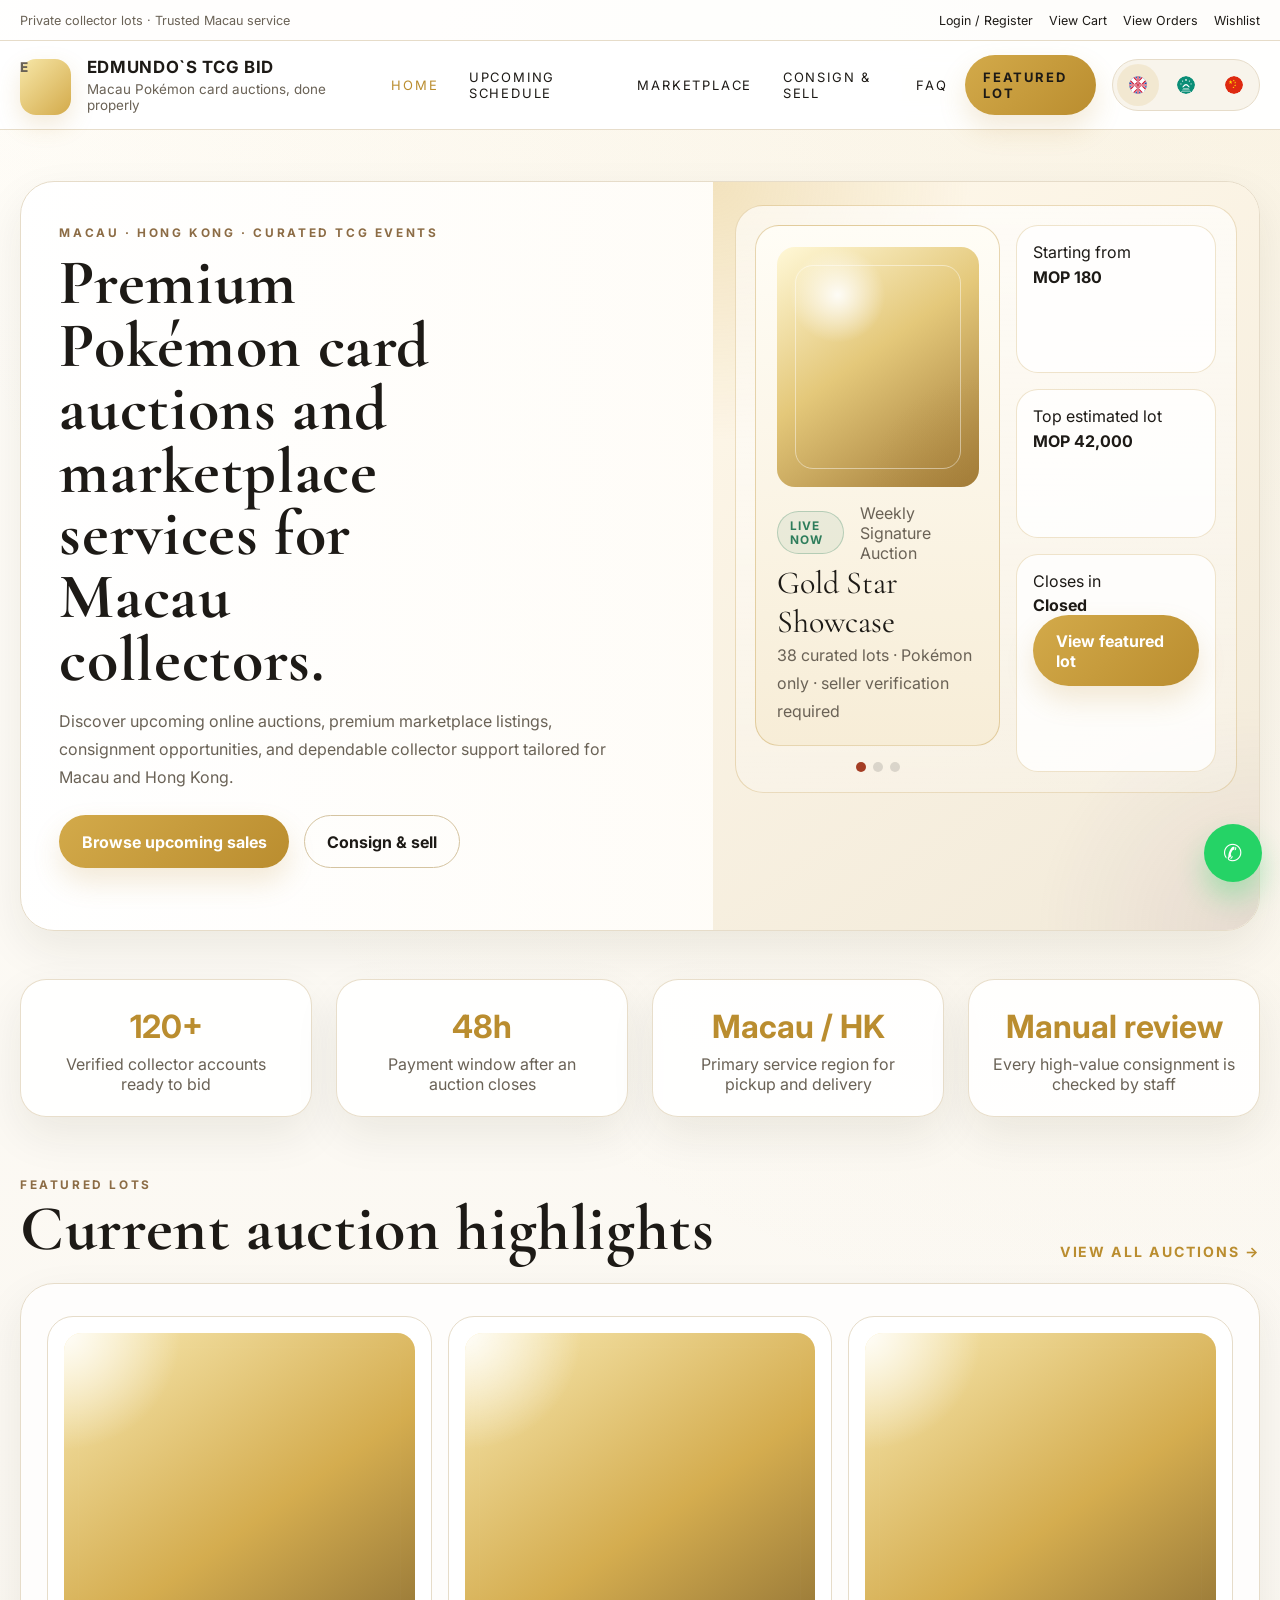
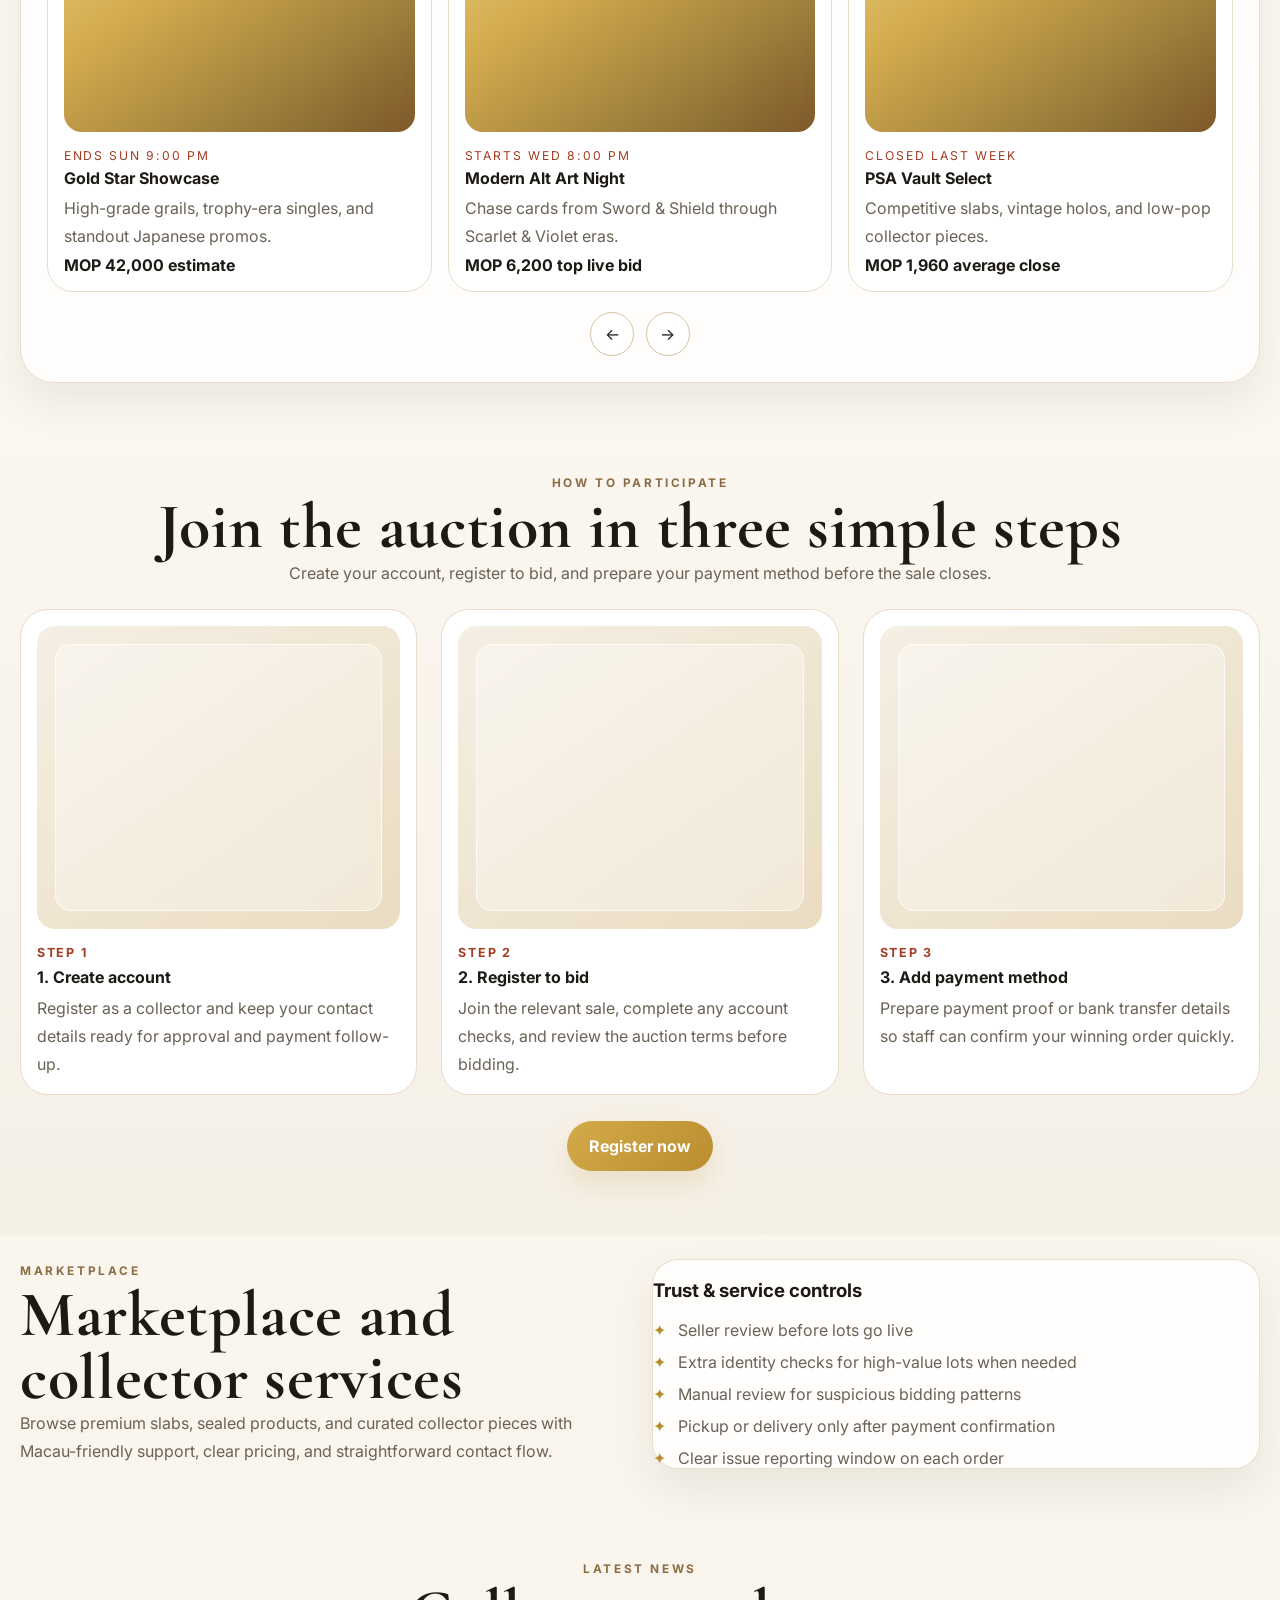
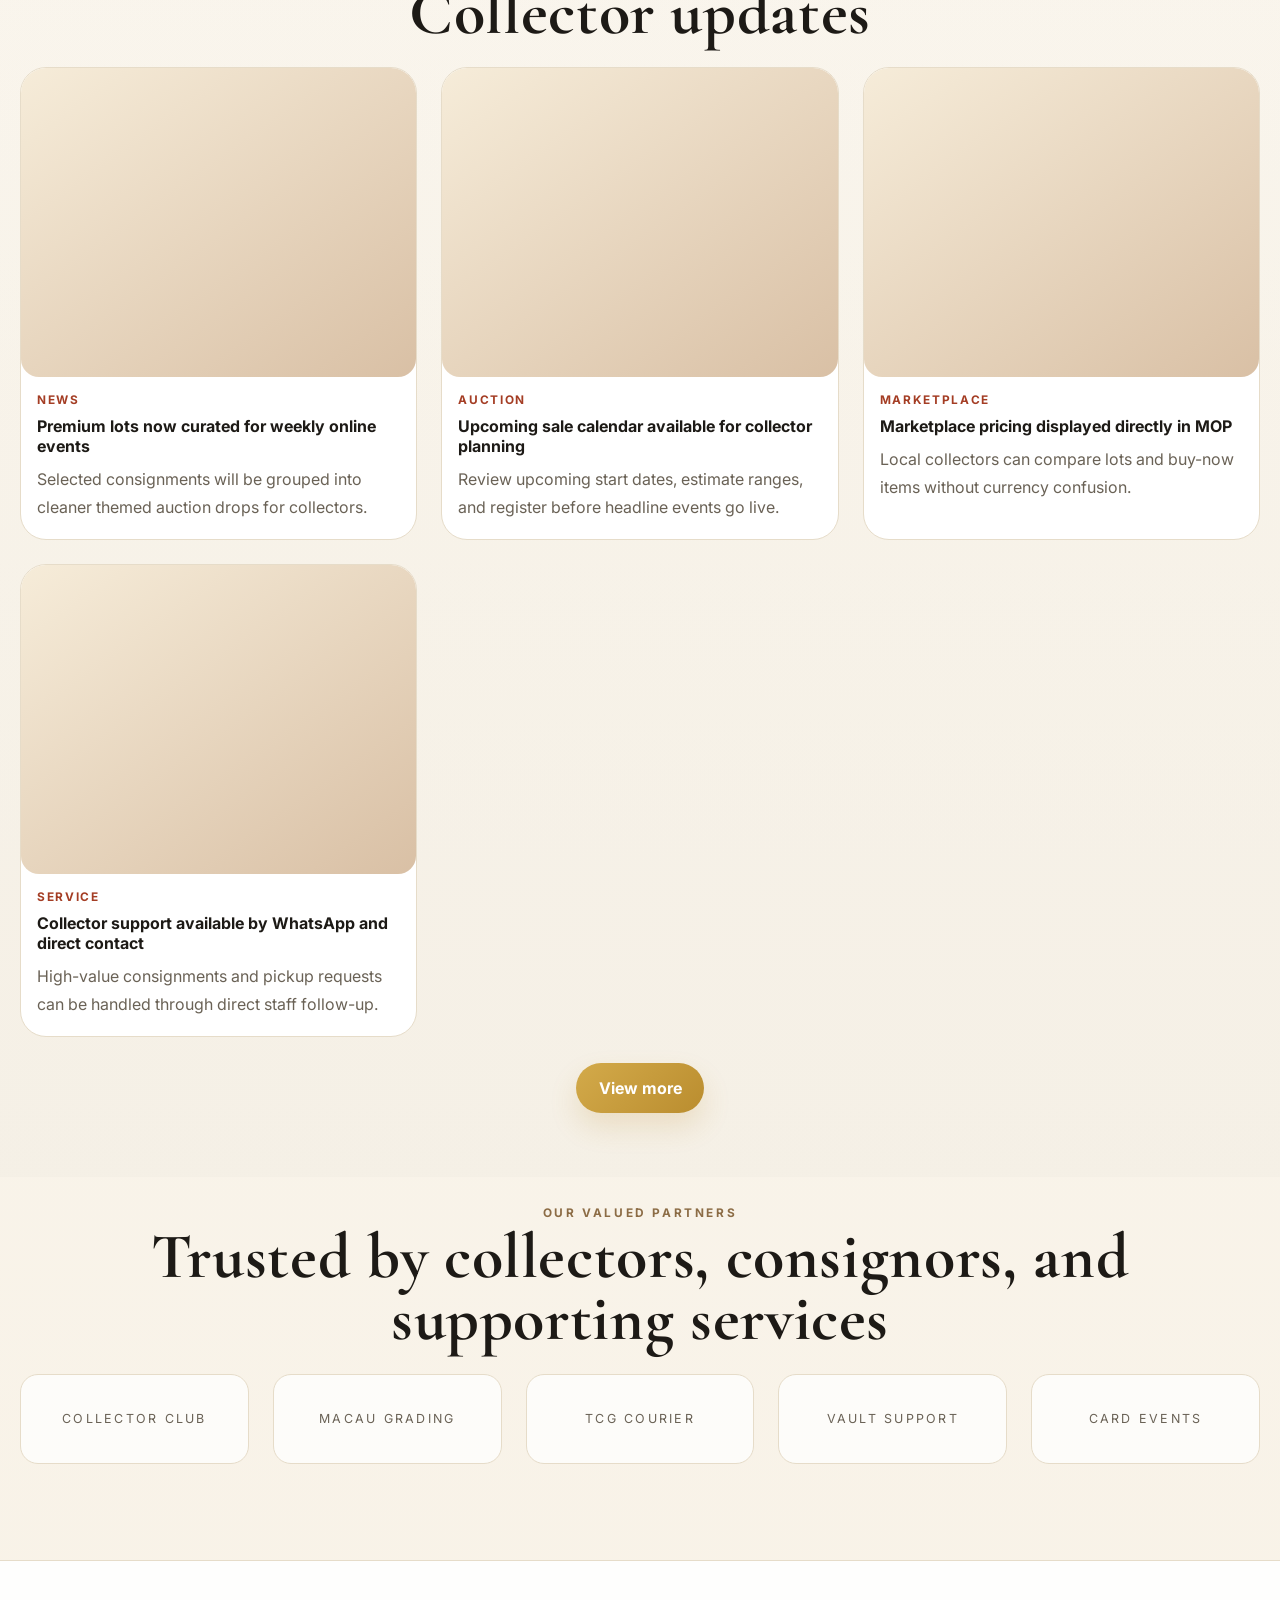
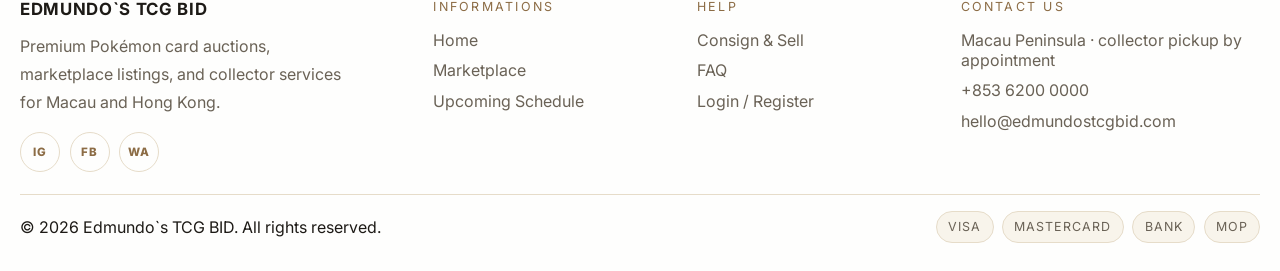
==== commit 7ed367df: "Actually replace language emoji with flag icon images" ====
--- a/index.html
+++ b/index.html
@@ -60,17 +60,17 @@
                 <a href="marketplace.html" data-i18n="drawer.wishlist">Wishlist</a>
               </div>
               <div class="lang-switcher mobile-lang" aria-label="Language switcher">
-                <button type="button" class="lang-btn active" data-lang="en" aria-label="English"><span class="flag-emoji" aria-hidden="true">🇬🇧</span></button>
-                <button type="button" class="lang-btn" data-lang="zh-HK" aria-label="Cantonese"><span class="flag-emoji" aria-hidden="true">🇲🇴</span></button>
-                <button type="button" class="lang-btn" data-lang="zh-CN" aria-label="Mandarin"><span class="flag-emoji" aria-hidden="true">🇨🇳</span></button>
+                <button type="button" class="lang-btn active" data-lang="en" aria-label="English"><img class="flag-icon" aria-hidden="true" src="assets/flags/gb.svg" alt="" /></button>
+                <button type="button" class="lang-btn" data-lang="zh-HK" aria-label="Cantonese"><img class="flag-icon" aria-hidden="true" src="assets/flags/mo.svg" alt="" /></button>
+                <button type="button" class="lang-btn" data-lang="zh-CN" aria-label="Mandarin"><img class="flag-icon" aria-hidden="true" src="assets/flags/cn.svg" alt="" /></button>
               </div>
             </div>
           </nav>
 
           <div class="lang-switcher desktop-lang" aria-label="Language switcher">
-            <button type="button" class="lang-btn active" data-lang="en" aria-label="English"><span class="flag-emoji" aria-hidden="true">🇬🇧</span></button>
-            <button type="button" class="lang-btn" data-lang="zh-HK" aria-label="Cantonese"><span class="flag-emoji" aria-hidden="true">🇲🇴</span></button>
-            <button type="button" class="lang-btn" data-lang="zh-CN" aria-label="Mandarin"><span class="flag-emoji" aria-hidden="true">🇨🇳</span></button>
+            <button type="button" class="lang-btn active" data-lang="en" aria-label="English"><img class="flag-icon" aria-hidden="true" src="assets/flags/gb.svg" alt="" /></button>
+            <button type="button" class="lang-btn" data-lang="zh-HK" aria-label="Cantonese"><img class="flag-icon" aria-hidden="true" src="assets/flags/mo.svg" alt="" /></button>
+            <button type="button" class="lang-btn" data-lang="zh-CN" aria-label="Mandarin"><img class="flag-icon" aria-hidden="true" src="assets/flags/cn.svg" alt="" /></button>
           </div>
 
           <button class="nav-toggle" aria-label="Open menu" aria-expanded="false" data-i18n-aria-label="nav.openMenu">☰</button>
@@ -83,12 +83,12 @@
       <section class="hero-section">
         <div class="container hero-banner banner-grid">
           <div class="hero-banner-copy">
-            <div class="eyebrow">Macau · Hong Kong · Curated TCG Events</div>
-            <h1>Premium Pokémon card auctions and marketplace services for Macau collectors.</h1>
-            <p class="lede">Discover upcoming online auctions, premium marketplace listings, consignment opportunities, and dependable collector support tailored for Macau and Hong Kong.</p>
+            <div class="eyebrow" data-i18n="home.hero.eyebrow">Macau · Hong Kong · Curated TCG Events</div>
+            <h1 data-i18n="home.hero.title">Premium Pokémon card auctions and marketplace services for Macau collectors.</h1>
+            <p class="lede" data-i18n="home.hero.lede">Discover upcoming online auctions, premium marketplace listings, consignment opportunities, and dependable collector support tailored for Macau and Hong Kong.</p>
             <div class="hero-actions">
-              <a class="btn" href="auctions.html">Browse upcoming sales</a>
-              <a class="btn btn-ghost" href="consign.html">Consign & sell</a>
+              <a class="btn" href="auctions.html" data-i18n="home.hero.primary">Browse upcoming sales</a>
+              <a class="btn btn-ghost" href="consign.html" data-i18n="home.hero.secondary">Consign & sell</a>
             </div>
           </div>
 
@@ -99,11 +99,11 @@
                   <div class="hero-lot-art"></div>
                   <div>
                     <div class="hero-card-top">
-                      <span class="pill pill-live">Live now</span>
-                      <span class="muted">Weekly Signature Auction</span>
+                      <span class="pill pill-live" data-i18n="status.liveNow">Live now</span>
+                      <span class="muted" data-i18n="home.heroCard.kicker">Weekly Signature Auction</span>
                     </div>
-                    <div class="hero-lot-title">Gold Star Showcase</div>
-                    <p>38 curated lots · Pokémon only · seller verification required</p>
+                    <div class="hero-lot-title" data-i18n="home.heroCard.title">Gold Star Showcase</div>
+                    <p data-i18n="home.heroCard.text">38 curated lots · Pokémon only · seller verification required</p>
                   </div>
                 </div>
                 <div class="slider-dots"><span class="active"></span><span></span><span></span></div>
@@ -111,17 +111,17 @@
 
               <div class="hero-side-stack">
                 <div class="hero-side-panel">
-                  <span>Starting from</span>
+                  <span data-i18n="home.heroCard.startingFrom">Starting from</span>
                   <strong>MOP 180</strong>
                 </div>
                 <div class="hero-side-panel">
-                  <span>Top estimated lot</span>
+                  <span data-i18n="home.heroCard.topEstimate">Top estimated lot</span>
                   <strong>MOP 42,000</strong>
                 </div>
                 <div class="hero-side-panel">
-                  <span>Closes in</span>
+                  <span data-i18n="common.closesIn">Closes in</span>
                   <strong data-countdown="2026-05-10T21:00:00+08:00">05d 11h 22m</strong>
-                  <a class="btn btn-block" href="auction-detail.html">View featured lot</a>
+                  <a class="btn btn-block" href="auction-detail.html" data-i18n="home.heroCard.button">View featured lot</a>
                 </div>
               </div>
             </div>
@@ -133,19 +133,19 @@
         <div class="container stats-grid">
           <article class="stat-card">
             <strong>120+</strong>
-            <span>Verified collector accounts ready to bid</span>
+            <span data-i18n="home.stats.1">Verified collector accounts ready to bid</span>
           </article>
           <article class="stat-card">
             <strong>48h</strong>
-            <span>Payment window after an auction closes</span>
+            <span data-i18n="home.stats.2">Payment window after an auction closes</span>
           </article>
           <article class="stat-card">
             <strong>Macau / HK</strong>
-            <span>Primary service region for pickup and delivery</span>
+            <span data-i18n="home.stats.3">Primary service region for pickup and delivery</span>
           </article>
           <article class="stat-card">
-            <strong>Manual review</strong>
-            <span>Every high-value consignment is checked by staff</span>
+            <strong data-i18n="home.stats.4strong">Manual review</strong>
+            <span data-i18n="home.stats.4">Every high-value consignment is checked by staff</span>
           </article>
         </div>
       </section>
@@ -154,10 +154,10 @@
         <div class="container">
           <div class="section-head">
             <div>
-              <div class="eyebrow">Featured lots</div>
-              <h2 class="section-title-serif">Current auction highlights</h2>
-            </div>
-            <a href="auctions.html" class="text-link">View all auctions →</a>
+              <div class="eyebrow" data-i18n="home.experience.eyebrow">Featured lots</div>
+              <h2 class="section-title-serif" data-i18n="home.experience.title">Current auction highlights</h2>
+            </div>
+            <a href="auctions.html" class="text-link" data-i18n="home.experience.link">View all auctions →</a>
           </div>
 
           <div class="home-showcase">
@@ -165,28 +165,28 @@
               <article class="home-lot-card">
                 <div class="home-lot-image"></div>
                 <div class="card-caption">
-                  <span>Ends Sun 9:00 PM</span>
-                  <strong>Gold Star Showcase</strong>
-                  <p>High-grade grails, trophy-era singles, and standout Japanese promos.</p>
-                  <div class="price-line">MOP 42,000 estimate</div>
+                  <span data-i18n="home.slate.card1time">Ends Sun 9:00 PM</span>
+                  <strong data-i18n="home.slate.card1title">Gold Star Showcase</strong>
+                  <p data-i18n="home.slate.card1text">High-grade grails, trophy-era singles, and standout Japanese promos.</p>
+                  <div class="price-line" data-i18n="home.slate.card1price">MOP 42,000 estimate</div>
                 </div>
               </article>
               <article class="home-lot-card">
                 <div class="home-lot-image"></div>
                 <div class="card-caption">
-                  <span>Starts Wed 8:00 PM</span>
-                  <strong>Modern Alt Art Night</strong>
-                  <p>Chase cards from Sword & Shield through Scarlet & Violet eras.</p>
-                  <div class="price-line">MOP 6,200 top live bid</div>
+                  <span data-i18n="home.slate.card2time">Starts Wed 8:00 PM</span>
+                  <strong data-i18n="home.slate.card2title">Modern Alt Art Night</strong>
+                  <p data-i18n="home.slate.card2text">Chase cards from Sword & Shield through Scarlet & Violet eras.</p>
+                  <div class="price-line" data-i18n="home.slate.card2price">MOP 6,200 top live bid</div>
                 </div>
               </article>
               <article class="home-lot-card">
                 <div class="home-lot-image"></div>
                 <div class="card-caption">
-                  <span>Closed last week</span>
-                  <strong>PSA Vault Select</strong>
-                  <p>Competitive slabs, vintage holos, and low-pop collector pieces.</p>
-                  <div class="price-line">MOP 1,960 average close</div>
+                  <span data-i18n="home.slate.card3time">Closed last week</span>
+                  <strong data-i18n="home.slate.card3title">PSA Vault Select</strong>
+                  <p data-i18n="home.slate.card3text">Competitive slabs, vintage holos, and low-pop collector pieces.</p>
+                  <div class="price-line" data-i18n="home.slate.card3price">MOP 1,960 average close</div>
                 </div>
               </article>
             </div>
@@ -202,9 +202,9 @@
         <div class="container">
           <div class="section-head" style="justify-content:center;text-align:center;">
             <div>
-              <div class="eyebrow">How to participate</div>
-              <h2 class="section-title-serif">Join the auction in three simple steps</h2>
-              <p>Create your account, register to bid, and prepare your payment method before the sale closes.</p>
+              <div class="eyebrow" data-i18n="home.payments.eyebrow">How to participate</div>
+              <h2 class="section-title-serif" data-i18n="home.payments.title">Join the auction in three simple steps</h2>
+              <p data-i18n="home.payments.text">Create your account, register to bid, and prepare your payment method before the sale closes.</p>
             </div>
           </div>
 
@@ -212,30 +212,30 @@
             <article class="participate-card">
               <div class="participate-shot"></div>
               <div class="participate-copy">
-                <span>Step 1</span>
-                <strong>1. Create account</strong>
-                <p>Register as a collector and keep your contact details ready for approval and payment follow-up.</p>
+                <span data-i18n="home.payments.step1label">Step 1</span>
+                <strong data-i18n="home.payments.step1title">1. Create account</strong>
+                <p data-i18n="home.payments.step1text">Register as a collector and keep your contact details ready for approval and payment follow-up.</p>
               </div>
             </article>
             <article class="participate-card">
               <div class="participate-shot"></div>
               <div class="participate-copy">
-                <span>Step 2</span>
-                <strong>2. Register to bid</strong>
-                <p>Join the relevant sale, complete any account checks, and review the auction terms before bidding.</p>
+                <span data-i18n="home.payments.step2label">Step 2</span>
+                <strong data-i18n="home.payments.step2title">2. Register to bid</strong>
+                <p data-i18n="home.payments.step2text">Join the relevant sale, complete any account checks, and review the auction terms before bidding.</p>
               </div>
             </article>
             <article class="participate-card">
               <div class="participate-shot"></div>
               <div class="participate-copy">
-                <span>Step 3</span>
-                <strong>3. Add payment method</strong>
-                <p>Prepare payment proof or bank transfer details so staff can confirm your winning order quickly.</p>
+                <span data-i18n="home.payments.step3label">Step 3</span>
+                <strong data-i18n="home.payments.step3title">3. Add payment method</strong>
+                <p data-i18n="home.payments.step3text">Prepare payment proof or bank transfer details so staff can confirm your winning order quickly.</p>
               </div>
             </article>
           </div>
           <div class="centered-cta">
-            <a class="btn" href="login.html">Register now</a>
+            <a class="btn" href="login.html" data-i18n="home.payments.cta">Register now</a>
           </div>
         </div>
       </section>
@@ -243,18 +243,18 @@
       <section class="section">
         <div class="container split-grid">
           <div>
-            <div class="eyebrow">Marketplace</div>
-            <h2 class="section-title-serif">Marketplace and collector services</h2>
-            <p>Browse premium slabs, sealed products, and curated collector pieces with Macau-friendly support, clear pricing, and straightforward contact flow.</p>
+            <div class="eyebrow" data-i18n="home.services.eyebrow">Marketplace</div>
+            <h2 class="section-title-serif" data-i18n="home.services.title">Marketplace and collector services</h2>
+            <p data-i18n="home.services.text">Browse premium slabs, sealed products, and curated collector pieces with Macau-friendly support, clear pricing, and straightforward contact flow.</p>
           </div>
           <aside class="trust-panel">
-            <h3>Trust & service controls</h3>
+            <h3 data-i18n="home.trust.title">Trust & service controls</h3>
             <ul class="check-list">
-              <li>Seller review before lots go live</li>
-              <li>Extra identity checks for high-value lots when needed</li>
-              <li>Manual review for suspicious bidding patterns</li>
-              <li>Pickup or delivery only after payment confirmation</li>
-              <li>Clear issue reporting window on each order</li>
+              <li data-i18n="home.trust.1">Seller review before lots go live</li>
+              <li data-i18n="home.trust.2">Extra identity checks for high-value lots when needed</li>
+              <li data-i18n="home.trust.3">Manual review for suspicious bidding patterns</li>
+              <li data-i18n="home.trust.4">Pickup or delivery only after payment confirmation</li>
+              <li data-i18n="home.trust.5">Clear issue reporting window on each order</li>
             </ul>
           </aside>
         </div>
@@ -264,46 +264,46 @@
         <div class="container">
           <div class="section-head" style="justify-content:center;text-align:center;">
             <div>
-              <div class="eyebrow">Latest news</div>
-              <h2 class="section-title-serif">Collector updates</h2>
+              <div class="eyebrow" data-i18n="home.market.eyebrow">Latest news</div>
+              <h2 class="section-title-serif" data-i18n="home.market.title">Collector updates</h2>
             </div>
           </div>
           <div class="news-grid">
             <article class="news-card">
               <div class="news-image"></div>
               <div class="news-card-body">
-                <span class="news-badge">News</span>
-                <strong>Premium lots now curated for weekly online events</strong>
-                <p>Selected consignments will be grouped into cleaner themed auction drops for collectors.</p>
+                <span class="news-badge" data-i18n="home.market.card1badge">News</span>
+                <strong data-i18n="home.market.card1title">Premium lots now curated for weekly online events</strong>
+                <p data-i18n="home.market.card1text">Selected consignments will be grouped into cleaner themed auction drops for collectors.</p>
               </div>
             </article>
             <article class="news-card">
               <div class="news-image"></div>
               <div class="news-card-body">
-                <span class="news-badge">Auction</span>
-                <strong>Upcoming sale calendar available for collector planning</strong>
-                <p>Review upcoming start dates, estimate ranges, and register before headline events go live.</p>
+                <span class="news-badge" data-i18n="home.market.card2badge">Auction</span>
+                <strong data-i18n="home.market.card2title">Upcoming sale calendar available for collector planning</strong>
+                <p data-i18n="home.market.card2text">Review upcoming start dates, estimate ranges, and register before headline events go live.</p>
               </div>
             </article>
             <article class="news-card">
               <div class="news-image"></div>
               <div class="news-card-body">
-                <span class="news-badge">Marketplace</span>
-                <strong>Marketplace pricing displayed directly in MOP</strong>
-                <p>Local collectors can compare lots and buy-now items without currency confusion.</p>
+                <span class="news-badge" data-i18n="home.market.card3badge">Marketplace</span>
+                <strong data-i18n="home.market.card3title">Marketplace pricing displayed directly in MOP</strong>
+                <p data-i18n="home.market.card3text">Local collectors can compare lots and buy-now items without currency confusion.</p>
               </div>
             </article>
             <article class="news-card">
               <div class="news-image"></div>
               <div class="news-card-body">
-                <span class="news-badge">Service</span>
-                <strong>Collector support available by WhatsApp and direct contact</strong>
-                <p>High-value consignments and pickup requests can be handled through direct staff follow-up.</p>
+                <span class="news-badge" data-i18n="home.market.card4badge">Service</span>
+                <strong data-i18n="home.market.card4title">Collector support available by WhatsApp and direct contact</strong>
+                <p data-i18n="home.market.card4text">High-value consignments and pickup requests can be handled through direct staff follow-up.</p>
               </div>
             </article>
           </div>
           <div class="centered-cta">
-            <a class="btn" href="faq.html">View more</a>
+            <a class="btn" href="faq.html" data-i18n="home.market.link">View more</a>
           </div>
         </div>
       </section>
@@ -312,8 +312,8 @@
         <div class="container">
           <div class="section-head" style="justify-content:center;text-align:center;">
             <div>
-              <div class="eyebrow">Our valued partners</div>
-              <h2 class="section-title-serif">Trusted by collectors, consignors, and supporting services</h2>
+              <div class="eyebrow" data-i18n="home.partners.eyebrow">Our valued partners</div>
+              <h2 class="section-title-serif" data-i18n="home.partners.title">Trusted by collectors, consignors, and supporting services</h2>
             </div>
           </div>
           <div class="partner-strip">
@@ -331,7 +331,7 @@
       <div class="container footer-main footer-grid">
         <div class="footer-brand">
           <strong>Edmundo`s TCG BID</strong>
-          <p>Premium Pokémon card auctions, marketplace listings, and collector services for Macau and Hong Kong.</p>
+          <p data-i18n="footer.blurb">Premium Pokémon card auctions, marketplace listings, and collector services for Macau and Hong Kong.</p>
           <div class="footer-social">
             <a href="#" aria-label="Instagram">IG</a>
             <a href="#" aria-label="Facebook">FB</a>
@@ -339,32 +339,32 @@
           </div>
         </div>
         <div>
-          <span class="footer-heading">Informations</span>
+          <span class="footer-heading" data-i18n="footer.pages">Informations</span>
           <div class="footer-links">
-            <a href="index.html">Home</a>
-            <a href="marketplace.html">Marketplace</a>
-            <a href="auctions.html">Upcoming Schedule</a>
+            <a href="index.html" data-i18n="nav.home">Home</a>
+            <a href="marketplace.html" data-i18n="nav.marketplace">Marketplace</a>
+            <a href="auctions.html" data-i18n="nav.auctions">Upcoming Schedule</a>
           </div>
         </div>
         <div>
-          <span class="footer-heading">Help</span>
+          <span class="footer-heading" data-i18n="footer.navigate">Help</span>
           <div class="footer-links">
-            <a href="consign.html">Consign & Sell</a>
-            <a href="faq.html">FAQ</a>
-            <a href="login.html">Login / Register</a>
+            <a href="consign.html" data-i18n="nav.consign">Consign & Sell</a>
+            <a href="faq.html" data-i18n="nav.faq">FAQ</a>
+            <a href="login.html" data-i18n="util.login">Login / Register</a>
           </div>
         </div>
         <div>
-          <span class="footer-heading">Contact Us</span>
+          <span class="footer-heading" data-i18n="footer.serviceTitle">Contact Us</span>
           <ul class="contact-list">
-            <li>Macau Peninsula · collector pickup by appointment</li>
-            <li>+853 6200 0000</li>
-            <li>hello@edmundostcgbid.com</li>
+            <li data-i18n="footer.address">Macau Peninsula · collector pickup by appointment</li>
+            <li data-i18n="footer.phone">+853 6200 0000</li>
+            <li data-i18n="footer.email">hello@edmundostcgbid.com</li>
           </ul>
         </div>
       </div>
       <div class="container footer-bottom">
-        <div>© 2026 Edmundo`s TCG BID. All rights reserved.</div>
+        <div data-i18n="footer.copyright">© 2026 Edmundo`s TCG BID. All rights reserved.</div>
         <div class="payment-strip">
           <span class="payment-pill">Visa</span>
           <span class="payment-pill">Mastercard</span>
--- a/assets/css/styles.css
+++ b/assets/css/styles.css
@@ -204,6 +204,7 @@
   background: rgba(211, 170, 74, 0.16);
 }
 .flag-emoji { font-size: 1.12rem; line-height: 1; }
+.flag-icon { width: 18px; height: 18px; display: block; border-radius: 50%; }
 .nav-toggle {
   display: none;
   border: none;
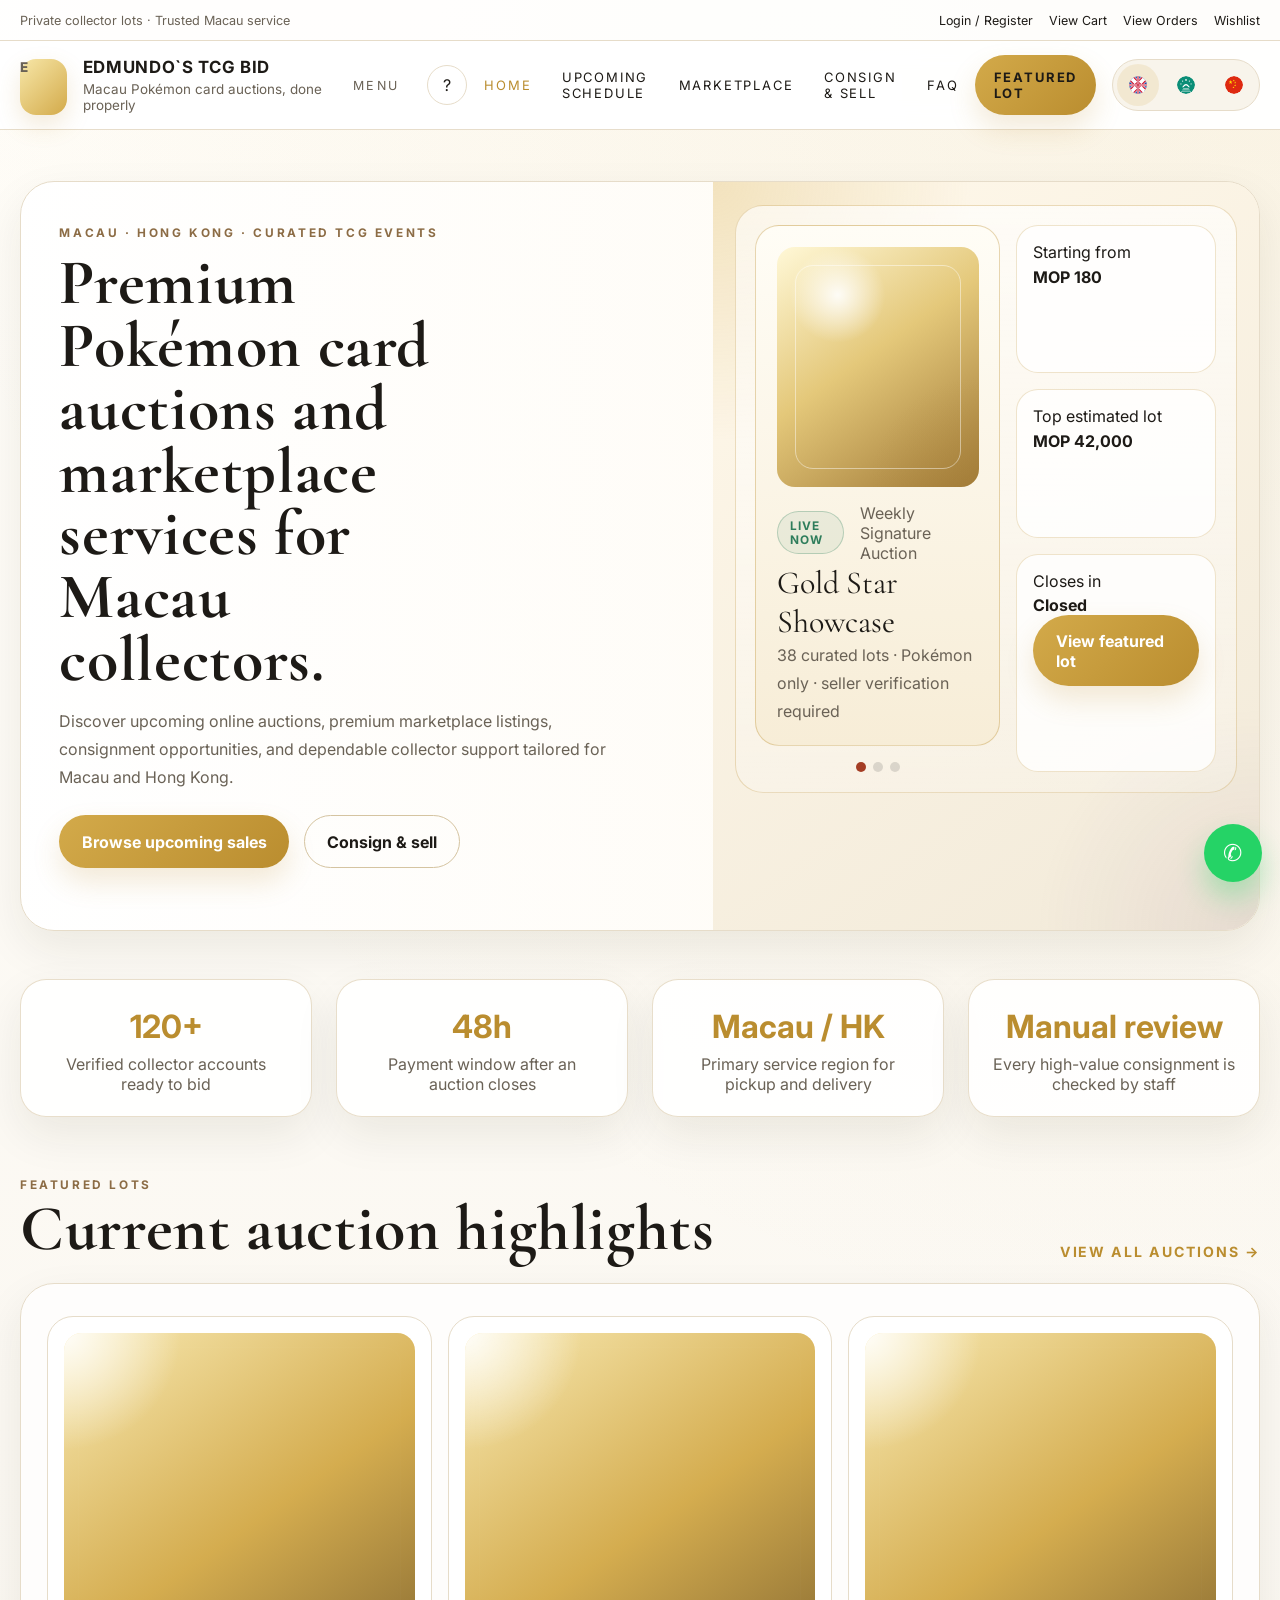
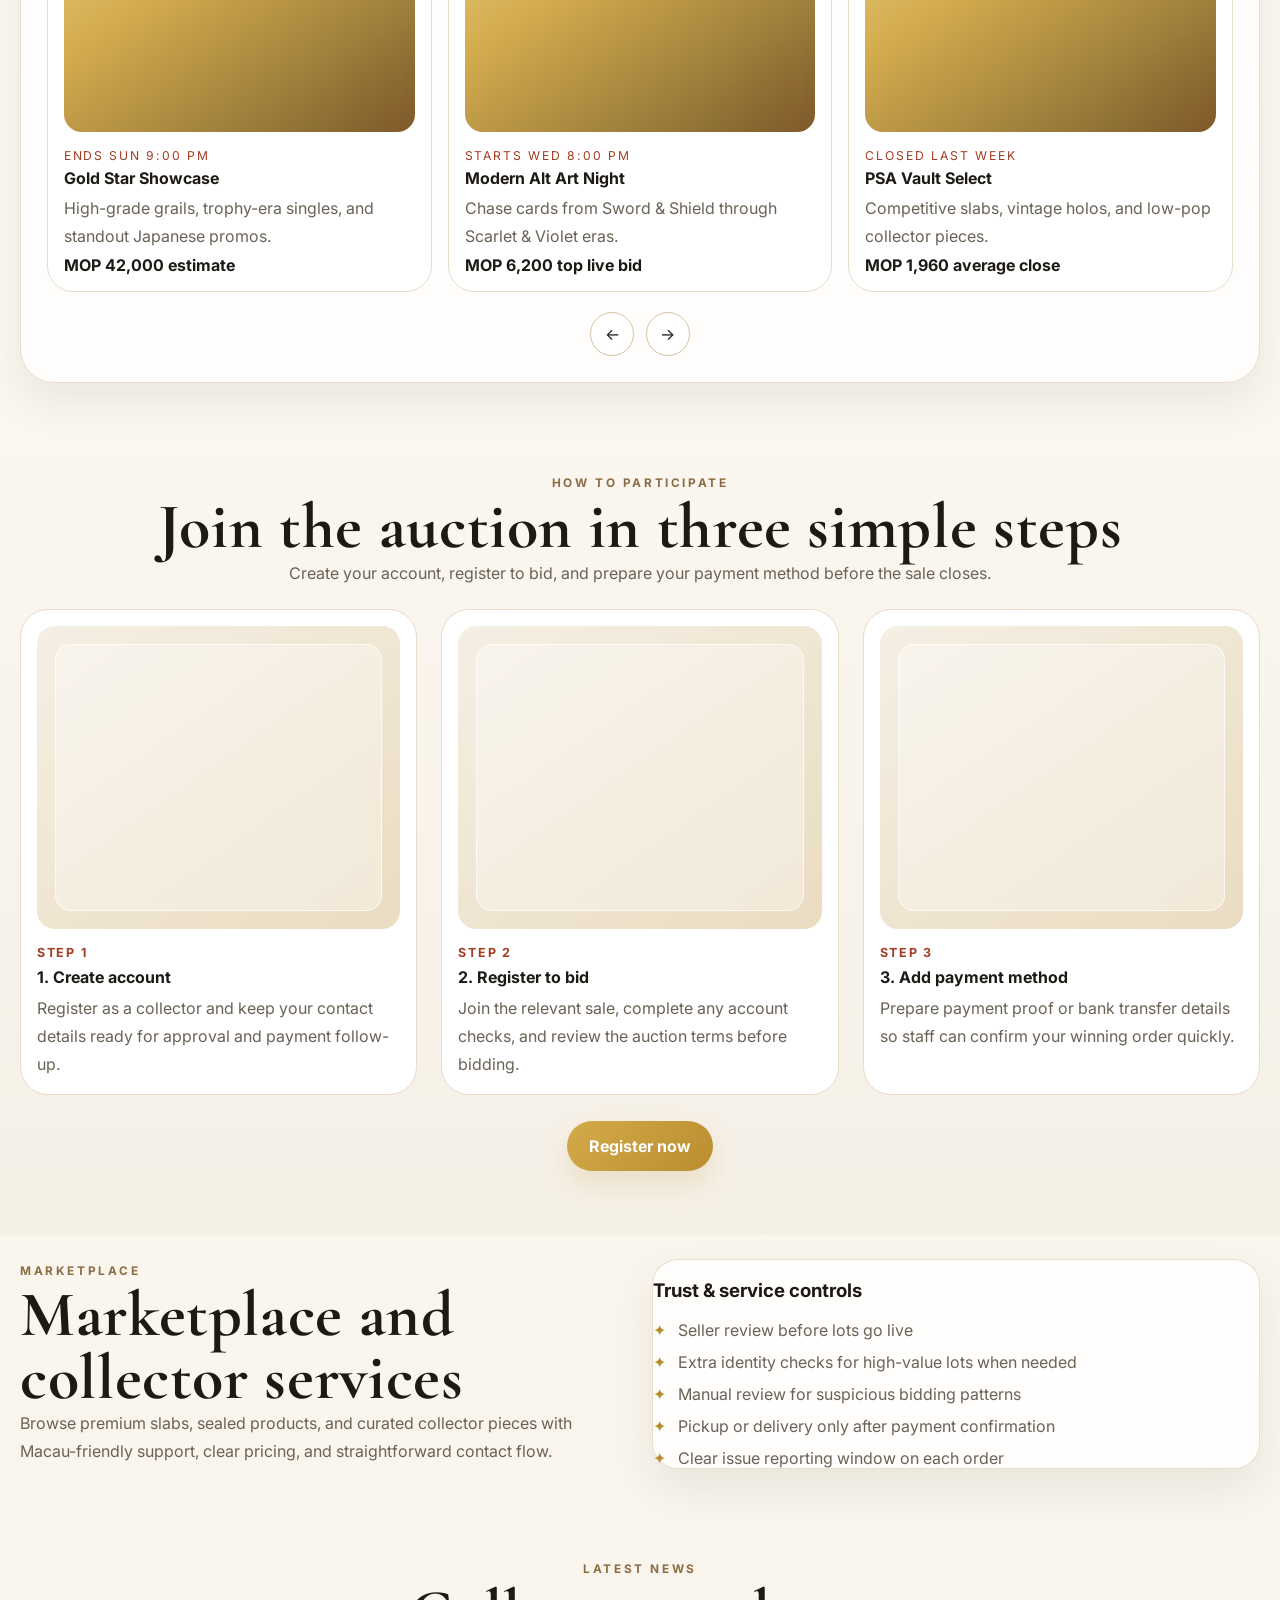
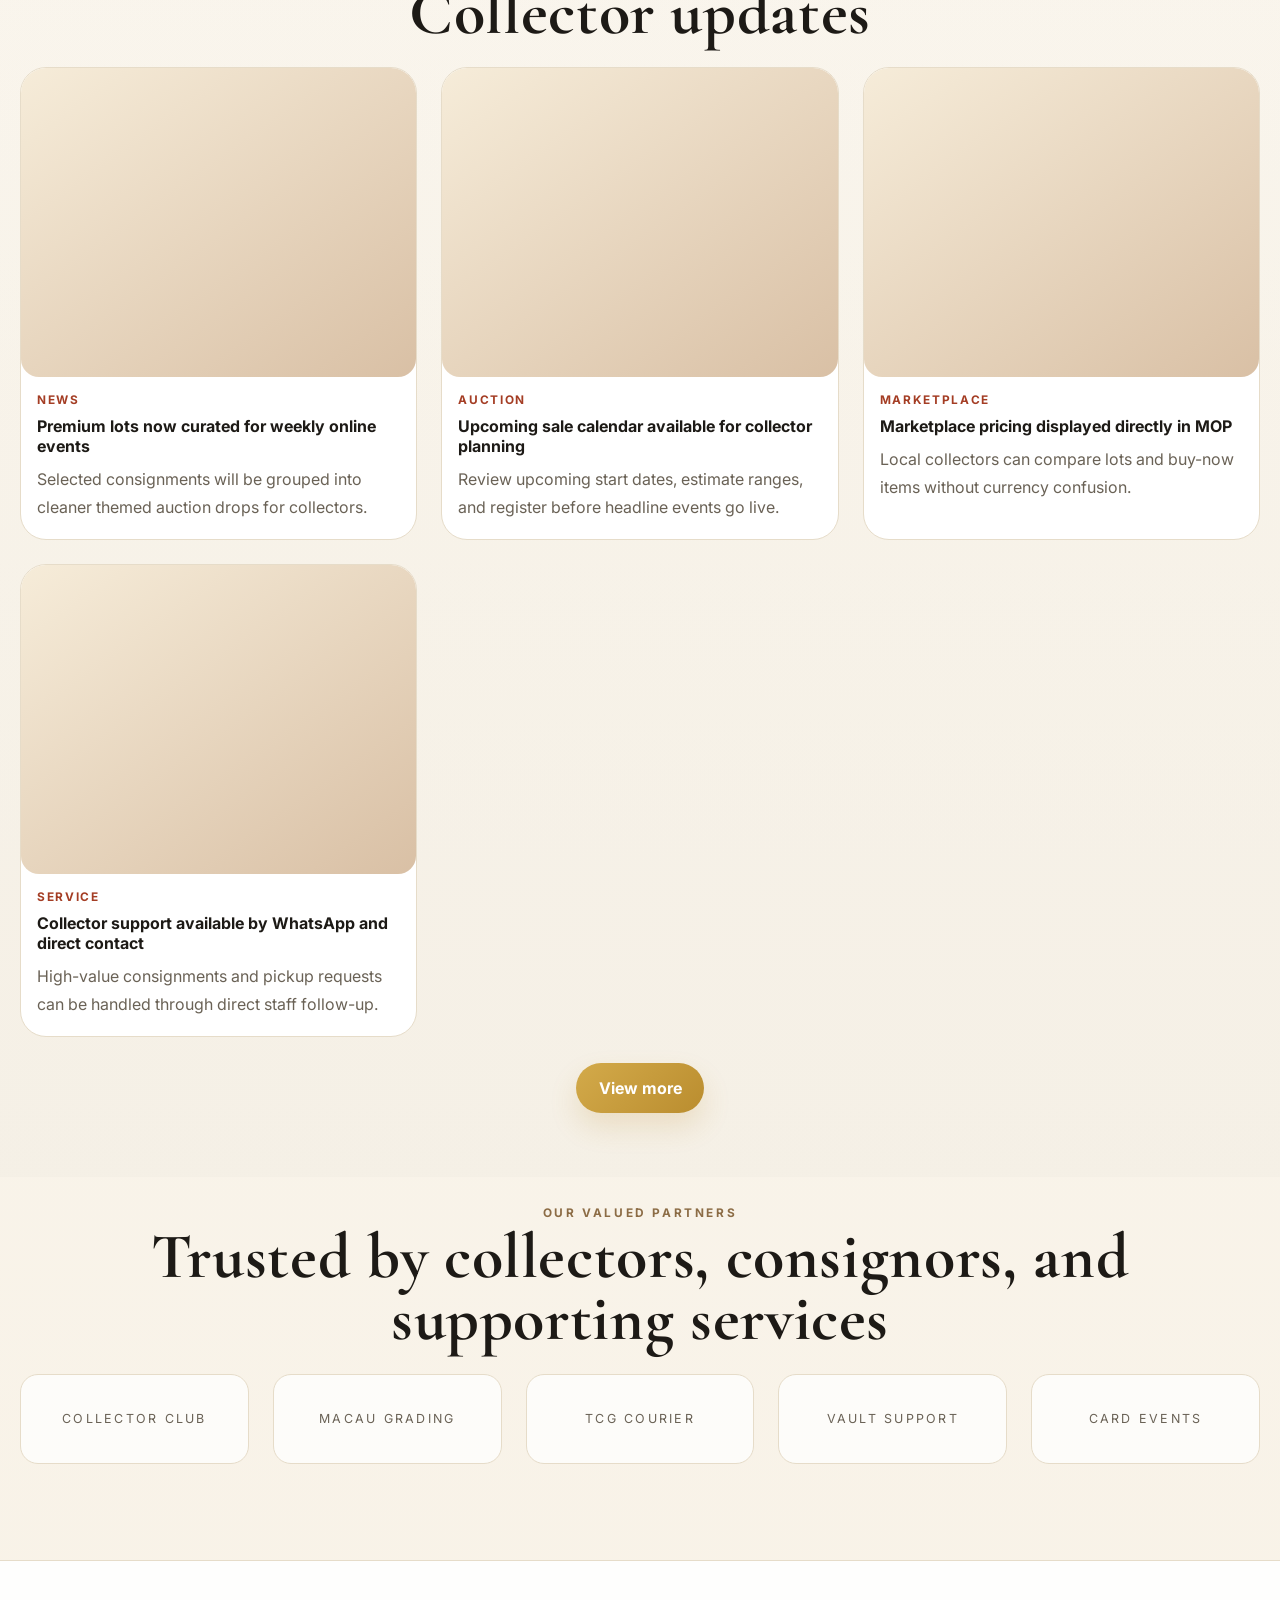
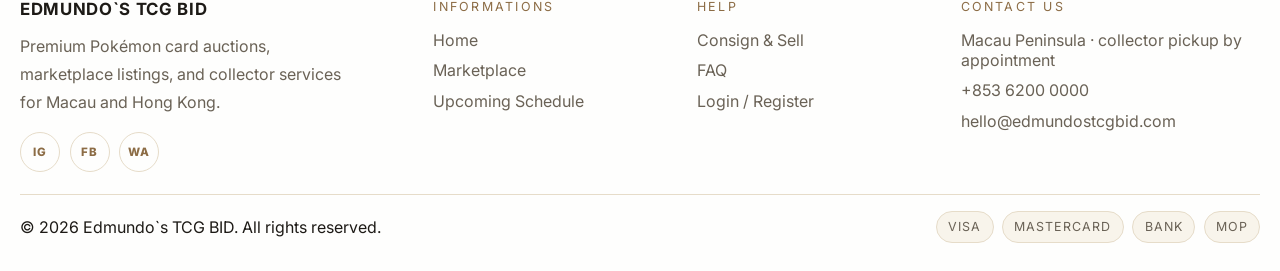
==== commit 1d88efb4: "Add mobile drawer close button across site" ====
--- a/index.html
+++ b/index.html
@@ -36,8 +36,9 @@
 
         <div class="header-right">
           <nav class="site-nav">
-            <div class="mobile-drawer-extra">
+            <div class="mobile-drawer-extra drawer-header">
               <div class="drawer-note" data-i18n="drawer.note">Menu</div>
+              <button type="button" class="drawer-close" aria-label="Close menu" data-i18n-aria-label="nav.closeMenu">?</button>
             </div>
             <div class="mobile-primary-links">
               <a class="home-link active" href="index.html" data-i18n="nav.home">Home</a>
--- a/assets/css/styles.css
+++ b/assets/css/styles.css
@@ -247,6 +247,25 @@
   color: var(--muted);
   text-transform: uppercase;
   letter-spacing: 0.18em;
+}
+.drawer-header {
+  display: flex !important;
+  align-items: center;
+  justify-content: space-between;
+  gap: 1rem;
+}
+.drawer-close {
+  border: 1px solid var(--line);
+  background: #fff;
+  color: var(--text);
+  width: 40px;
+  height: 40px;
+  border-radius: 999px;
+  display: grid;
+  place-items: center;
+  font-size: 1rem;
+  cursor: pointer;
+  flex: 0 0 auto;
 }
 .mobile-primary-links {
   display: none;
@@ -1261,14 +1280,15 @@
   .desktop-lang { display: none; }
   .site-nav {
     position: fixed;
-    left: 0;
-    top: 0;
-    bottom: 0;
-    width: min(88vw, 360px);
-    background: #fff;
+    inset: 0 auto 0 0;
+    width: 100vw;
+    max-width: 100vw;
+    height: 100dvh;
+    min-height: 100dvh;
+    background: #fff !important;
     border-right: 1px solid var(--line);
     box-shadow: 16px 0 40px rgba(0,0,0,0.12);
-    padding: 1.2rem 1.2rem 2rem;
+    padding: max(1.2rem, env(safe-area-inset-top)) 1.2rem calc(2rem + env(safe-area-inset-bottom));
     display: flex;
     flex-direction: column;
     align-items: flex-start;
@@ -1276,9 +1296,13 @@
     transform: translateX(-104%);
     transition: transform 0.25s ease;
     overflow-y: auto;
-    z-index: 60;
+    overflow-x: hidden;
+    z-index: 999;
   }
-  body.nav-open .site-nav { transform: translateX(0); }
+  body.nav-open .site-nav {
+    transform: translateX(0);
+    visibility: visible;
+  }
   body.nav-open .nav-backdrop { display: block; }
   .site-nav > a { display: none; }
   .site-nav a {
@@ -1292,7 +1316,11 @@
   .site-nav .nav-cta { margin-top: 0.3rem; }
   .mobile-drawer-extra,
   .mobile-primary-links { display: block; width: 100%; }
-  .nav-wrap { min-height: 74px; }
+  .nav-wrap {
+    min-height: 74px;
+    position: relative;
+    overflow: visible;
+  }
   .brand-mark {
     width: 48px;
     height: 48px;
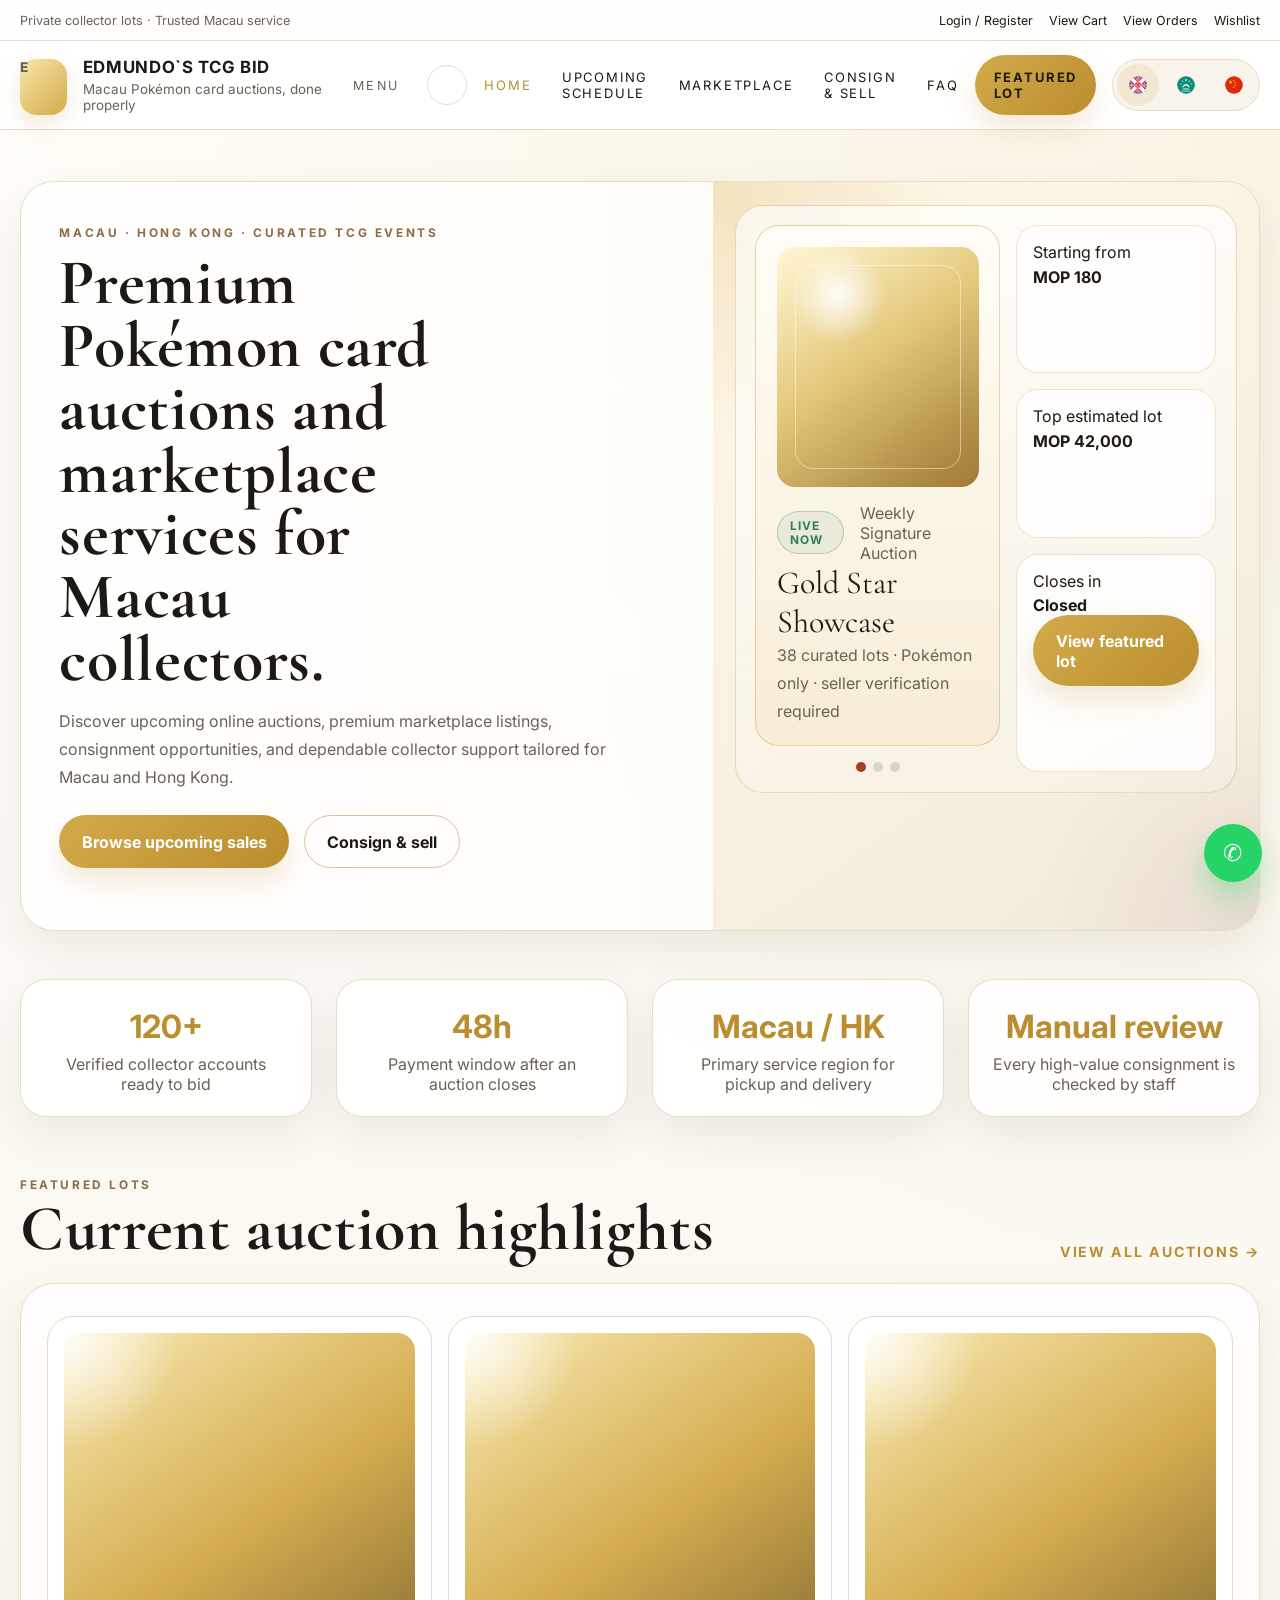
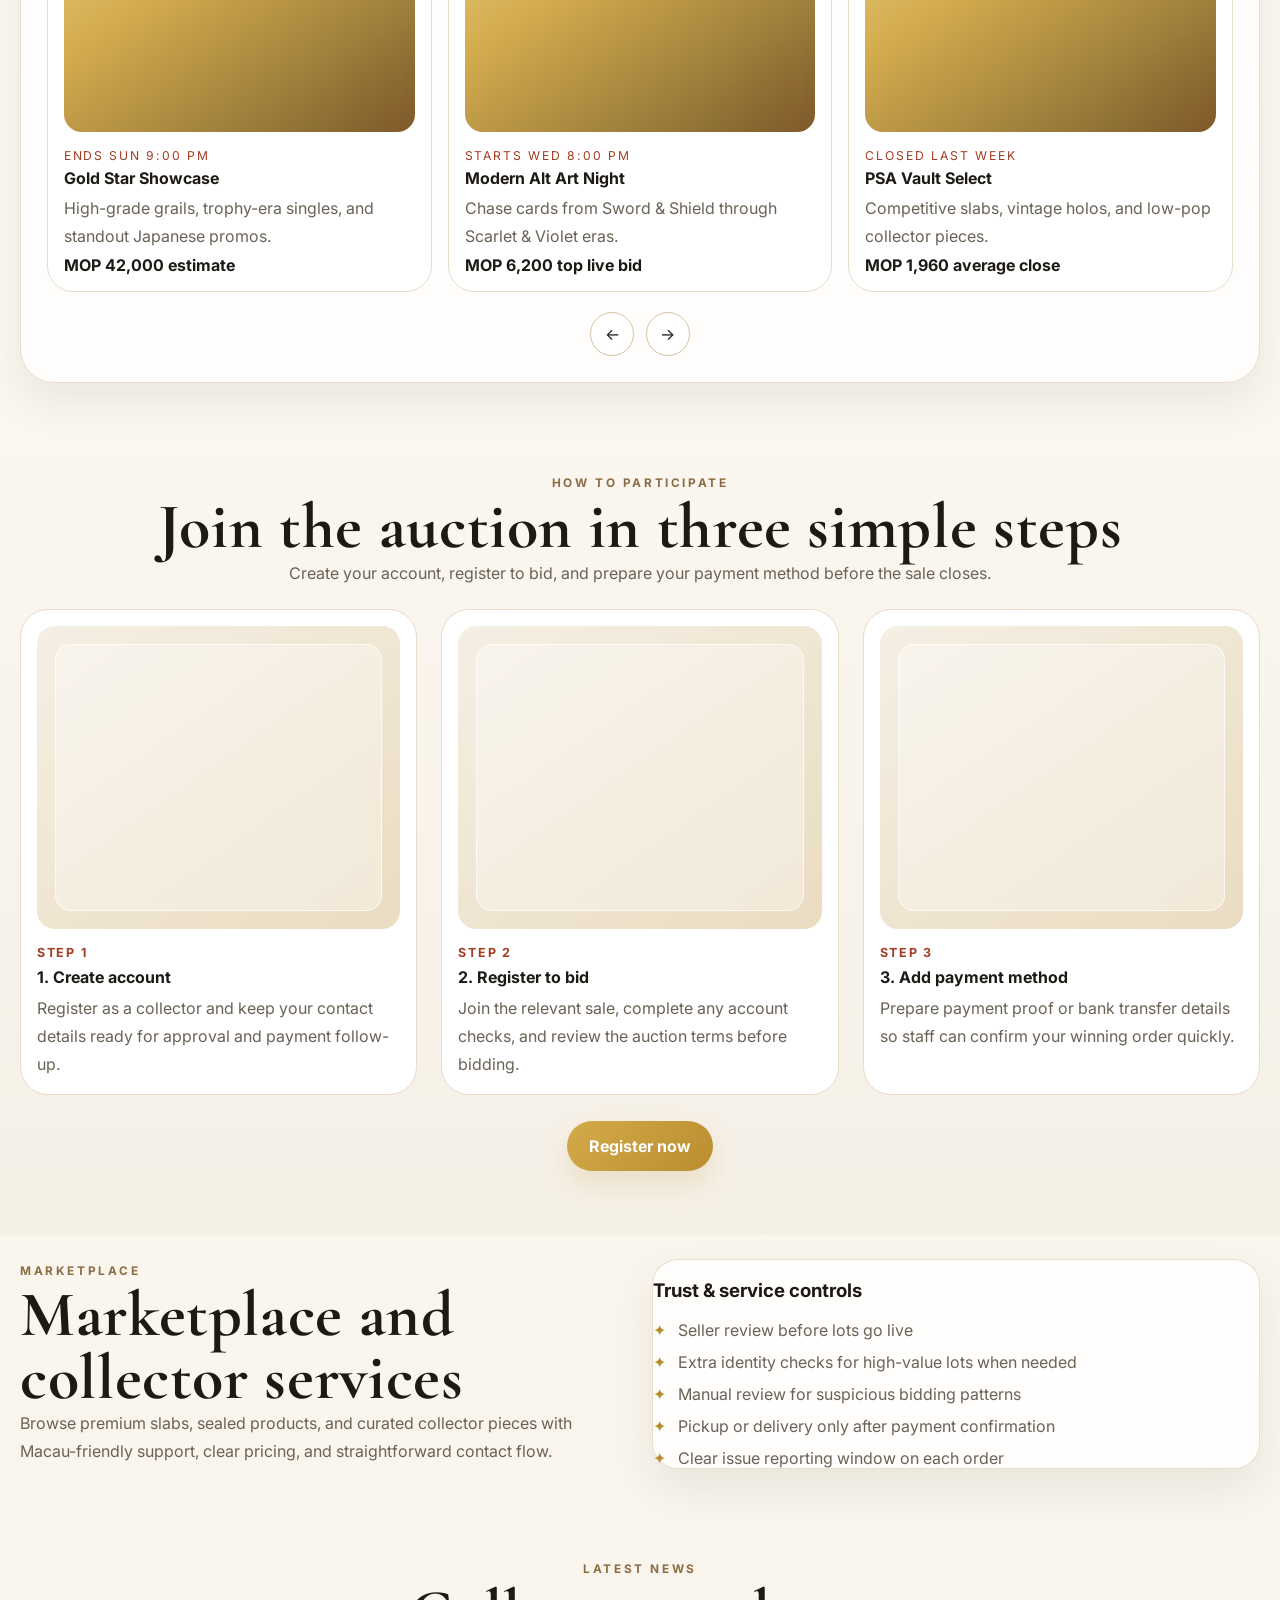
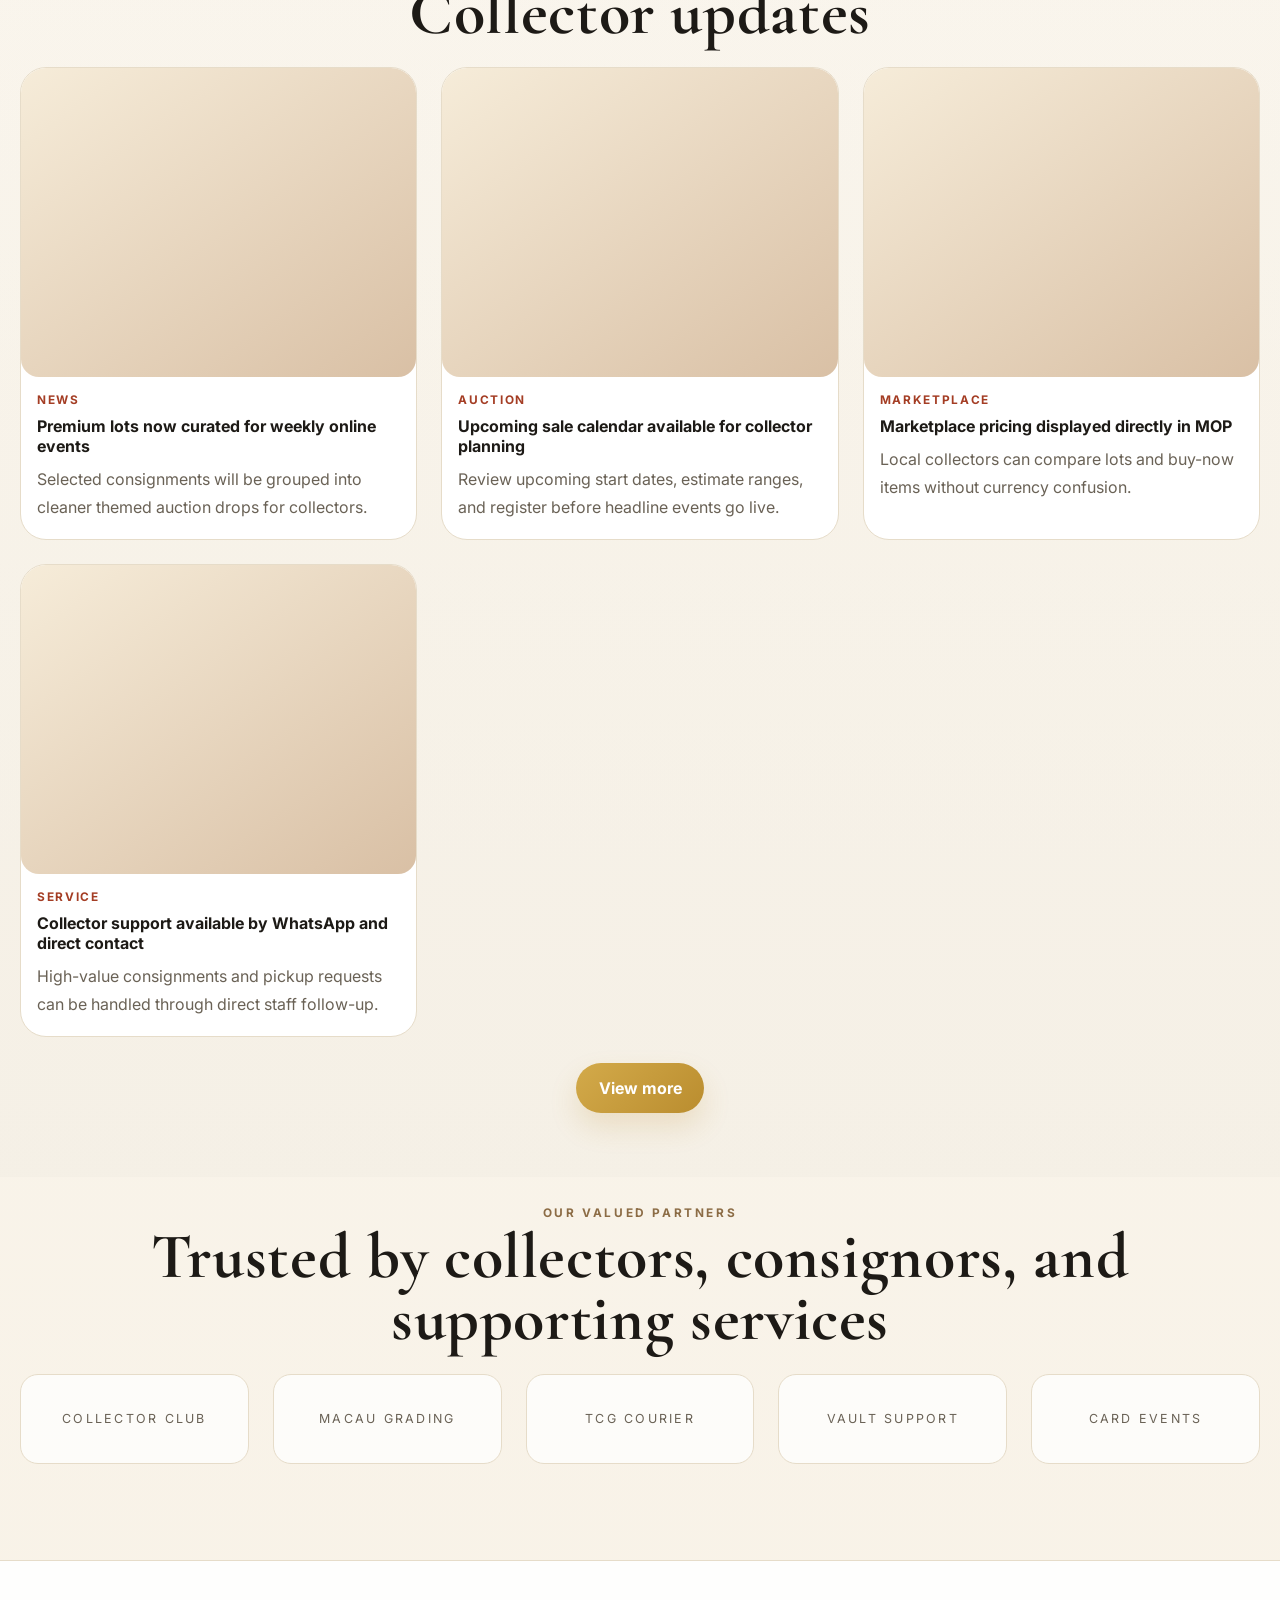
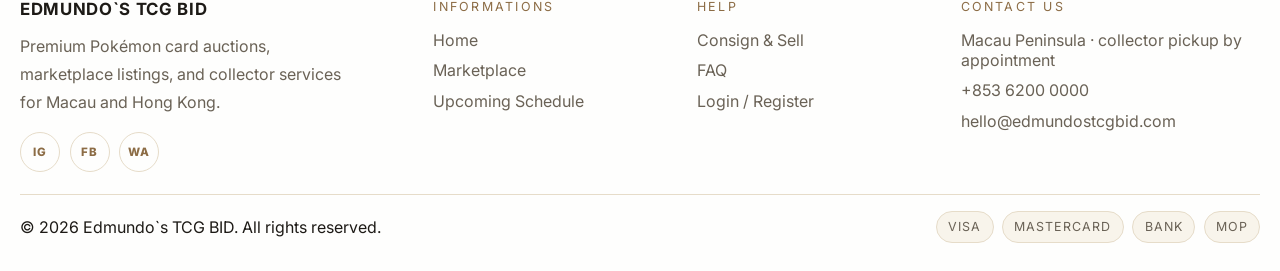
==== commit e0165388: "Replace broken menu glyphs with HTML entities" ====
--- a/index.html
+++ b/index.html
@@ -38,7 +38,7 @@
           <nav class="site-nav">
             <div class="mobile-drawer-extra drawer-header">
               <div class="drawer-note" data-i18n="drawer.note">Menu</div>
-              <button type="button" class="drawer-close" aria-label="Close menu" data-i18n-aria-label="nav.closeMenu">?</button>
+              <button type="button" class="drawer-close" aria-label="Close menu" data-i18n-aria-label="nav.closeMenu"&times;</button>
             </div>
             <div class="mobile-primary-links">
               <a class="home-link active" href="index.html" data-i18n="nav.home">Home</a>
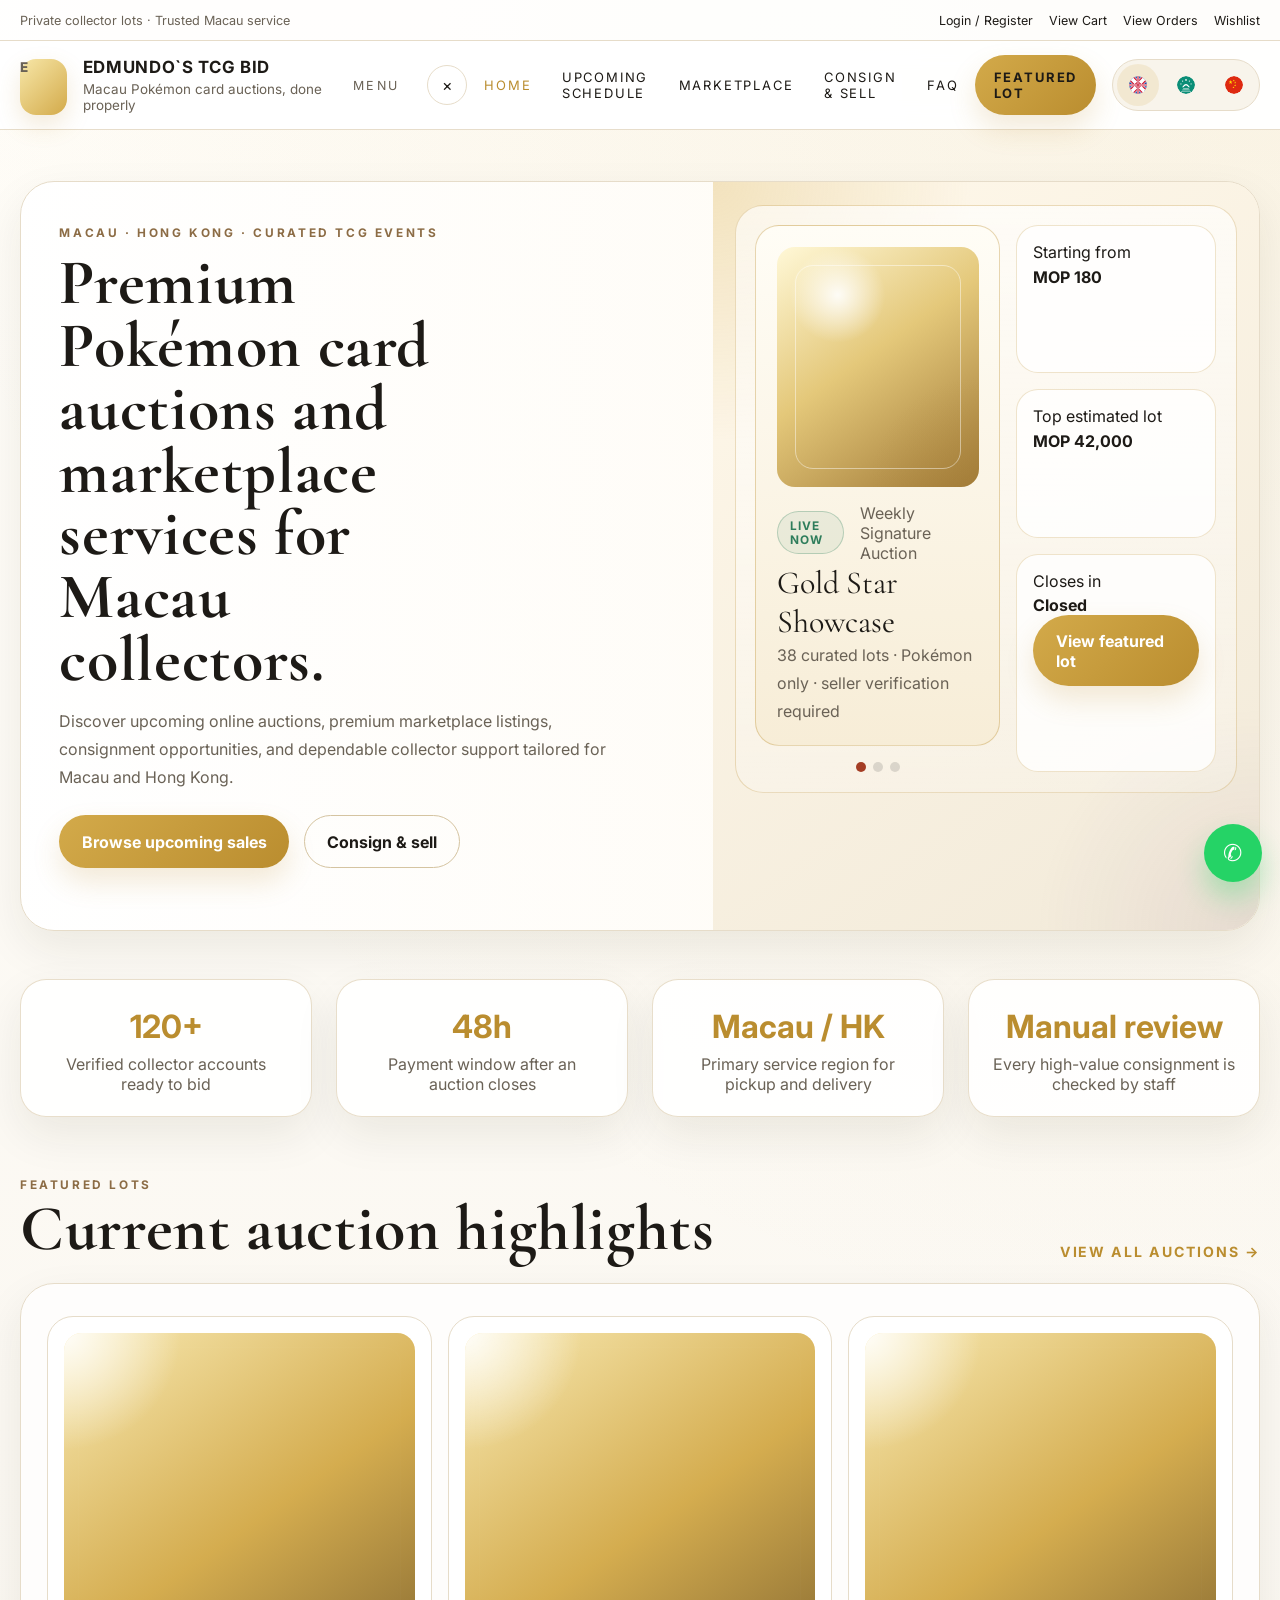
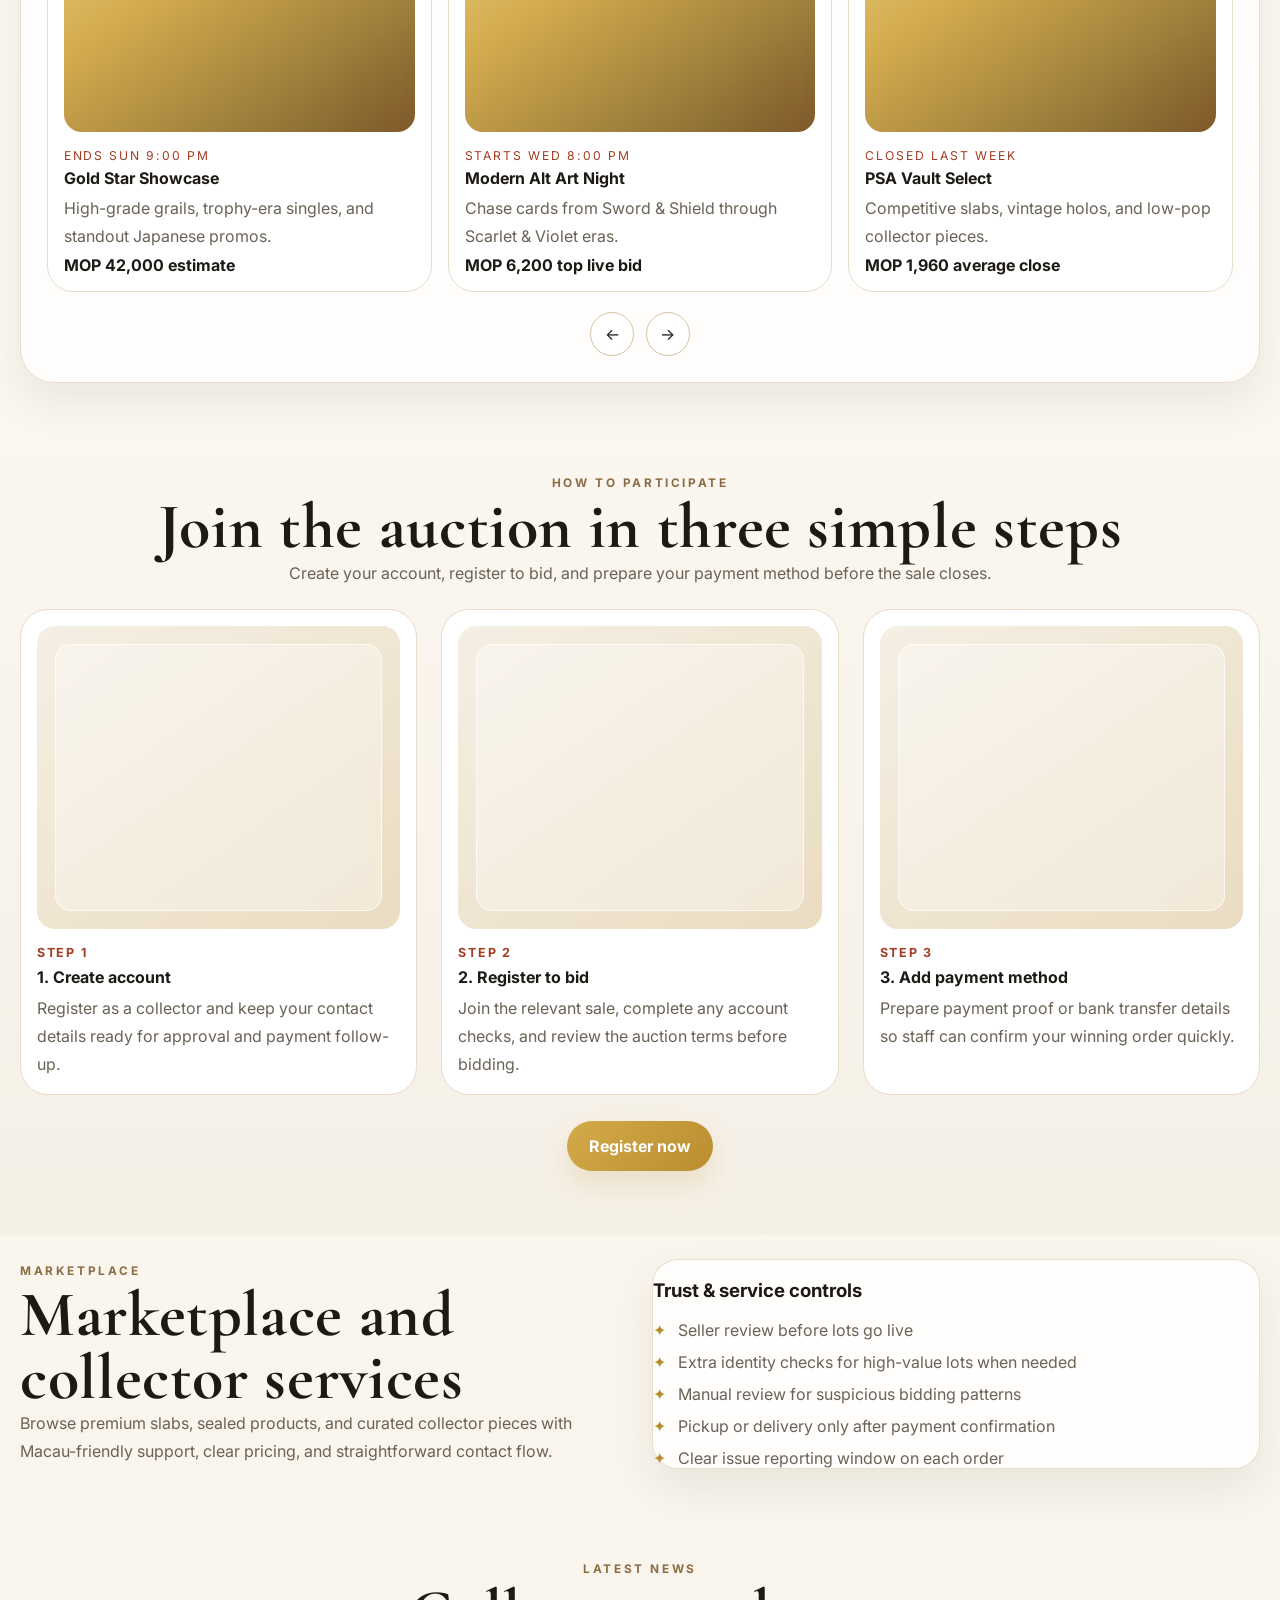
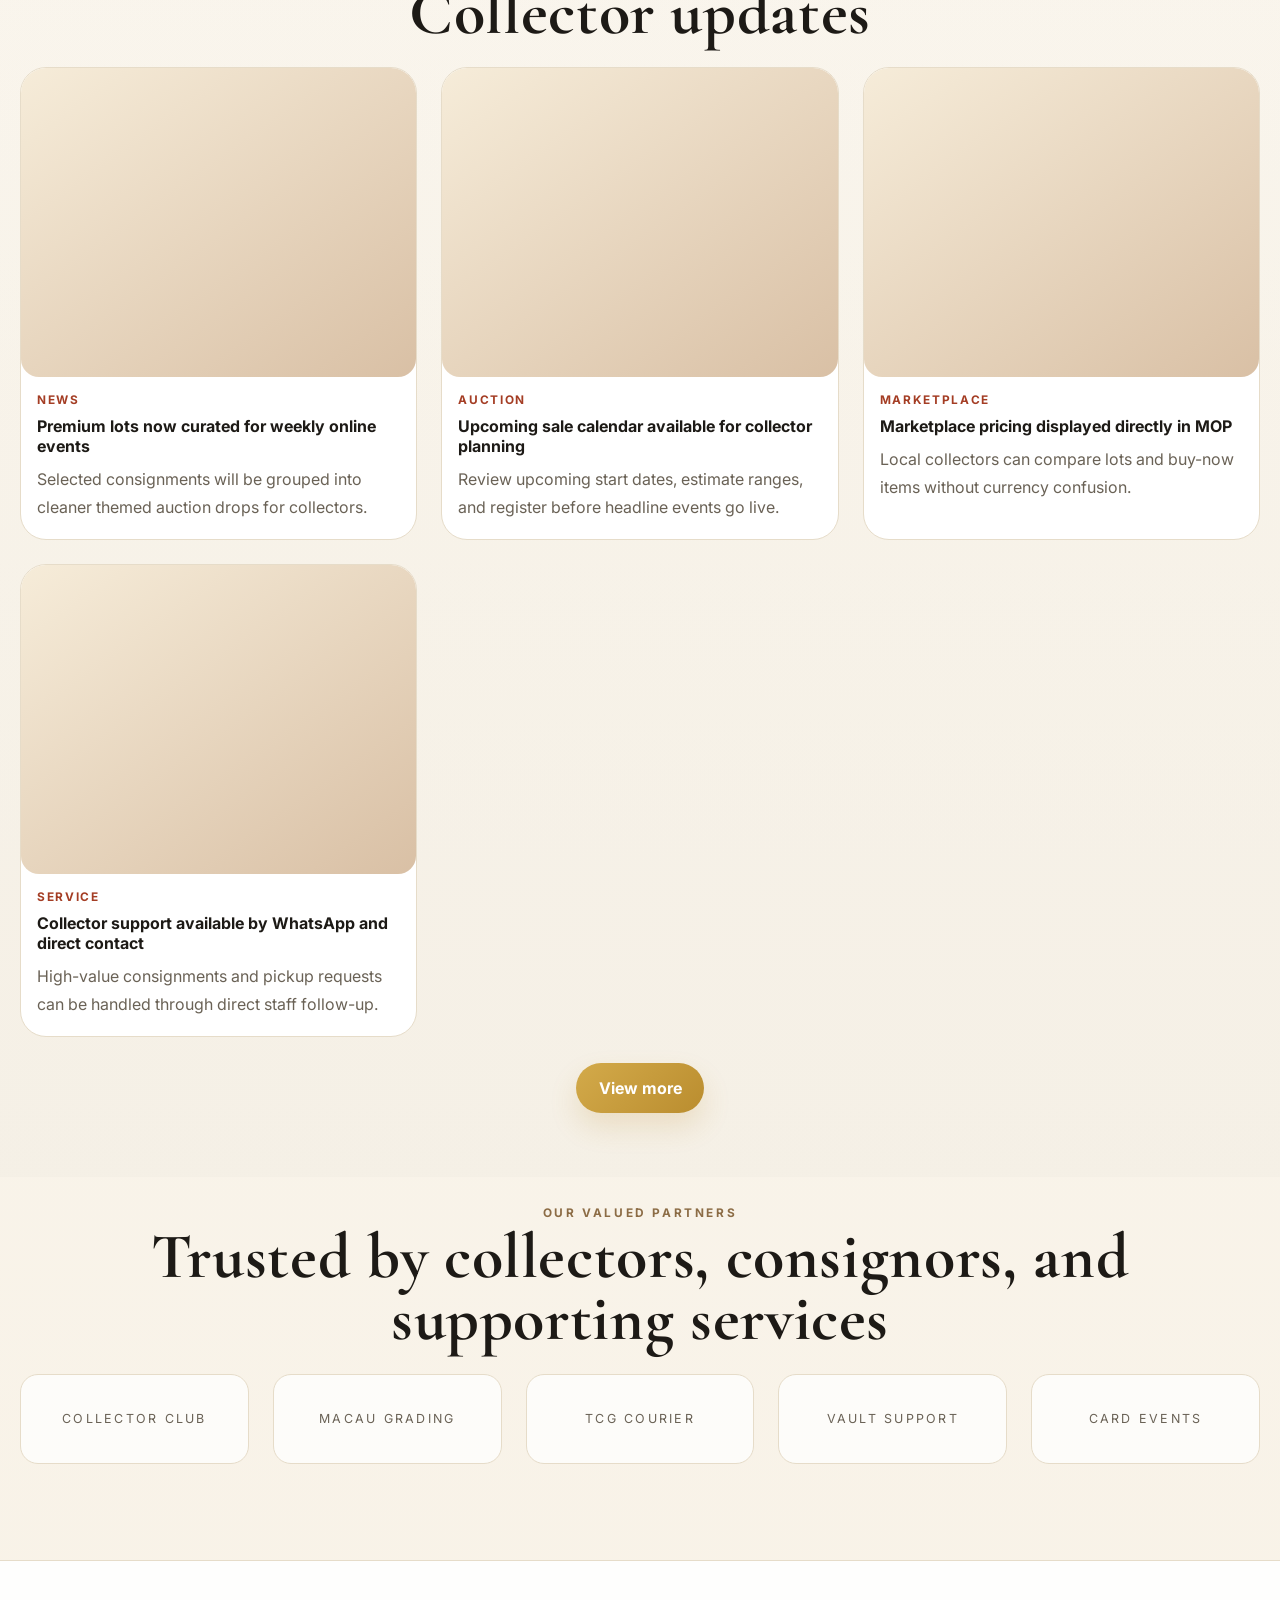
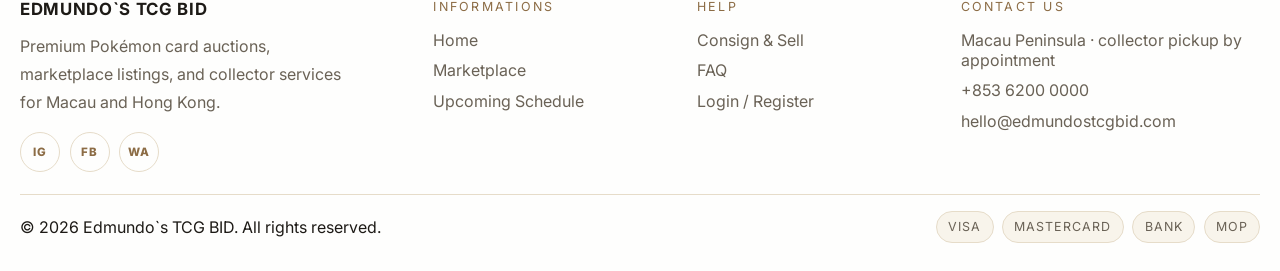
==== commit 63d0d75a: "Fix malformed mobile menu button markup" ====
--- a/index.html
+++ b/index.html
@@ -38,7 +38,7 @@
           <nav class="site-nav">
             <div class="mobile-drawer-extra drawer-header">
               <div class="drawer-note" data-i18n="drawer.note">Menu</div>
-              <button type="button" class="drawer-close" aria-label="Close menu" data-i18n-aria-label="nav.closeMenu"&times;</button>
+              <button type="button" class="drawer-close" aria-label="Close menu" data-i18n-aria-label="nav.closeMenu">&times;</button>
             </div>
             <div class="mobile-primary-links">
               <a class="home-link active" href="index.html" data-i18n="nav.home">Home</a>
